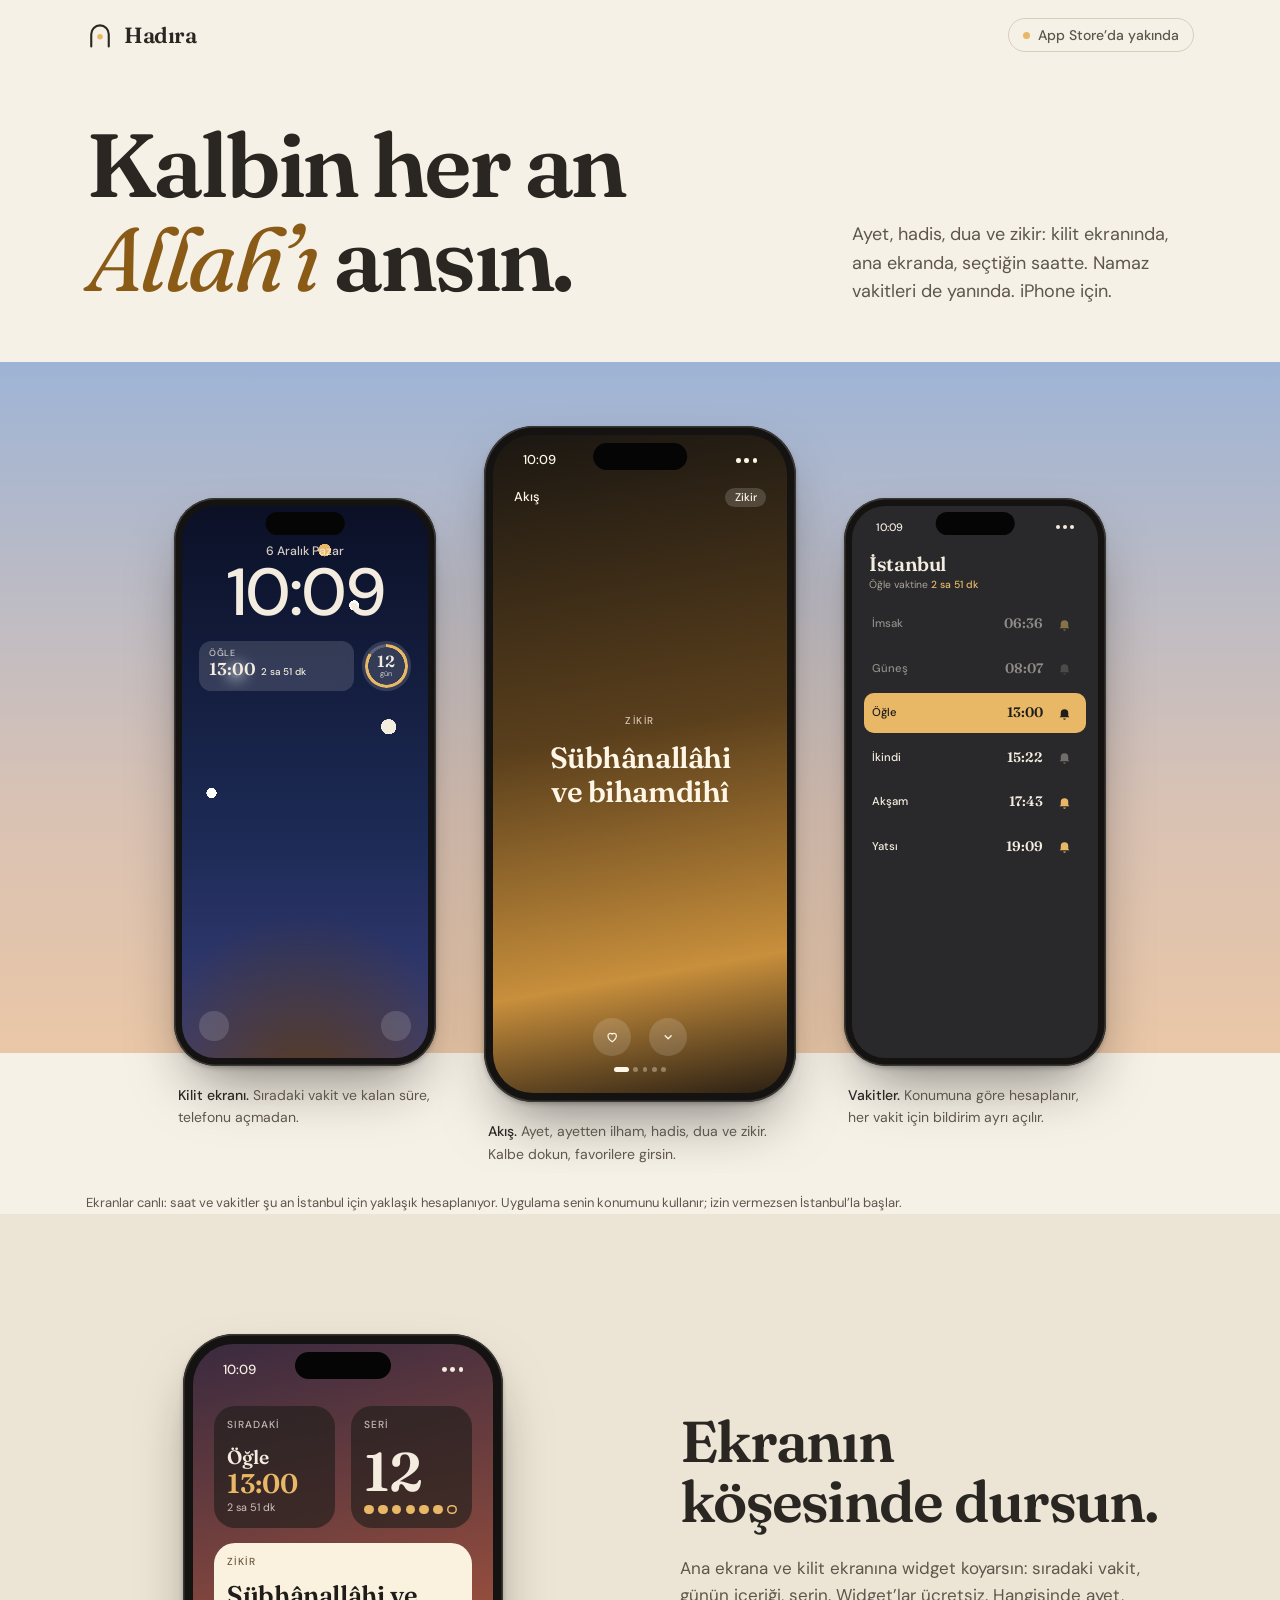
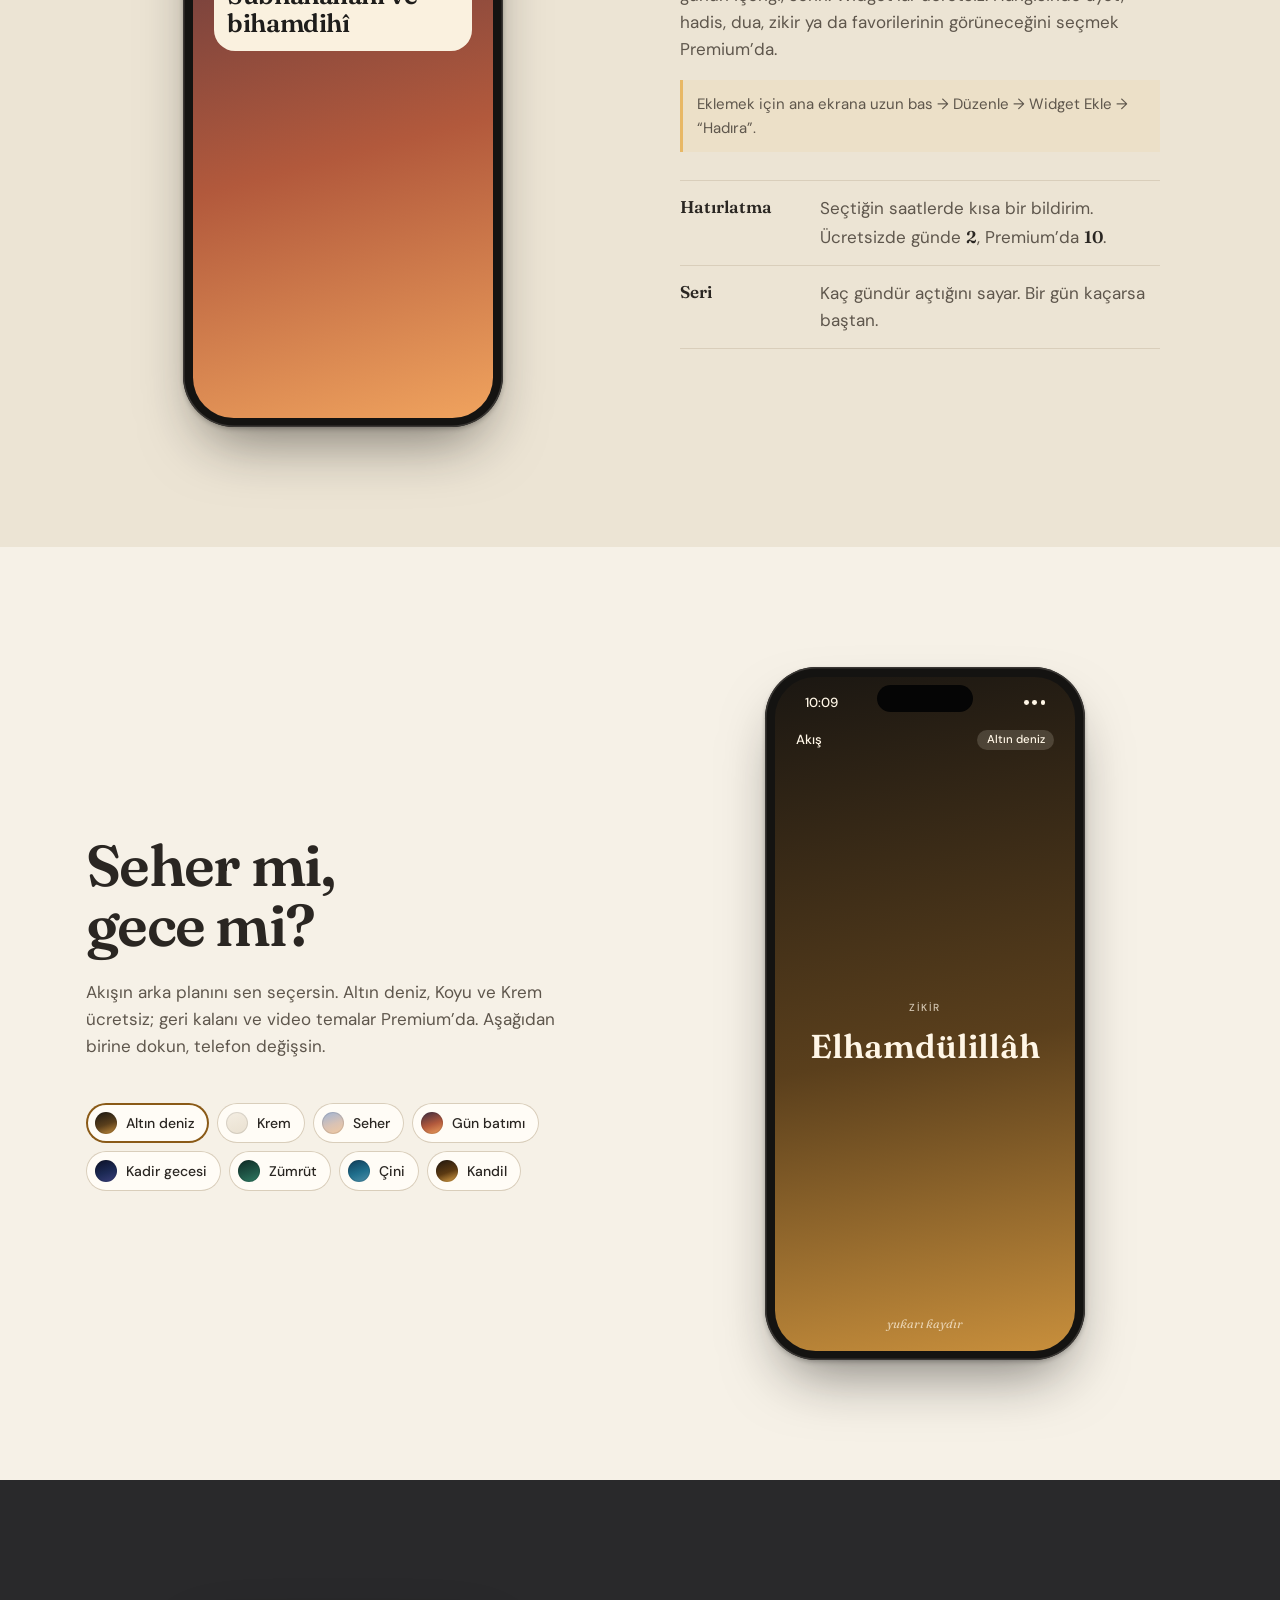
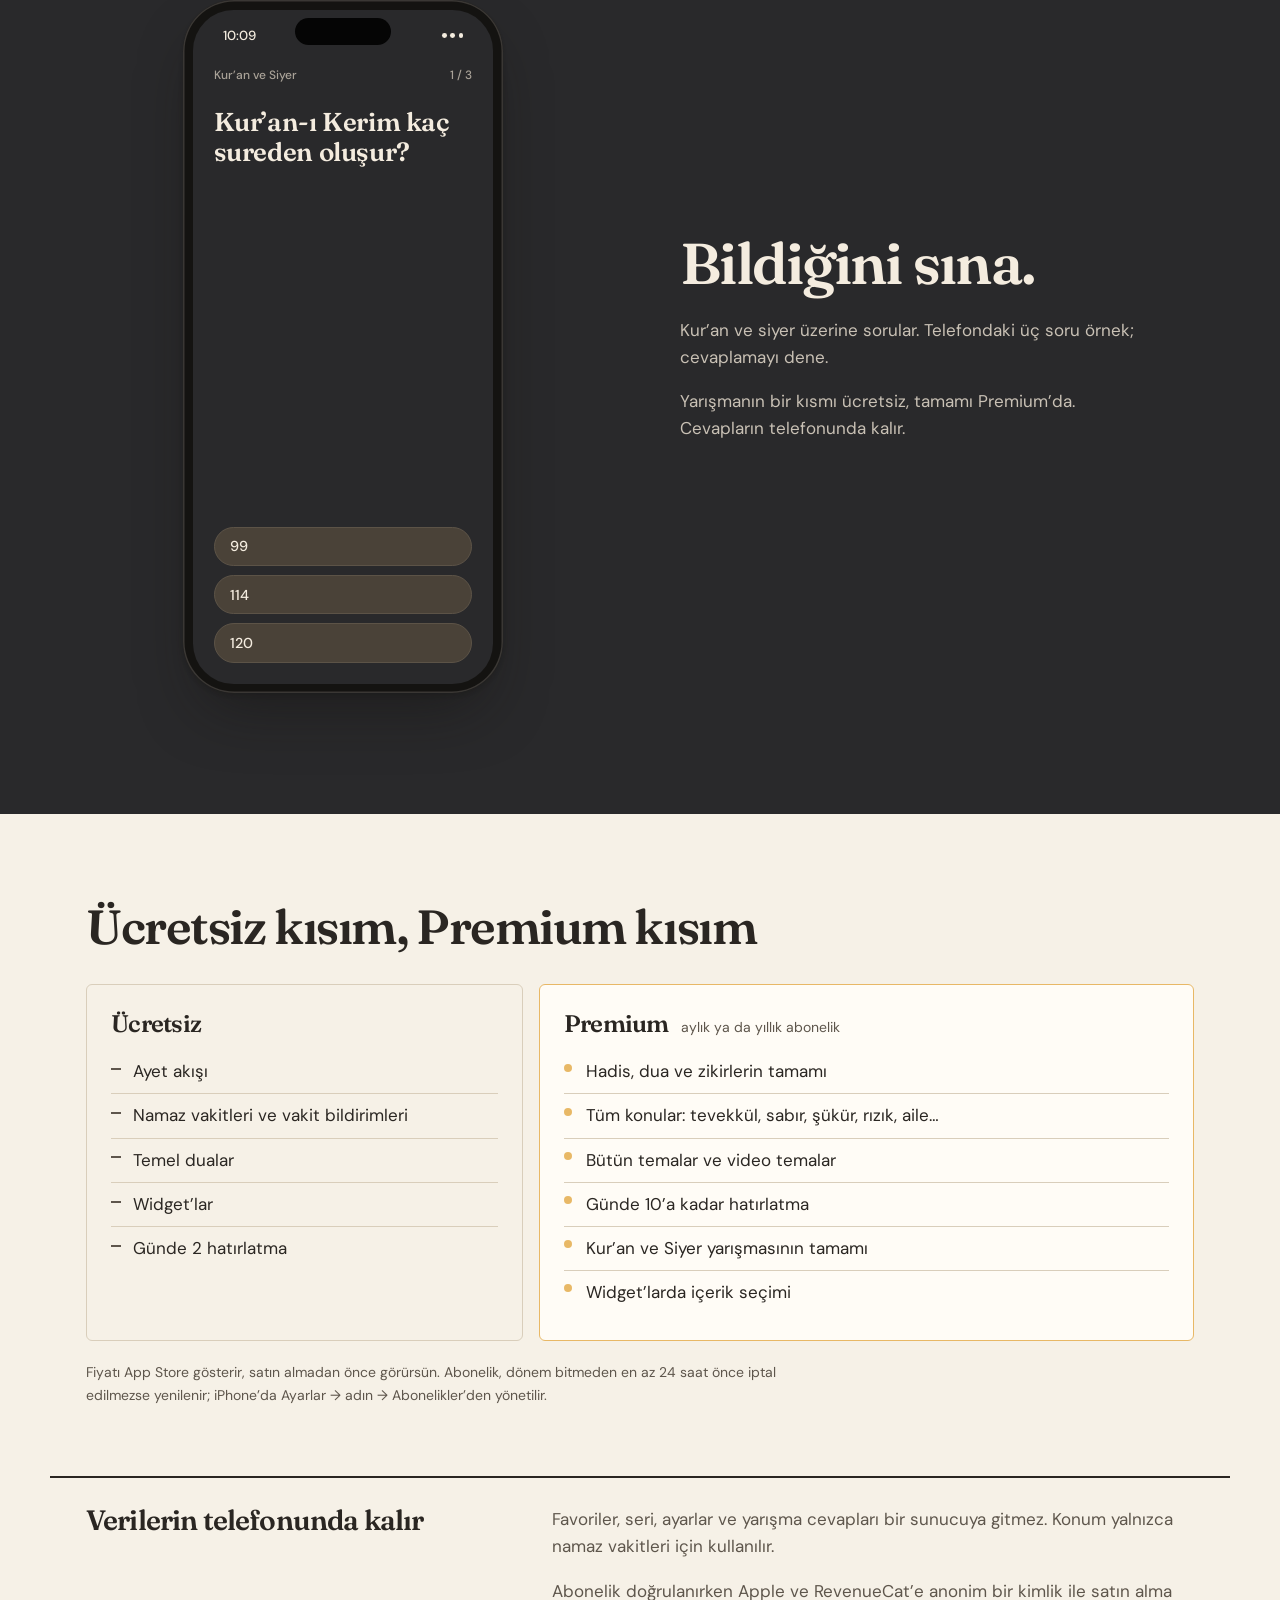
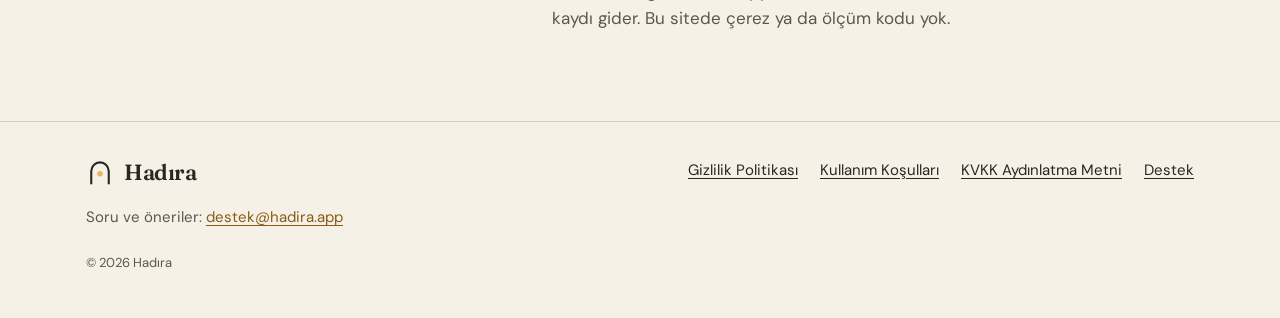
==== index.html @ c87ae630 "source repo import" ====
<!doctype html>
<html lang="tr">
<head>
  <meta charset="utf-8">
  <meta name="viewport" content="width=device-width, initial-scale=1">
  <title>Hadıra · Ayet, dua ve namaz vakitleri</title>
  <meta name="description" content="Hadıra; ayet, hadis, dua ve zikirleri ana ekrana, kilit ekranına ve gün içindeki hatırlatmalara taşıyan bir iPhone uygulaması. Namaz vakitleri ve vakit bildirimleri ücretsiz.">
  <meta name="color-scheme" content="light dark">
  <meta name="theme-color" content="#F6F1E7" media="(prefers-color-scheme: light)">
  <meta name="theme-color" content="#1E1D1B" media="(prefers-color-scheme: dark)">
  <link rel="canonical" href="https://hadira.app/">

  <meta property="og:type" content="website">
  <meta property="og:locale" content="tr_TR">
  <meta property="og:site_name" content="Hadıra">
  <meta property="og:title" content="Hadıra · Kalbin her an Allah’ı ansın">
  <meta property="og:description" content="Ayet, hadis, dua ve zikir akışı; ana ekran ve kilit ekranı widget’ları; namaz vakitleri ve vakit bildirimleri. iPhone için.">
  <meta property="og:url" content="https://hadira.app/">
  <meta property="og:image" content="https://hadira.app/assets/og.png">
  <meta property="og:image:width" content="1200">
  <meta property="og:image:height" content="630">
  <meta property="og:image:alt" content="Hadıra yazısı ve kemerli bir pencerede şafak gökyüzü">
  <meta name="twitter:card" content="summary_large_image">

  <link rel="icon" href="assets/favicon.svg" type="image/svg+xml">
  <link rel="icon" href="assets/favicon-32.png" sizes="32x32" type="image/png">
  <link rel="apple-touch-icon" href="assets/apple-touch-icon.png">
  <link rel="preload" href="assets/fonts/Fraunces_600SemiBold.woff" as="font" type="font/woff" crossorigin>
  <link rel="stylesheet" href="styles.css">
  <script src="app.js" defer></script>
</head>
<body>
  <a class="skip" href="#icerik">İçeriğe geç</a>

  <header class="site-header">
    <div class="wrap header-row">
      <a class="brand" href="./" aria-label="Hadıra ana sayfa">
        <svg class="brand-mark" viewBox="0 0 32 32" aria-hidden="true"><path d="M6 29V15a10 10 0 0 1 20 0v14" fill="none" stroke="currentColor" stroke-width="2.4" stroke-linecap="round"/><circle cx="16" cy="18" r="3.2" fill="var(--gold)"/></svg>
        <span>Hadıra</span>
      </a>
      <p class="store-soon" aria-label="App Store’da yakında. Uygulama henüz yayında değil.">
        <span class="dot" aria-hidden="true"></span>App Store’da yakında
      </p>
    </div>
  </header>

  <main id="icerik">
    <!-- HERO: üç canlı ekran -->
    <section class="hero" aria-labelledby="hero-baslik">
      <div class="wrap hero-top">
        <h1 id="hero-baslik">Kalbin her an <em>Allah’ı</em> ansın.</h1>
        <p class="lede">Ayet, hadis, dua ve zikir: kilit ekranında, ana ekranda, seçtiğin saatte. Namaz vakitleri de yanında. iPhone için.</p>
      </div>

      <div class="stage" data-stage>
        <div class="stage-track">
          <!-- 1. kilit ekranı -->
          <figure class="shot">
            <div class="phone">
              <div class="screen lock" aria-hidden="true">
                <div class="lock-date" data-date>Salı 10 Kasım</div>
                <div class="lock-clock" data-clock>16:15</div>
                <div class="lock-widgets">
                  <div class="lw-rect">
                    <span class="lw-k" data-next-name>Akşam</span>
                    <span class="lw-v"><b data-next-time>17:57</b> <span data-next-left>1 sa 42 dk</span></span>
                  </div>
                  <div class="lw-circle" style="--p: .85"><b>12</b><span>gün</span></div>
                </div>
                <div class="lock-bottom"><i></i><i></i></div>
              </div>
            </div>
            <figcaption><b>Kilit ekranı.</b> Sıradaki vakit ve kalan süre, telefonu açmadan.</figcaption>
          </figure>

          <!-- 2. akış (ortadaki, büyük) -->
          <figure class="shot shot-main">
            <div class="phone">
              <div class="screen feed theme-deniz" data-feed>
                <div class="status" aria-hidden="true"><span data-clock>16:15</span><span class="status-r"><i></i><i></i><i></i></span></div>
                <div class="feed-top" aria-hidden="true"><span>Akış</span><span class="pill" data-feed-cat>Zikir</span></div>
                <div class="feed-viewport">
                  <ol class="feed-list" data-feed-list>
                    <li><span class="cat">Zikir</span><p>Sübhânallâhi ve bihamdihî</p></li>
                    <li><span class="cat">Zikir</span><p>Elhamdülillâh</p></li>
                    <li><span class="cat">Zikir</span><p>Lâ ilâhe illallah</p></li>
                    <li><span class="cat">Zikir</span><p>Allâhu ekber</p></li>
                    <li><span class="cat">Zikir</span><p>Estağfirullah</p></li>
                  </ol>
                </div>
                <div class="feed-actions">
                  <button type="button" class="icon-btn" data-fav aria-pressed="false" aria-label="Favorilere ekle">
                    <svg viewBox="0 0 24 24" aria-hidden="true"><path d="M12 20s-7-4.4-7-10a4 4 0 0 1 7-2.6A4 4 0 0 1 19 10c0 5.6-7 10-7 10z"/></svg>
                  </button>
                  <button type="button" class="icon-btn" data-feed-next aria-label="Sonraki içerik">
                    <svg viewBox="0 0 24 24" aria-hidden="true"><path d="M7 10l5 5 5-5" fill="none" stroke="currentColor" stroke-width="2.2" stroke-linecap="round" stroke-linejoin="round"/></svg>
                  </button>
                </div>
                <div class="feed-dots" aria-hidden="true" data-feed-dots></div>
              </div>
            </div>
            <figcaption><b>Akış.</b> Ayet, ayetten ilham, hadis, dua ve zikir. Kalbe dokun, favorilere girsin.</figcaption>
          </figure>

          <!-- 3. vakitler -->
          <figure class="shot">
            <div class="phone">
              <div class="screen times" data-times>
                <div class="status" aria-hidden="true"><span data-clock>16:15</span><span class="status-r"><i></i><i></i><i></i></span></div>
                <div class="times-head">
                  <span class="times-city">İstanbul</span>
                  <span class="times-left"><span data-next-name>Akşam</span> vaktine <b data-next-left>1 sa 42 dk</b></span>
                </div>
                <ul class="times-list">
                  <li data-vakit="0"><span>İmsak</span><b>06:11</b><button type="button" class="bell" aria-pressed="true" aria-label="İmsak bildirimi"></button></li>
                  <li data-vakit="1"><span>Güneş</span><b>07:39</b><button type="button" class="bell" aria-pressed="false" aria-label="Güneş bildirimi"></button></li>
                  <li data-vakit="2"><span>Öğle</span><b>12:53</b><button type="button" class="bell" aria-pressed="true" aria-label="Öğle bildirimi"></button></li>
                  <li data-vakit="3"><span>İkindi</span><b>15:32</b><button type="button" class="bell" aria-pressed="false" aria-label="İkindi bildirimi"></button></li>
                  <li data-vakit="4" class="is-next"><span>Akşam</span><b>17:57</b><button type="button" class="bell" aria-pressed="true" aria-label="Akşam bildirimi"></button></li>
                  <li data-vakit="5"><span>Yatsı</span><b>19:19</b><button type="button" class="bell" aria-pressed="true" aria-label="Yatsı bildirimi"></button></li>
                </ul>
              </div>
            </div>
            <figcaption><b>Vakitler.</b> Konumuna göre hesaplanır, her vakit için bildirim ayrı açılır.</figcaption>
          </figure>
        </div>
      </div>
      <p class="wrap stage-note">Ekranlar canlı: saat ve vakitler şu an İstanbul için yaklaşık hesaplanıyor. Uygulama senin konumunu kullanır; izin vermezsen İstanbul’la başlar.</p>
    </section>

    <!-- WIDGET -->
    <section class="band band-widgets" aria-labelledby="widget-baslik">
      <div class="wrap split">
        <div class="phone phone-lg">
          <div class="screen home" role="img" aria-label="Ana ekranda üç widget: sıradaki vakit, 12 günlük seri ve bir zikir.">
            <div class="status" aria-hidden="true"><span data-clock>16:15</span><span class="status-r"><i></i><i></i><i></i></span></div>
            <div class="home-grid" aria-hidden="true">
              <div class="w w-vakit">
                <span class="w-k">Sıradaki</span>
                <span class="w-name" data-next-name>Akşam</span>
                <span class="w-time" data-next-time>17:57</span>
                <span class="w-left" data-next-left>1 sa 42 dk</span>
              </div>
              <div class="w w-seri">
                <span class="w-k">Seri</span>
                <span class="w-num">12</span>
                <span class="w-week"><i class="on"></i><i class="on"></i><i class="on"></i><i class="on"></i><i class="on"></i><i class="on"></i><i class="today"></i></span>
              </div>
              <div class="w w-zikir">
                <span class="w-k">Zikir</span>
                <span class="w-text">Sübhânallâhi ve bihamdihî</span>
              </div>
            </div>
          </div>
        </div>

        <div class="split-text">
          <h2 id="widget-baslik">Ekranın köşesinde dursun.</h2>
          <p>Ana ekrana ve kilit ekranına widget koyarsın: sıradaki vakit, günün içeriği, serin. Widget’lar ücretsiz. Hangisinde ayet, hadis, dua, zikir ya da favorilerinin görüneceğini seçmek Premium’da.</p>
          <p class="how">Eklemek için ana ekrana uzun bas → Düzenle → Widget Ekle → “Hadıra”.</p>
          <dl class="facts">
            <div><dt>Hatırlatma</dt><dd>Seçtiğin saatlerde kısa bir bildirim. Ücretsizde günde <b>2</b>, Premium’da <b>10</b>.</dd></div>
            <div><dt>Seri</dt><dd>Kaç gündür açtığını sayar. Bir gün kaçarsa baştan.</dd></div>
          </dl>
        </div>
      </div>
    </section>

    <!-- TEMALAR -->
    <section class="band band-themes" aria-labelledby="tema-baslik" data-themes>
      <div class="wrap split split-rev">
        <div class="split-text">
          <h2 id="tema-baslik">Seher mi, gece mi?</h2>
          <p>Akışın arka planını sen seçersin. Altın deniz, Koyu ve Krem ücretsiz; geri kalanı ve video temalar Premium’da. Aşağıdan birine dokun, telefon değişsin.</p>
        </div>
        <div class="phone phone-lg">
          <div class="screen feed themed" data-theme-screen aria-hidden="true" style="--a:#1B1712;--b:#5A3F1C;--c:#C88F3C;--t:#FFF6E6">
            <div class="status"><span data-clock>16:15</span><span class="status-r"><i></i><i></i><i></i></span></div>
            <div class="feed-top"><span>Akış</span><span class="pill" data-theme-name>Altın deniz</span></div>
            <div class="themed-body">
              <span class="cat">Zikir</span>
              <p>Elhamdülillâh</p>
            </div>
            <div class="themed-foot">yukarı kaydır</div>
          </div>
        </div>
        <div class="swatches" role="group" aria-label="Tema seç">
            <button type="button" data-theme="deniz" aria-pressed="true" style="--a:#1B1712;--b:#5A3F1C;--c:#C88F3C;--t:#FFF6E6">Altın deniz</button>
            <button type="button" data-theme="krem" aria-pressed="false" style="--a:#F4EEE3;--b:#EEE6D8;--c:#E9E0D0;--t:#2A2622">Krem</button>
            <button type="button" data-theme="seher" aria-pressed="false" style="--a:#9EB4D6;--b:#D9C2B4;--c:#F2C9A0;--t:#2A2622">Seher</button>
            <button type="button" data-theme="gunbatimi" aria-pressed="false" style="--a:#3A2A3F;--b:#B2593C;--c:#F0A35E;--t:#FFF6E6">Gün batımı</button>
            <button type="button" data-theme="gece" aria-pressed="false" style="--a:#0B1026;--b:#1C2A55;--c:#3B3F7A;--t:#F4ECDF">Kadir gecesi</button>
            <button type="button" data-theme="zumrut" aria-pressed="false" style="--a:#0E2A24;--b:#1F5546;--c:#2F7A62;--t:#F4ECDF">Zümrüt</button>
            <button type="button" data-theme="cini" aria-pressed="false" style="--a:#0F3B57;--b:#1F6E8C;--c:#4E8FA8;--t:#FFFFFF">Çini</button>
            <button type="button" data-theme="kandil" aria-pressed="false" style="--a:#20160E;--b:#5C3A12;--c:#E2A84B;--t:#FFF6E6">Kandil</button>
        </div>
      </div>
    </section>

    <!-- YARIŞMA -->
    <section class="band band-quiz" aria-labelledby="quiz-baslik">
      <div class="wrap split">
        <div class="phone phone-lg">
          <div class="screen quiz" data-quiz>
            <div class="status" aria-hidden="true"><span data-clock>16:15</span><span class="status-r"><i></i><i></i><i></i></span></div>
            <div class="quiz-top"><span>Kur’an ve Siyer</span><span class="quiz-count" data-quiz-count>1 / 3</span></div>
            <p class="quiz-q" data-quiz-q aria-live="polite">Kur’an-ı Kerim kaç sureden oluşur?</p>
            <div class="quiz-opts" data-quiz-opts>
              <button type="button">99</button>
              <button type="button">114</button>
              <button type="button">120</button>
            </div>
            <button type="button" class="quiz-next" data-quiz-next hidden>Sonraki soru</button>
          </div>
        </div>
        <div class="split-text">
          <h2 id="quiz-baslik">Bildiğini sına.</h2>
          <p>Kur’an ve siyer üzerine sorular. Telefondaki üç soru örnek; cevaplamayı dene.</p>
          <p>Yarışmanın bir kısmı ücretsiz, tamamı Premium’da. Cevapların telefonunda kalır.</p>
        </div>
      </div>
    </section>

    <!-- UCRETSIZ / PREMIUM -->
    <section id="premium" class="plans-section" aria-labelledby="premium-baslik">
      <div class="wrap">
        <h2 id="premium-baslik">Ücretsiz kısım, Premium kısım</h2>
        <div class="plans">
          <div class="plan">
            <h3>Ücretsiz</h3>
            <ul>
              <li>Ayet akışı</li>
              <li>Namaz vakitleri ve vakit bildirimleri</li>
              <li>Temel dualar</li>
              <li>Widget’lar</li>
              <li>Günde 2 hatırlatma</li>
            </ul>
          </div>
          <div class="plan plan-premium">
            <h3>Premium <span>aylık ya da yıllık abonelik</span></h3>
            <ul>
              <li>Hadis, dua ve zikirlerin tamamı</li>
              <li>Tüm konular: tevekkül, sabır, şükür, rızık, aile…</li>
              <li>Bütün temalar ve video temalar</li>
              <li>Günde 10’a kadar hatırlatma</li>
              <li>Kur’an ve Siyer yarışmasının tamamı</li>
              <li>Widget’larda içerik seçimi</li>
            </ul>
          </div>
        </div>
        <p class="fine">Fiyatı App Store gösterir, satın almadan önce görürsün. Abonelik, dönem bitmeden en az 24 saat önce iptal edilmezse yenilenir; iPhone’da Ayarlar → adın → Abonelikler’den yönetilir.</p>
      </div>
    </section>

    <section class="veri" aria-labelledby="veri-baslik">
      <div class="wrap veri-row">
        <h2 id="veri-baslik">Verilerin telefonunda kalır</h2>
        <div>
          <p>Favoriler, seri, ayarlar ve yarışma cevapları bir sunucuya gitmez. Konum yalnızca namaz vakitleri için kullanılır.</p>
          <p>Abonelik doğrulanırken Apple ve RevenueCat’e anonim bir kimlik ile satın alma kaydı gider. Bu sitede çerez ya da ölçüm kodu yok.</p>
        </div>
      </div>
    </section>
  </main>

  <footer class="site-footer">
    <div class="wrap footer-grid">
      <div>
        <a class="brand" href="./">
          <svg class="brand-mark" viewBox="0 0 32 32" aria-hidden="true"><path d="M6 29V15a10 10 0 0 1 20 0v14" fill="none" stroke="currentColor" stroke-width="2.4" stroke-linecap="round"/><circle cx="16" cy="18" r="3.2" fill="var(--gold)"/></svg>
          <span>Hadıra</span>
        </a>
        <p class="footer-mail">Soru ve öneriler: <a href="mailto:destek@hadira.app">destek@hadira.app</a></p>
      </div>
      <nav aria-label="Yasal ve destek">
        <ul class="footer-links">
          <li><a href="gizlilik.html">Gizlilik Politikası</a></li>
          <li><a href="kullanim-kosullari.html">Kullanım Koşulları</a></li>
          <li><a href="kvkk.html">KVKK Aydınlatma Metni</a></li>
          <li><a href="destek.html">Destek</a></li>
        </ul>
      </nav>
      <p class="copy">© 2026 Hadıra</p>
    </div>
  </footer>
</body>
</html>
---- styles.css ----
/* Hadıra landing. Colours and type follow the app (tailwind.config.js, src/lib/tokens.ts,
   src/data/themes.ts): Fraunces + DM Sans, warm charcoal and gold. Light mode borrows the
   app's "Krem" theme. Fonts are self-hosted subsets (OFL, see assets/fonts).
   Phone screens use container queries: everything inside .phone is sized in cqw. */

@font-face { font-family: "Fraunces"; src: url("assets/fonts/Fraunces_600SemiBold.woff") format("woff"); font-weight: 600; font-style: normal; font-display: swap; }
@font-face { font-family: "Fraunces"; src: url("assets/fonts/Fraunces_400Regular_Italic.woff") format("woff"); font-weight: 400; font-style: italic; font-display: swap; }
@font-face { font-family: "DM Sans"; src: url("assets/fonts/DMSans_400Regular.woff") format("woff"); font-weight: 400; font-style: normal; font-display: swap; }
@font-face { font-family: "DM Sans"; src: url("assets/fonts/DMSans_500Medium.woff") format("woff"); font-weight: 500; font-style: normal; font-display: swap; }

:root {
  --paper: #F6F1E7;
  --paper-2: #ECE4D4;
  --card: #FFFCF6;
  --ink: #2A2622;
  --ink-2: #5E564C;
  --line: #D9CEBB;
  --gold: #E8B866;
  --gold-text: #8A5A17;
  --app-bg: #29292B;      /* the app's own ground */
  --app-fg: #F4ECDF;
  --app-muted: #A9A298;
  --app-option: #4A4238;
  --app-option-b: #5C5347;
  --stage-a: #9EB4D6; --stage-b: #D9C2B4; --stage-c: #F2C9A0;   /* "Seher" */
  --dark-band: #29292B;
  --dark-band-fg: #F4ECDF;
  --shadow-phone: 0 2px 4px rgb(20 18 16 / .25), 0 30px 60px -20px rgb(20 18 16 / .55);
  --serif: "Fraunces", "Iowan Old Style", Georgia, serif;
  --sans: "DM Sans", system-ui, -apple-system, "Segoe UI", sans-serif;
  color-scheme: light;
}
@media (prefers-color-scheme: dark) {
  :root {
    --paper: #1E1D1B;
    --paper-2: #262523;
    --card: #2F2E2C;
    --ink: #F4ECDF;
    --ink-2: #B3ACA2;
    --line: #45423E;
    --gold-text: #E8B866;
    --stage-a: #0B1026; --stage-b: #1C2A55; --stage-c: #5C3A12;   /* gece → kandil */
    --dark-band: #2B2A28;
    color-scheme: dark;
  }
}

*, *::before, *::after { box-sizing: border-box; }
html { -webkit-text-size-adjust: 100%; }
body {
  margin: 0; background: var(--paper); color: var(--ink);
  font: 400 1.0625rem/1.6 var(--sans);
  overflow-x: hidden;
}
svg { display: block; }
h1, h2, h3 { font-family: var(--serif); font-weight: 600; line-height: 1.05; letter-spacing: -0.03em; margin: 0; text-wrap: balance; }
p { margin: 0 0 1em; }
a { color: var(--gold-text); text-underline-offset: 3px; }
button { font: inherit; color: inherit; }
:focus-visible { outline: 3px solid var(--gold); outline-offset: 3px; border-radius: 4px; }

.wrap { width: 100%; max-width: 1180px; margin: 0 auto; padding: 0 20px; }
@media (min-width: 720px) { .wrap { padding: 0 36px; } }
.skip { position: absolute; left: 12px; top: -48px; background: var(--ink); color: var(--paper); padding: 8px 14px; z-index: 10; border-radius: 4px; }
.skip:focus { top: 12px; }

/* ---------- header ---------- */
.site-header { padding: 18px 0; }
.header-row { display: flex; align-items: center; justify-content: space-between; gap: 16px; }
.brand { display: inline-flex; align-items: center; gap: 10px; color: var(--ink); text-decoration: none; font: 600 1.375rem/1 var(--serif); letter-spacing: -0.02em; }
.brand-mark { width: 28px; height: 28px; }
.store-soon { margin: 0; display: inline-flex; align-items: center; gap: 8px; font: 500 .875rem/1 var(--sans); color: var(--ink-2); padding: 9px 14px; border: 1px solid var(--line); border-radius: 999px; cursor: default; }
.store-soon .dot { width: 7px; height: 7px; border-radius: 50%; background: var(--gold); }

/* ---------- hero ---------- */
.hero-top { display: grid; gap: 18px; padding-top: 28px; padding-bottom: 40px; }
@media (min-width: 900px) { .hero-top { grid-template-columns: 1.35fr .65fr; align-items: end; gap: 56px; padding-top: 48px; padding-bottom: 56px; } }
.hero h1 { font-size: clamp(2.7rem, 8vw, 5.6rem); letter-spacing: -0.04em; }
.hero h1 em { font-style: italic; font-weight: 400; color: var(--gold-text); }
.lede { font-size: 1.125rem; color: var(--ink-2); max-width: 34ch; margin: 0; }

/* the stage: a band of sky with three phones standing in it */
.stage {
  position: relative;
  background: linear-gradient(180deg, var(--stage-a) 0%, var(--stage-b) 55%, var(--stage-c) 100%);
  padding: 48px 0 0;
  overflow: hidden;
}
.stage::after { /* floor the phones stand on */
  content: ""; position: absolute; left: 0; right: 0; bottom: 0; height: 64px; background: var(--paper);
}
.stage-track {
  position: relative; z-index: 1;
  display: flex; align-items: flex-start; gap: 20px;
  overflow-x: auto; scroll-snap-type: x mandatory; scrollbar-width: none;
  padding: 0 calc(50vw - 120px) 0;
}
.stage-track::-webkit-scrollbar { display: none; }
.shot { margin: 0; flex: 0 0 240px; scroll-snap-align: center; }
.shot .phone { --w: 240px; }
.shot figcaption { margin-top: 18px; font-size: .875rem; color: var(--ink-2); padding: 0 4px 8px; position: relative; z-index: 1; }
.shot figcaption b { color: var(--ink); font-weight: 500; }
@media (min-width: 900px) {
  .stage { padding-top: 64px; }
  .stage::after { height: 120px; }
  .stage-track { justify-content: center; overflow: visible; padding: 0 36px; gap: 48px; }
  .shot { flex-basis: 262px; }
  .shot .phone { --w: 262px; }
  .shot:not(.shot-main) { margin-top: 72px; }
  .shot-main { flex-basis: 312px; }
  .shot-main .phone { --w: 312px; }
}
.stage-note { font-size: .8125rem; color: var(--ink-2); margin-top: 20px; margin-bottom: 0; }

/* ---------- phone frame ---------- */
.phone {
  --w: 280px;
  width: var(--w); max-width: 100%; aspect-ratio: 9 / 19.5;
  background: #141311; border-radius: calc(var(--w) * .16); padding: calc(var(--w) * .03);
  box-shadow: var(--shadow-phone), inset 0 0 0 1.5px #3A3734;
  position: relative; container-type: inline-size;
  will-change: transform;
}
.phone::before { /* island */
  content: ""; position: absolute; z-index: 3; top: calc(var(--w) * .055); left: 50%; transform: translateX(-50%);
  width: 30%; height: calc(var(--w) * .085); background: #050505; border-radius: 999px;
}
.screen {
  height: 100%; border-radius: 13.5cqw; overflow: hidden; position: relative;
  padding: 5cqw 7cqw 7cqw; display: flex; flex-direction: column;
  font-size: 5cqw; line-height: 1.3;
}
.status { display: flex; justify-content: space-between; align-items: center; font: 500 4.4cqw/1 var(--sans); padding: 1.4cqw 3cqw 0; }
.status-r { display: flex; gap: 1.2cqw; }
.status-r i { width: 1.6cqw; height: 1.6cqw; border-radius: 50%; background: currentColor; }
.pill { padding: 1.4cqw 3.2cqw; border-radius: 999px; background: rgb(255 255 255 / .16); font: 500 3.8cqw/1 var(--sans); }
.cat { font: 500 3.4cqw/1 var(--sans); letter-spacing: .16em; text-transform: uppercase; opacity: .75; }

/* lock screen */
.lock {
  color: #F4ECDF; align-items: center; padding-top: 16cqw;
  background:
    radial-gradient(.5cqw .5cqw at 22% 30%, #fff 98%, transparent),
    radial-gradient(.4cqw .4cqw at 70% 18%, #fff 98%, transparent),
    radial-gradient(.6cqw .6cqw at 84% 40%, #F4ECDF 98%, transparent),
    radial-gradient(.4cqw .4cqw at 12% 52%, #fff 98%, transparent),
    radial-gradient(.5cqw .5cqw at 58% 8%, #E8B866 98%, transparent),
    radial-gradient(120% 60% at 50% 110%, #5C3A12 0%, transparent 60%),
    linear-gradient(180deg, #0B1026 0%, #1C2A55 60%, #3B3F7A 100%);
}
.lock-date { font: 500 5cqw/1 var(--sans); opacity: .85; }
.lock-clock { font: 500 27cqw/1 var(--sans); letter-spacing: -0.04em; margin-top: 1cqw; font-variant-numeric: tabular-nums; }
.lock-widgets { display: flex; gap: 3cqw; margin-top: 6cqw; width: 100%; }
.lw-rect, .lw-circle { background: rgb(255 255 255 / .14); -webkit-backdrop-filter: blur(8px); backdrop-filter: blur(8px); }
.lw-rect { flex: 1; border-radius: 5cqw; padding: 3cqw 4cqw; display: flex; flex-direction: column; gap: 1cqw; }
.lw-k { font: 500 3.6cqw/1 var(--sans); opacity: .8; text-transform: uppercase; letter-spacing: .08em; }
.lw-v { font: 500 4cqw/1.1 var(--sans); }
.lw-v b { font: 600 7cqw/1 var(--serif); margin-right: 1cqw; }
.lw-circle {
  width: 20cqw; height: 20cqw; border-radius: 50%; flex: none;
  display: grid; place-content: center; text-align: center; position: relative;
}
.lw-circle::before {
  content: ""; position: absolute; inset: 1.2cqw; border-radius: 50%;
  background: conic-gradient(#E8B866 calc(var(--p) * 360deg), rgb(255 255 255 / .2) 0);
  -webkit-mask: radial-gradient(farthest-side, transparent calc(100% - 1.4cqw), #000 calc(100% - 1.2cqw));
          mask: radial-gradient(farthest-side, transparent calc(100% - 1.4cqw), #000 calc(100% - 1.2cqw));
}
.lw-circle b { font: 600 6.5cqw/1 var(--serif); }
.lw-circle span { font-size: 3cqw; opacity: .8; }
.lock-bottom { margin-top: auto; width: 100%; display: flex; justify-content: space-between; }
.lock-bottom i { width: 12cqw; height: 12cqw; border-radius: 50%; background: rgb(255 255 255 / .14); }

/* feed */
.feed { color: #FFF6E6; }
.theme-deniz { background: linear-gradient(170deg, #1B1712 0%, #5A3F1C 45%, #C88F3C 80%, #2A1F13 100%); }
.feed-top { display: flex; justify-content: space-between; align-items: center; margin-top: 7cqw; font: 500 4.4cqw/1 var(--sans); }
.feed-viewport { flex: 1; overflow: hidden; position: relative; margin: 4cqw 0; }
.feed-list { list-style: none; margin: 0; padding: 0; height: 100%; transition: transform .7s cubic-bezier(.6, .05, .25, 1); }
.feed-list li { height: 100%; display: flex; flex-direction: column; align-items: center; justify-content: center; text-align: center; gap: 5cqw; }
.feed-list p { margin: 0; font: 600 10cqw/1.15 var(--serif); letter-spacing: -0.015em; max-width: 80%; text-wrap: balance; }
.feed-actions { display: flex; justify-content: center; gap: 6cqw; }
.icon-btn {
  width: 13cqw; height: 13cqw; min-width: 36px; min-height: 36px; border-radius: 50%;
  border: 0; background: rgb(255 255 255 / .14); display: grid; place-items: center; cursor: pointer;
  transition: transform .2s, background .2s;
}
.icon-btn svg { width: 55%; height: 55%; }
.icon-btn[data-fav] svg path { fill: none; stroke: currentColor; stroke-width: 2; }
.icon-btn[data-fav][aria-pressed="true"] { background: rgb(232 184 102 / .25); }
.icon-btn[data-fav][aria-pressed="true"] svg path { fill: #E8B866; stroke: #E8B866; }
.icon-btn:hover { background: rgb(255 255 255 / .24); }
.icon-btn:active { transform: scale(.92); }
.feed-dots { display: flex; justify-content: center; gap: 1.6cqw; margin-top: 4cqw; }
.feed-dots i { width: 1.6cqw; height: 1.6cqw; border-radius: 999px; background: rgb(255 246 230 / .35); transition: width .3s, background .3s; }
.feed-dots i.on { width: 5cqw; background: #FFF6E6; }

/* prayer times */
.times { background: var(--app-bg); color: var(--app-fg); }
.times-head { margin-top: 9cqw; display: flex; flex-direction: column; gap: 1.5cqw; }
.times-city { font: 600 8cqw/1 var(--serif); letter-spacing: -0.02em; }
.times-left { font-size: 4.2cqw; color: var(--app-muted); }
.times-left b { color: var(--gold); font-weight: 500; }
.times-list { list-style: none; margin: 5cqw -2cqw 0; padding: 0; display: flex; flex-direction: column; gap: 1.5cqw; }
.times-list li {
  display: grid; grid-template-columns: 1fr auto auto; align-items: center; gap: 3cqw;
  padding: 2.6cqw 3cqw; border-radius: 4cqw; transition: background .4s;
}
.times-list li span { font: 500 4.6cqw/1 var(--sans); }
.times-list li b { font: 600 5.6cqw/1 var(--serif); font-variant-numeric: tabular-nums lining-nums; }
.times-list li.is-past { opacity: .5; }
.times-list li.is-next { background: var(--gold); color: #1E1D1B; }
.bell {
  width: 9cqw; height: 9cqw; min-width: 28px; min-height: 28px; border: 0; padding: 0; cursor: pointer; border-radius: 50%;
  background: transparent; position: relative;
}
.bell::before {
  content: ""; position: absolute; inset: 22%; background: currentColor; opacity: .35;
  -webkit-mask: url("data:image/svg+xml,%3Csvg xmlns='http://www.w3.org/2000/svg' viewBox='0 0 24 24'%3E%3Cpath d='M6 16V11a6 6 0 1 1 12 0v5l2 2H4zM10 20a2 2 0 0 0 4 0z'/%3E%3C/svg%3E") center / contain no-repeat;
          mask: url("data:image/svg+xml,%3Csvg xmlns='http://www.w3.org/2000/svg' viewBox='0 0 24 24'%3E%3Cpath d='M6 16V11a6 6 0 1 1 12 0v5l2 2H4zM10 20a2 2 0 0 0 4 0z'/%3E%3C/svg%3E") center / contain no-repeat;
  transition: opacity .2s, transform .2s;
}
.bell[aria-pressed="true"]::before { opacity: 1; }
.times-list li:not(.is-next) .bell[aria-pressed="true"]::before { background: var(--gold); }
.bell:hover::before { transform: scale(1.12); }

/* home screen with widgets */
.home {
  color: #F4ECDF;
  background: linear-gradient(165deg, #3A2A3F 0%, #B2593C 60%, #F0A35E 100%);   /* "Gün batımı" */
}
.home-grid { margin-top: 10cqw; display: grid; grid-template-columns: 1fr 1fr; gap: 5cqw; }
.w { border-radius: 7cqw; padding: 4.5cqw; aspect-ratio: 1; display: flex; flex-direction: column; background: rgb(30 29 27 / .62); -webkit-backdrop-filter: blur(10px); backdrop-filter: blur(10px); }
.w-k { font: 500 3.4cqw/1 var(--sans); letter-spacing: .1em; text-transform: uppercase; opacity: .75; }
.w-name { font: 600 6.4cqw/1 var(--serif); margin-top: auto; }
.w-time { font: 600 9cqw/1 var(--serif); color: #E8B866; margin-top: 1cqw; font-variant-numeric: tabular-nums lining-nums; }
.w-left { font-size: 3.6cqw; opacity: .8; margin-top: 1cqw; }
.w-num { font: 600 18cqw/1 var(--serif); margin-top: auto; }
.w-week { display: flex; gap: 1.4cqw; margin-top: 2cqw; }
.w-week i { width: 3.2cqw; height: 3.2cqw; border-radius: 50%; background: #E8B866; }
.w-week i.today { background: transparent; box-shadow: inset 0 0 0 .5cqw #E8B866; animation: pulse 2.4s ease-in-out infinite; }
.w-zikir { grid-column: 1 / -1; aspect-ratio: auto; min-height: 36cqw; background: #FAF1DF; color: #1E1D1B; justify-content: space-between; }
.w-zikir .w-k { color: #6B5A3E; opacity: 1; }
.w-text { font: 600 8.5cqw/1.12 var(--serif); letter-spacing: -0.015em; }
@keyframes pulse { 50% { box-shadow: inset 0 0 0 1.6cqw #E8B866; } }

/* themed feed */
.themed { background: linear-gradient(170deg, var(--a) 0%, var(--b) 55%, var(--c) 100%); color: var(--t); transition: color .5s; }
.themed::before { content: ""; position: absolute; inset: 0; background: inherit; opacity: 0; }
.themed > * { position: relative; }
.themed-body { margin: auto 0; text-align: center; display: flex; flex-direction: column; gap: 5cqw; align-items: center; }
.themed-body p { margin: 0; font: 600 11cqw/1.1 var(--serif); }
.themed-foot { text-align: center; font: italic 400 4cqw/1 var(--serif); opacity: .7; }
.themed .pill { background: color-mix(in srgb, var(--t) 16%, transparent); }

/* quiz */
.quiz { background: var(--app-bg); color: var(--app-fg); }
.quiz-top { margin-top: 9cqw; display: flex; justify-content: space-between; font: 500 4cqw/1 var(--sans); color: var(--app-muted); }
.quiz-q { font: 600 8.6cqw/1.15 var(--serif); letter-spacing: -0.015em; margin: 9cqw 0 auto; min-height: 30cqw; }
.quiz-opts { display: flex; flex-direction: column; gap: 3cqw; margin-top: 6cqw; }
.quiz-opts button {
  border: 1.5px solid var(--app-option-b); background: var(--app-option); color: var(--app-fg);
  border-radius: 999px; padding: 3.8cqw 5cqw; text-align: left; cursor: pointer;
  font: 500 4.8cqw/1 var(--sans); display: flex; justify-content: space-between; align-items: center;
  transition: background .25s, border-color .25s, transform .15s;
}
.quiz-opts button:hover:not(:disabled) { border-color: var(--gold); }
.quiz-opts button:active:not(:disabled) { transform: scale(.98); }
.quiz-opts button:disabled { cursor: default; }
.quiz-opts button.right { background: #5BA36A; border-color: #5BA36A; color: #0F1F12; }
.quiz-opts button.wrong { background: transparent; border-color: #C9695A; color: #F0B4A8; }
.quiz-opts button.right::after { content: "✓"; }
.quiz-next {
  margin-top: 4cqw; border: 0; border-radius: 999px; padding: 3.8cqw; cursor: pointer;
  background: linear-gradient(180deg, #F6D594, #D99F4F); color: #1E1D1B; font: 500 4.6cqw/1 var(--sans);
}

/* ---------- bands ---------- */
.band { padding: 80px 0; }
@media (min-width: 900px) { .band { padding: 120px 0; } }
.band-widgets { background: var(--paper-2); }
.band-quiz { background: var(--dark-band); color: var(--dark-band-fg); }
.band-quiz .split-text p { color: #C9C1B5; }
.split { display: grid; gap: 48px; justify-items: center; align-items: center; }
.split .phone-lg { --w: min(300px, 78vw); }
.split-text { max-width: 480px; justify-self: start; }
@media (min-width: 900px) {
  .split { grid-template-columns: 1fr 1fr; gap: 80px; }
  .split .phone-lg { --w: 320px; }
  .split-rev .split-text { order: -1; }
}
.split-text h2 { font-size: clamp(2.2rem, 5vw, 3.6rem); margin-bottom: 22px; }
.split-text p { color: var(--ink-2); }
.how { font-size: .9375rem; padding: 12px 14px; border-left: 3px solid var(--gold); background: color-mix(in srgb, var(--gold) 10%, transparent); }
.facts { margin: 28px 0 0; border-top: 1px solid var(--line); }
.facts div { padding: 14px 0; border-bottom: 1px solid var(--line); display: grid; gap: 2px; }
@media (min-width: 600px) { .facts div { grid-template-columns: 120px 1fr; gap: 20px; } }
.facts dt { font: 600 1.0625rem/1.4 var(--serif); }
.facts dd { margin: 0; color: var(--ink-2); }
.facts b { font-family: var(--serif); color: var(--ink); }

.swatches { display: flex; flex-wrap: wrap; gap: 8px; justify-content: center; max-width: 480px; }
.band-themes .split { gap: 32px; }
.band-themes .phone-lg { --w: min(260px, 64vw); }
@media (min-width: 900px) {
  .band-themes .split { grid-template-columns: 1fr 1fr; grid-template-areas: "text phone" "sw phone"; row-gap: 26px; align-items: start; }
  .band-themes .split-text { grid-area: text; align-self: end; }
  .band-themes .phone-lg { --w: 320px; grid-area: phone; align-self: center; }
  .band-themes .swatches { grid-area: sw; justify-content: flex-start; justify-self: start; }
}
.swatches button {
  border: 0; cursor: pointer; padding: 9px 14px 9px 9px; border-radius: 999px;
  display: inline-flex; align-items: center; gap: 9px;
  background: var(--card); color: var(--ink); font: 500 .875rem/1 var(--sans);
  box-shadow: inset 0 0 0 1px var(--line);
  transition: box-shadow .2s, transform .15s;
}
.swatches button::before { content: ""; width: 22px; height: 22px; border-radius: 50%; background: linear-gradient(160deg, var(--a), var(--b) 55%, var(--c)); box-shadow: inset 0 0 0 1px rgb(0 0 0 / .1); }
.swatches button:hover { box-shadow: inset 0 0 0 1.5px var(--ink-2); }
.swatches button[aria-pressed="true"] { box-shadow: inset 0 0 0 2px var(--gold-text); }
.swatches button:active { transform: scale(.96); }

/* ---------- plans ---------- */
.plans-section { padding: 88px 0 56px; }
.plans-section h2 { font-size: clamp(2rem, 4.5vw, 3rem); margin-bottom: 32px; }
.plans { display: grid; gap: 16px; margin-bottom: 20px; }
@media (min-width: 820px) { .plans { grid-template-columns: .8fr 1.2fr; } }
.plan { padding: 26px 24px; border: 1px solid var(--line); border-radius: 6px; }
.plan h3 { font-size: 1.5rem; margin-bottom: 14px; display: flex; flex-wrap: wrap; align-items: baseline; gap: 4px 12px; }
.plan h3 span { font: 400 .875rem/1.3 var(--sans); color: var(--ink-2); letter-spacing: 0; }
.plan ul { list-style: none; margin: 0; padding: 0; }
.plan li { padding: 8px 0 8px 22px; position: relative; border-top: 1px solid var(--line); }
.plan li:first-child { border-top: 0; }
.plan li::before { content: ""; position: absolute; left: 0; top: 1.05em; width: 10px; height: 2px; background: var(--ink-2); }
.plan-premium { background: var(--card); border-color: var(--gold); }
.plan-premium li::before { background: var(--gold); width: 8px; height: 8px; border-radius: 50%; top: .78em; }
.fine { font-size: .875rem; color: var(--ink-2); max-width: 70ch; }

.veri { padding: 0 0 72px; }
.veri-row { display: grid; gap: 12px; border-top: 2px solid var(--ink); padding-top: 28px; }
@media (min-width: 820px) { .veri-row { grid-template-columns: 1fr 1.6fr; gap: 64px; } }
.veri h2 { font-size: 1.75rem; }
.veri p { color: var(--ink-2); max-width: 60ch; }

/* ---------- footer ---------- */
.site-footer { border-top: 1px solid var(--line); padding: 36px 0 44px; font-size: .9375rem; }
.footer-grid { display: grid; gap: 24px; }
@media (min-width: 820px) { .footer-grid { grid-template-columns: 1fr auto; } }
.footer-mail { margin: 12px 0 0; color: var(--ink-2); }
.footer-links { list-style: none; margin: 0; padding: 0; display: flex; flex-wrap: wrap; gap: 10px 22px; }
.footer-links a { color: var(--ink); }
.copy { margin: 0; color: var(--ink-2); font-size: .8125rem; grid-column: 1 / -1; }

/* ---------- motion ---------- */
@media (prefers-reduced-motion: no-preference) {
  .js .shot { opacity: 0; transform: translateY(40px); transition: opacity .9s ease, transform 1s cubic-bezier(.2, .7, .2, 1); }
  .js .shot.in { opacity: 1; transform: none; }
  .js .shot:nth-child(2) { transition-delay: .08s; }
  .js .shot:nth-child(3) { transition-delay: .16s; }
}
@media (prefers-reduced-motion: reduce) {
  *, *::before, *::after { transition: none !important; animation: none !important; }
}
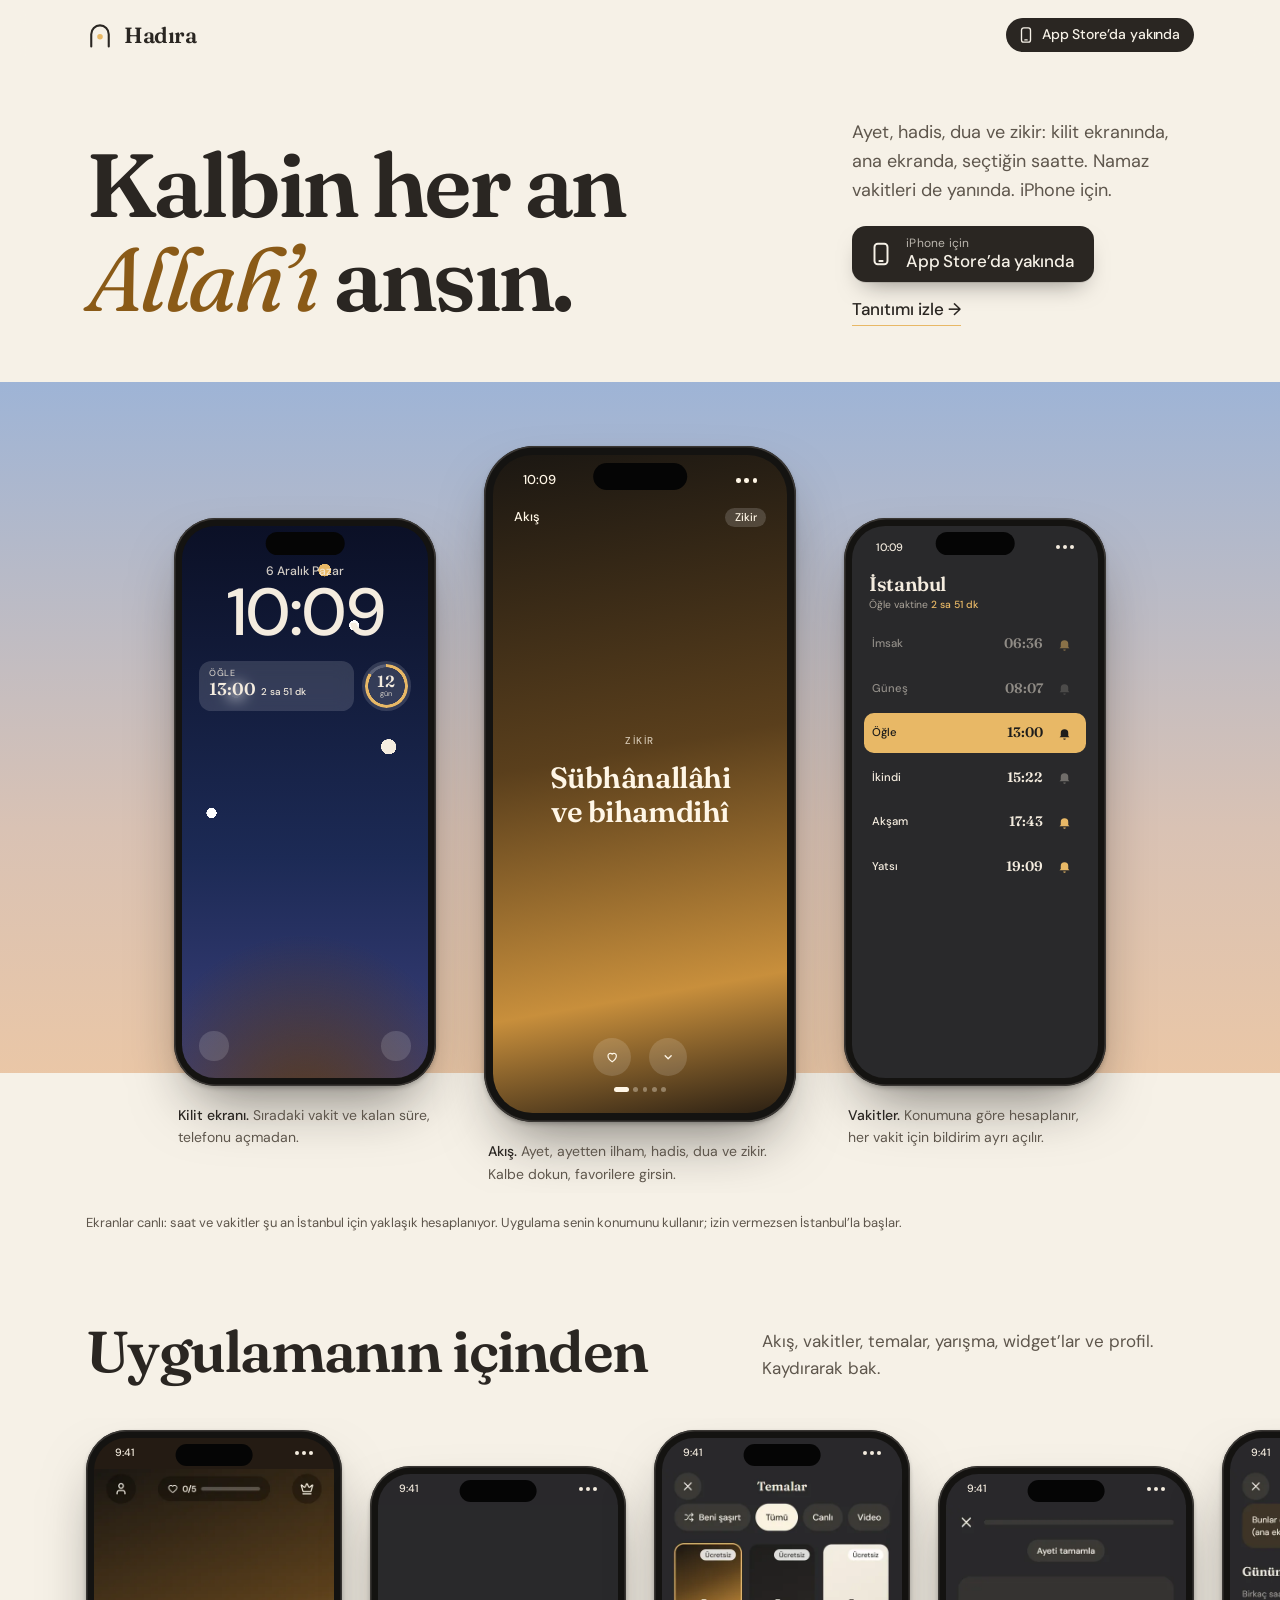
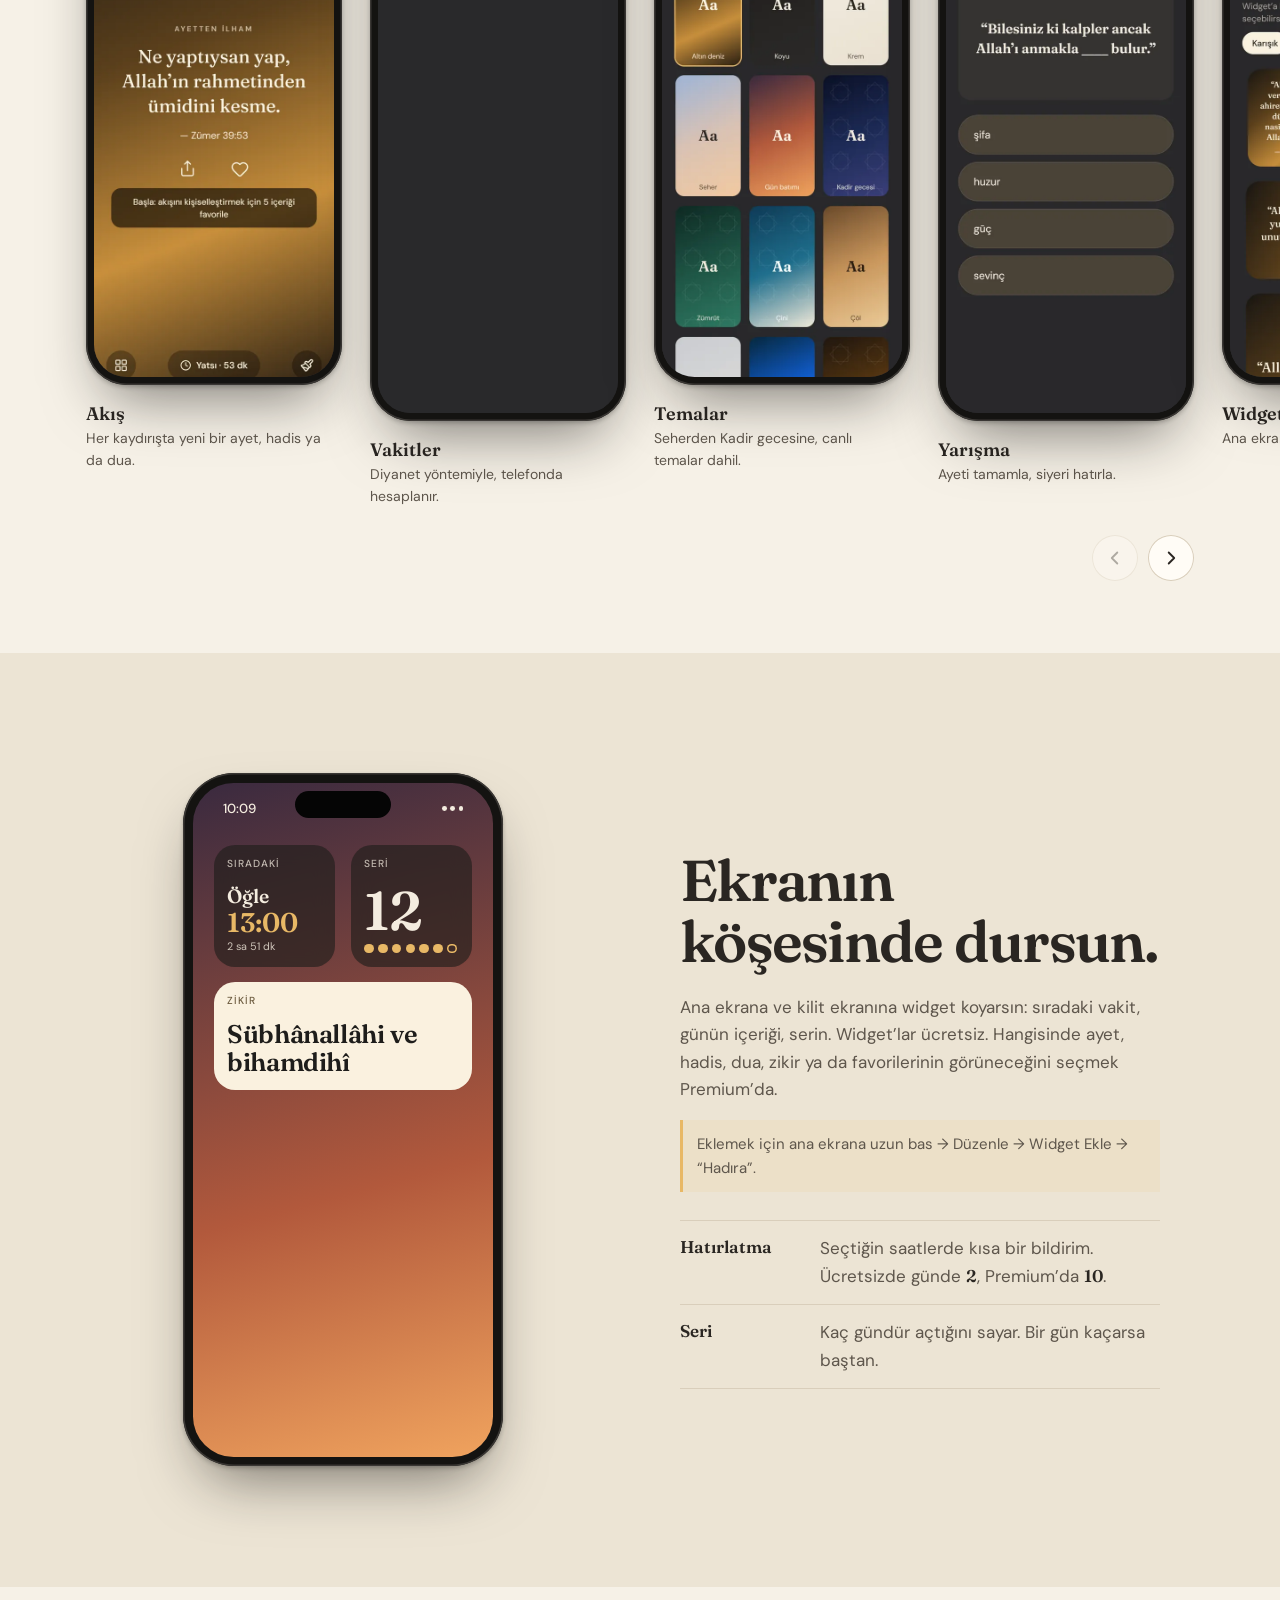
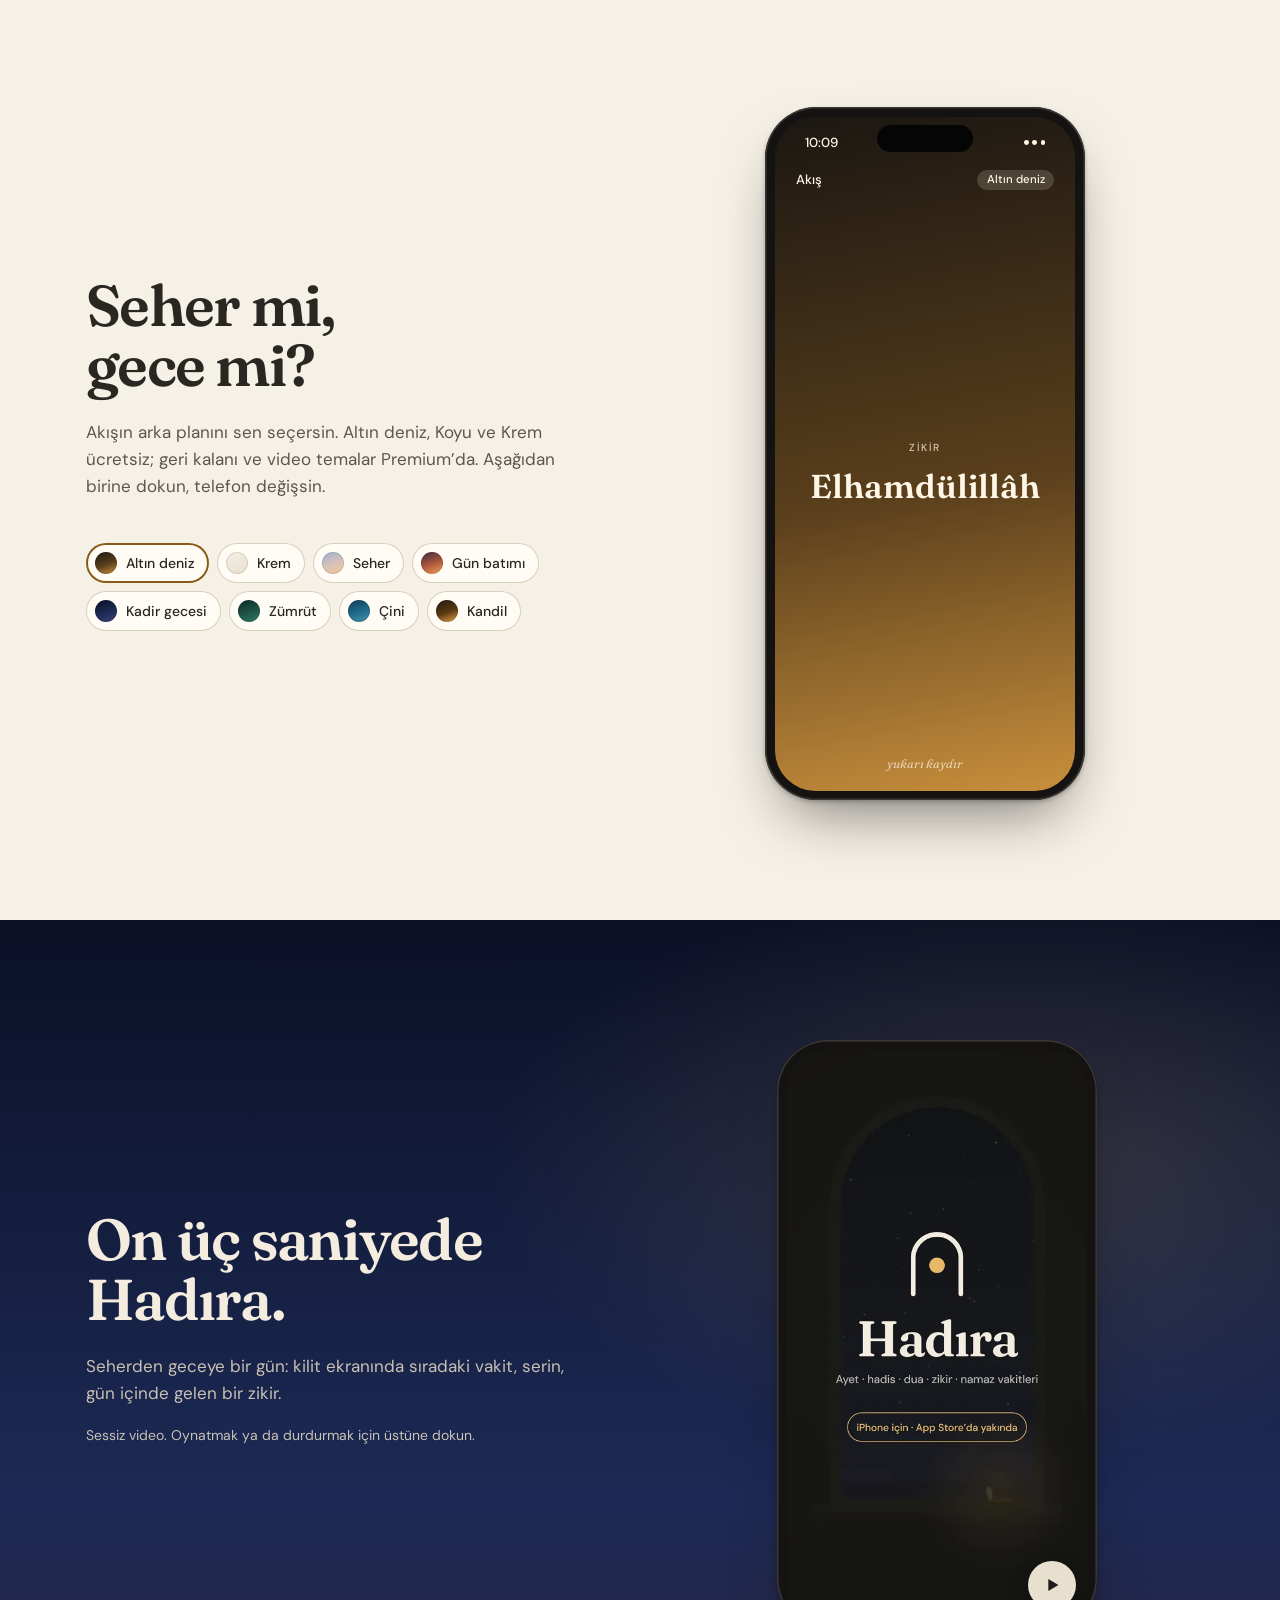
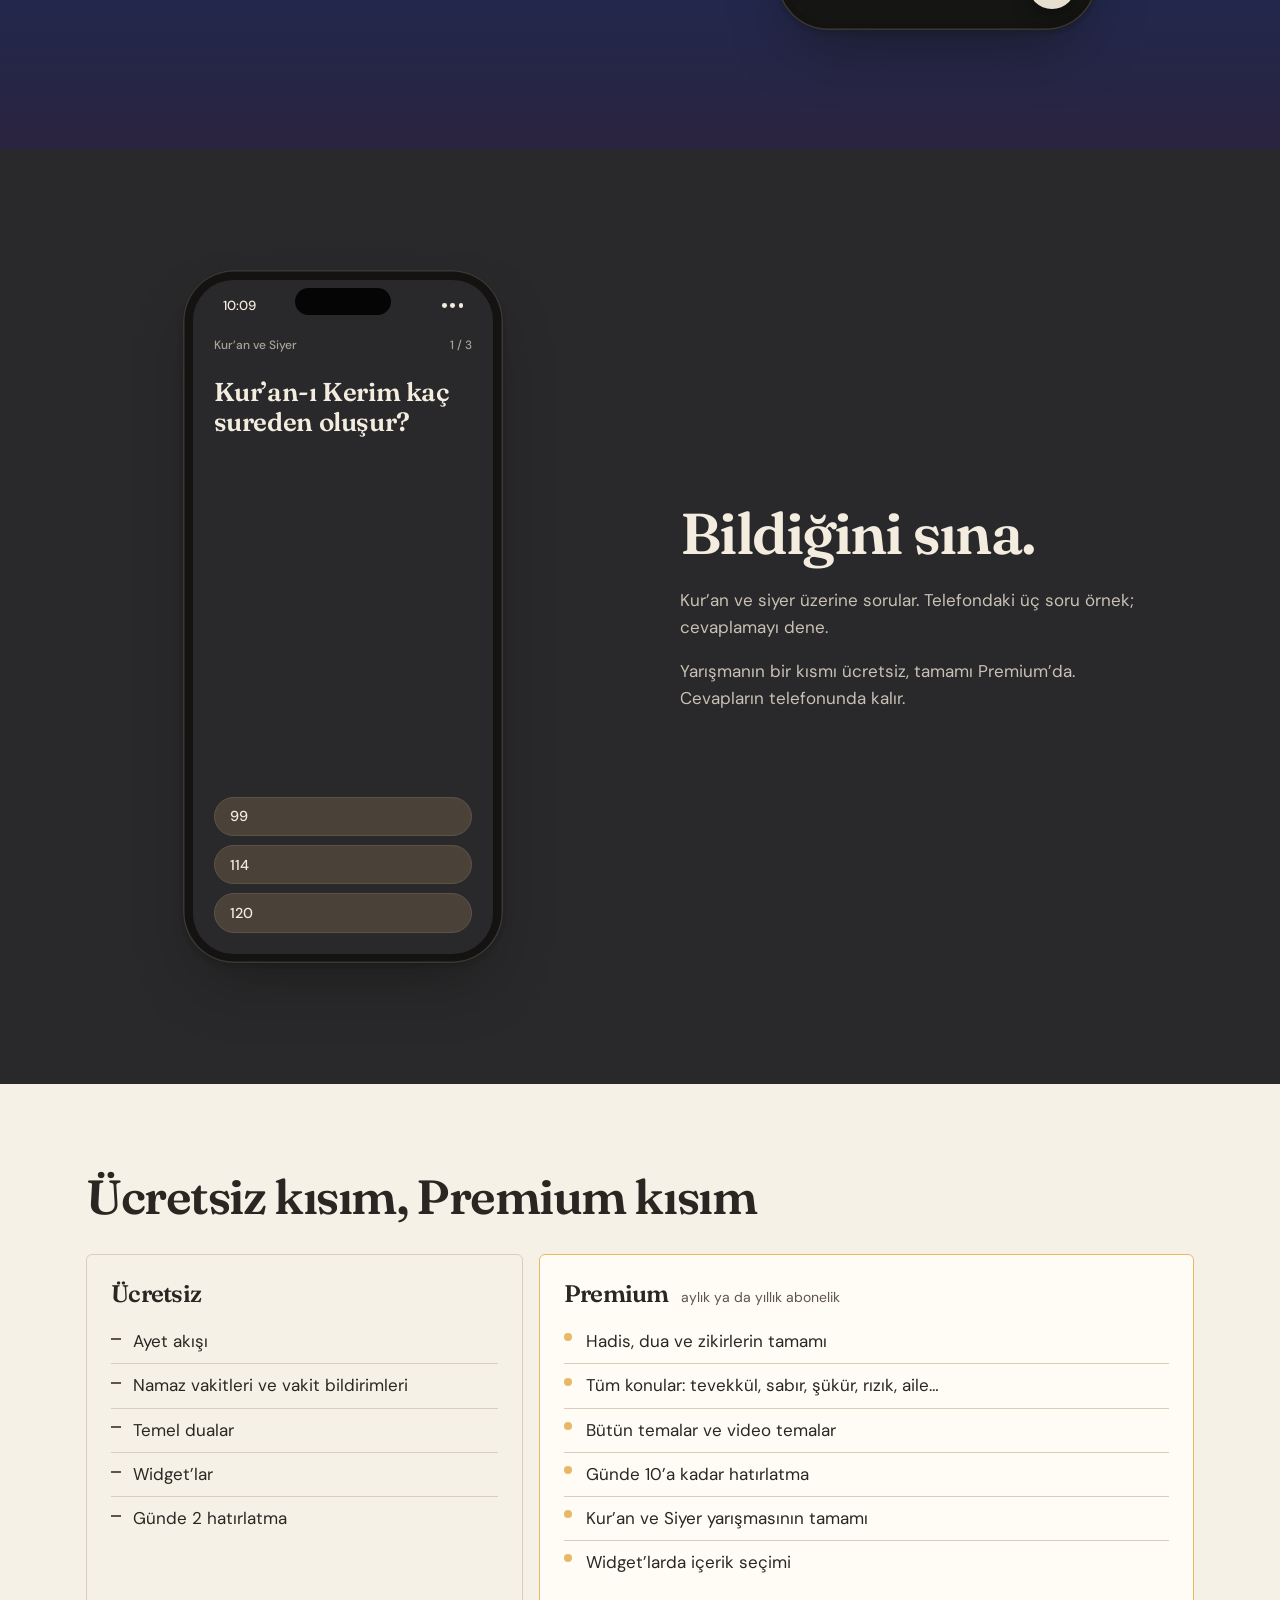
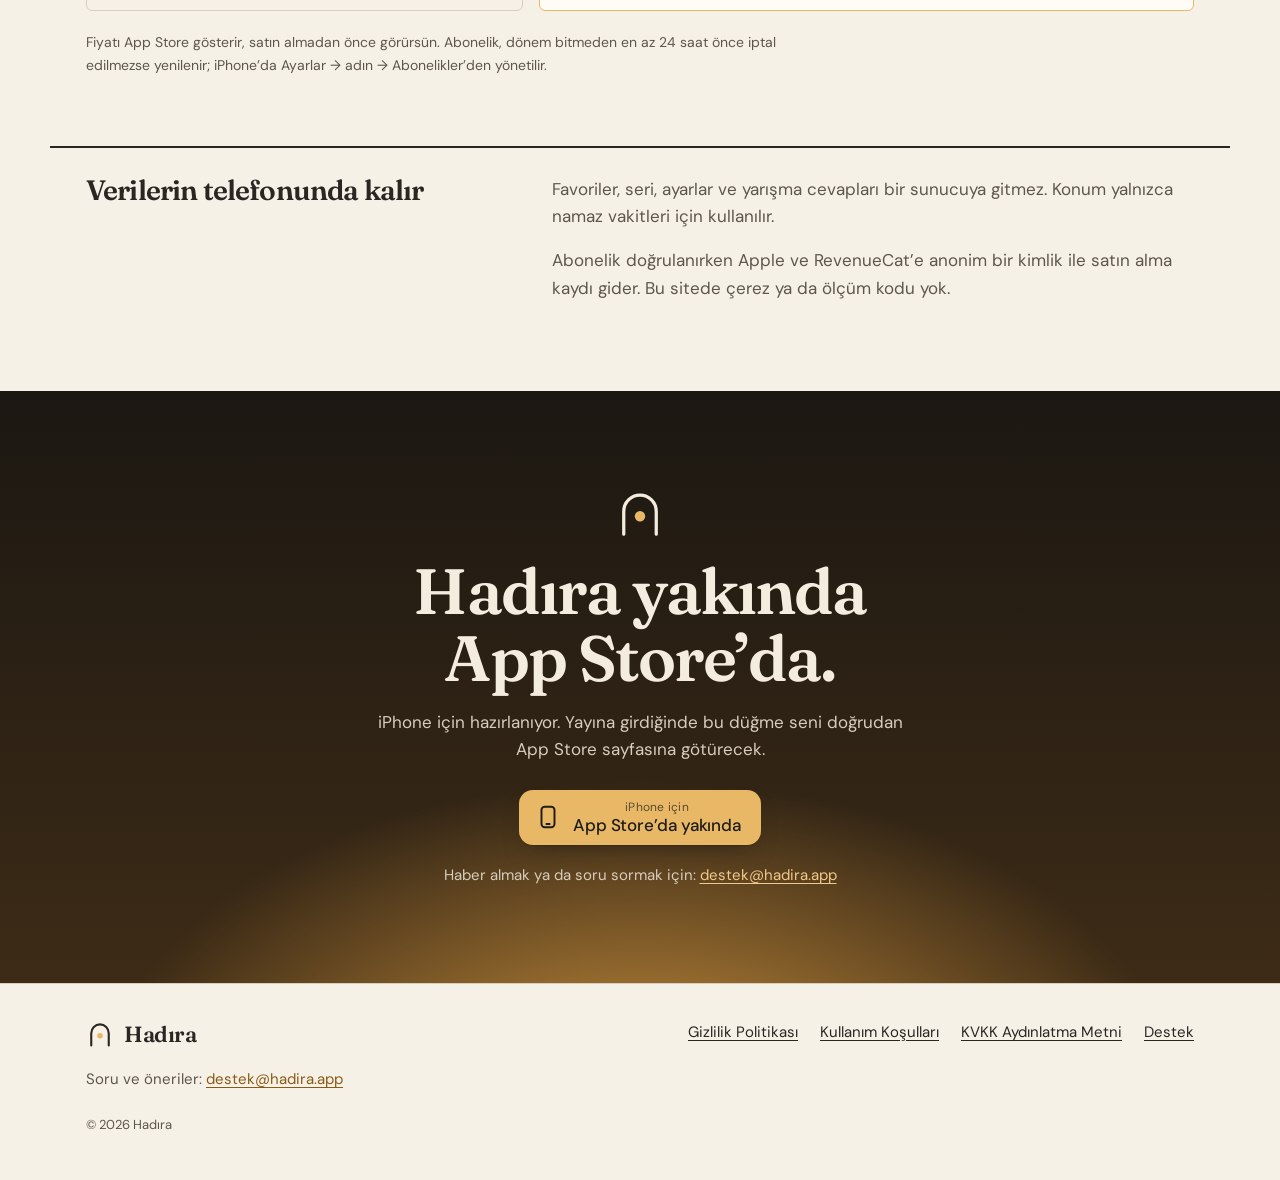
==== commit 34b3a6d9: "App Store düğmeleri, uygulama ekranları ve tanıtım videosu Co-Authored-By: Claude Opus 5.5 <noreply@" ====
--- a/index.html
+++ b/index.html
@@ -9,6 +9,9 @@
   <meta name="theme-color" content="#F6F1E7" media="(prefers-color-scheme: light)">
   <meta name="theme-color" content="#1E1D1B" media="(prefers-color-scheme: dark)">
   <link rel="canonical" href="https://hadira.app/">
+  <!-- App Store Connect'te uygulama kimliği oluşunca yalnızca burayı doldur (ör. 1234567890).
+       Boşken düğmeler "App Store'da yakında" der ve sayfanın sonuna kayar. -->
+  <meta name="hadira-app-store-id" content="">
 
   <meta property="og:type" content="website">
   <meta property="og:locale" content="tr_TR">
@@ -38,9 +41,10 @@
         <svg class="brand-mark" viewBox="0 0 32 32" aria-hidden="true"><path d="M6 29V15a10 10 0 0 1 20 0v14" fill="none" stroke="currentColor" stroke-width="2.4" stroke-linecap="round"/><circle cx="16" cy="18" r="3.2" fill="var(--gold)"/></svg>
         <span>Hadıra</span>
       </a>
-      <p class="store-soon" aria-label="App Store’da yakında. Uygulama henüz yayında değil.">
-        <span class="dot" aria-hidden="true"></span>App Store’da yakında
-      </p>
+      <a class="store-btn store-btn-sm" href="#indir" data-store>
+        <svg viewBox="0 0 24 24" aria-hidden="true"><rect x="6" y="2.5" width="12" height="19" rx="3" fill="none" stroke="currentColor" stroke-width="1.8"/><path d="M10.5 18.5h3" stroke="currentColor" stroke-width="1.8" stroke-linecap="round"/></svg>
+        <span data-store-label>App Store’da yakında</span>
+      </a>
     </div>
   </header>
 
@@ -49,7 +53,16 @@
     <section class="hero" aria-labelledby="hero-baslik">
       <div class="wrap hero-top">
         <h1 id="hero-baslik">Kalbin her an <em>Allah’ı</em> ansın.</h1>
-        <p class="lede">Ayet, hadis, dua ve zikir: kilit ekranında, ana ekranda, seçtiğin saatte. Namaz vakitleri de yanında. iPhone için.</p>
+        <div class="hero-side">
+          <p class="lede">Ayet, hadis, dua ve zikir: kilit ekranında, ana ekranda, seçtiğin saatte. Namaz vakitleri de yanında. iPhone için.</p>
+          <div class="hero-cta">
+            <a class="store-btn" href="#indir" data-store>
+              <svg viewBox="0 0 24 24" aria-hidden="true"><rect x="6" y="2.5" width="12" height="19" rx="3" fill="none" stroke="currentColor" stroke-width="1.8"/><path d="M10.5 18.5h3" stroke="currentColor" stroke-width="1.8" stroke-linecap="round"/></svg>
+              <span class="store-txt"><small data-store-small>iPhone için</small><span data-store-label>App Store’da yakında</span></span>
+            </a>
+            <a class="text-link" href="#tanitim">Tanıtımı izle <span aria-hidden="true">→</span></a>
+          </div>
+        </div>
       </div>
 
       <div class="stage" data-stage>
@@ -128,6 +141,26 @@
       <p class="wrap stage-note">Ekranlar canlı: saat ve vakitler şu an İstanbul için yaklaşık hesaplanıyor. Uygulama senin konumunu kullanır; izin vermezsen İstanbul’la başlar.</p>
     </section>
 
+    <!-- EKRANLAR: uygulamadan gerçek görüntüler -->
+    <section class="gallery" aria-labelledby="ekran-baslik">
+      <div class="wrap gallery-head">
+        <h2 id="ekran-baslik">Uygulamanın içinden</h2>
+        <p>Akış, vakitler, temalar, yarışma, widget’lar ve profil. Kaydırarak bak.</p>
+      </div>
+      <ul class="gallery-track" data-gallery tabindex="0" aria-label="Uygulama ekranları">
+        <li><figure><div class="phone"><div class="shot-screen" style="--top:#241B13"><span class="sb" aria-hidden="true"><span>9:41</span><span class="status-r"><i></i><i></i><i></i></span></span><img class="screen-img" src="assets/ekran/feed.webp" width="540" height="1169" loading="lazy" decoding="async" alt="Akış ekranı: altın tonlu arka planda Zümer 39:53'ten “Ne yaptıysan yap, Allah’ın rahmetinden ümidini kesme.”"></div></div><figcaption><b>Akış</b> Her kaydırışta yeni bir ayet, hadis ya da dua.</figcaption></figure></li>
+        <li><figure><div class="phone"><div class="shot-screen" style="--top:#29282B"><span class="sb" aria-hidden="true"><span>9:41</span><span class="status-r"><i></i><i></i><i></i></span></span><img class="screen-img" src="assets/ekran/prayer-times.webp" width="540" height="1169" loading="lazy" decoding="async" alt="Namaz vakitleri ekranı: İstanbul için imsaktan yatsıya altı vakit ve sıradaki vakte kalan süre."></div></div><figcaption><b>Vakitler</b> Diyanet yöntemiyle, telefonda hesaplanır.</figcaption></figure></li>
+        <li><figure><div class="phone"><div class="shot-screen" style="--top:#29282B"><span class="sb" aria-hidden="true"><span>9:41</span><span class="status-r"><i></i><i></i><i></i></span></span><img class="screen-img" src="assets/ekran/themes.webp" width="540" height="1169" loading="lazy" decoding="async" alt="Temalar ekranı: Altın deniz, Koyu, Krem, Seher, Gün batımı, Kadir gecesi gibi tema kartları."></div></div><figcaption><b>Temalar</b> Seherden Kadir gecesine, canlı temalar dahil.</figcaption></figure></li>
+        <li><figure><div class="phone"><div class="shot-screen" style="--top:#29282B"><span class="sb" aria-hidden="true"><span>9:41</span><span class="status-r"><i></i><i></i><i></i></span></span><img class="screen-img" src="assets/ekran/quiz.webp" width="540" height="1169" loading="lazy" decoding="async" alt="Yarışma ekranı: “Bilesiniz ki kalpler ancak Allah’ı anmakla ___ bulur.” sorusu ve dört seçenek."></div></div><figcaption><b>Yarışma</b> Ayeti tamamla, siyeri hatırla.</figcaption></figure></li>
+        <li><figure><div class="phone"><div class="shot-screen" style="--top:#29282B"><span class="sb" aria-hidden="true"><span>9:41</span><span class="status-r"><i></i><i></i><i></i></span></span><img class="screen-img" src="assets/ekran/widgets.webp" width="540" height="1169" loading="lazy" decoding="async" alt="Widget'lar ekranı: Günün Ayeti widget'ı ve 12 günlük seri widget'ının önizlemeleri."></div></div><figcaption><b>Widget’lar</b> Ana ekranda ve kilit ekranında.</figcaption></figure></li>
+        <li><figure><div class="phone"><div class="shot-screen" style="--top:#29282B"><span class="sb" aria-hidden="true"><span>9:41</span><span class="status-r"><i></i><i></i><i></i></span></span><img class="screen-img" src="assets/ekran/profile.webp" width="540" height="1169" loading="lazy" decoding="async" alt="Profil ekranı: 12 günlük seri, haftanın günleri ve Kur’an ve Siyer yarışması kartı."></div></div><figcaption><b>Profil</b> Serin, ayarların, yarışma.</figcaption></figure></li>
+      </ul>
+      <div class="wrap gallery-nav">
+        <button type="button" class="round-btn" data-gallery-prev aria-label="Önceki ekran"><svg viewBox="0 0 24 24" aria-hidden="true"><path d="M14.5 6l-6 6 6 6" fill="none" stroke="currentColor" stroke-width="2" stroke-linecap="round" stroke-linejoin="round"/></svg></button>
+        <button type="button" class="round-btn" data-gallery-next aria-label="Sonraki ekran"><svg viewBox="0 0 24 24" aria-hidden="true"><path d="M9.5 6l6 6-6 6" fill="none" stroke="currentColor" stroke-width="2" stroke-linecap="round" stroke-linejoin="round"/></svg></button>
+      </div>
+    </section>
+
     <!-- WIDGET -->
     <section class="band band-widgets" aria-labelledby="widget-baslik">
       <div class="wrap split">
@@ -193,6 +226,26 @@
             <button type="button" data-theme="zumrut" aria-pressed="false" style="--a:#0E2A24;--b:#1F5546;--c:#2F7A62;--t:#F4ECDF">Zümrüt</button>
             <button type="button" data-theme="cini" aria-pressed="false" style="--a:#0F3B57;--b:#1F6E8C;--c:#4E8FA8;--t:#FFFFFF">Çini</button>
             <button type="button" data-theme="kandil" aria-pressed="false" style="--a:#20160E;--b:#5C3A12;--c:#E2A84B;--t:#FFF6E6">Kandil</button>
+        </div>
+      </div>
+    </section>
+
+    <!-- TANITIM VİDEOSU -->
+    <section id="tanitim" class="band band-video" aria-labelledby="video-baslik">
+      <div class="wrap split">
+        <div class="split-text">
+          <h2 id="video-baslik">On üç saniyede Hadıra.</h2>
+          <p>Seherden geceye bir gün: kilit ekranında sıradaki vakit, serin, gün içinde gelen bir zikir.</p>
+          <p class="video-note">Sessiz video. Oynatmak ya da durdurmak için üstüne dokun.</p>
+        </div>
+        <div class="phone phone-lg phone-video">
+          <video class="screen-img" data-video muted loop playsinline preload="none" poster="assets/video/hadira-tanitim-kapak.webp" width="540" height="960" aria-label="Hadıra tanıtım videosu: kemerli bir pencerede seher, telefonun kilit ekranında vakit ve seri widget'ları, gece ve Hadıra adı.">
+            <source src="assets/video/hadira-tanitim.mp4" type="video/mp4">
+          </video>
+          <button type="button" class="video-toggle" data-video-toggle aria-label="Videoyu oynat" aria-pressed="false">
+            <svg class="i-play" viewBox="0 0 24 24" aria-hidden="true"><path d="M8 5.5v13l11-6.5z" fill="currentColor"/></svg>
+            <svg class="i-pause" viewBox="0 0 24 24" aria-hidden="true"><path d="M7 5h3.5v14H7zM13.5 5H17v14h-3.5z" fill="currentColor"/></svg>
+          </button>
         </div>
       </div>
     </section>
@@ -261,6 +314,19 @@
         </div>
       </div>
     </section>
+    <!-- İNDİR -->
+    <section id="indir" class="cta" aria-labelledby="indir-baslik">
+      <div class="wrap cta-inner">
+        <svg class="cta-mark" viewBox="0 0 32 32" aria-hidden="true"><path d="M6 29V15a10 10 0 0 1 20 0v14" fill="none" stroke="currentColor" stroke-width="2" stroke-linecap="round"/><circle cx="16" cy="18" r="3.2" fill="var(--gold)"/></svg>
+        <h2 id="indir-baslik" data-cta-title>Hadıra yakında App Store’da.</h2>
+        <p data-cta-text>iPhone için hazırlanıyor. Yayına girdiğinde bu düğme seni doğrudan App Store sayfasına götürecek.</p>
+        <a class="store-btn store-btn-light" href="#indir" data-store>
+          <svg viewBox="0 0 24 24" aria-hidden="true"><rect x="6" y="2.5" width="12" height="19" rx="3" fill="none" stroke="currentColor" stroke-width="1.8"/><path d="M10.5 18.5h3" stroke="currentColor" stroke-width="1.8" stroke-linecap="round"/></svg>
+          <span class="store-txt"><small data-store-small>iPhone için</small><span data-store-label>App Store’da yakında</span></span>
+        </a>
+        <p class="cta-mail">Haber almak ya da soru sormak için: <a href="mailto:destek@hadira.app">destek@hadira.app</a></p>
+      </div>
+    </section>
   </main>
 
   <footer class="site-footer">
--- a/styles.css
+++ b/styles.css
@@ -69,8 +69,29 @@
 .header-row { display: flex; align-items: center; justify-content: space-between; gap: 16px; }
 .brand { display: inline-flex; align-items: center; gap: 10px; color: var(--ink); text-decoration: none; font: 600 1.375rem/1 var(--serif); letter-spacing: -0.02em; }
 .brand-mark { width: 28px; height: 28px; }
-.store-soon { margin: 0; display: inline-flex; align-items: center; gap: 8px; font: 500 .875rem/1 var(--sans); color: var(--ink-2); padding: 9px 14px; border: 1px solid var(--line); border-radius: 999px; cursor: default; }
-.store-soon .dot { width: 7px; height: 7px; border-radius: 50%; background: var(--gold); }
+.site-header { position: sticky; top: 0; z-index: 20; background: color-mix(in srgb, var(--paper) 86%, transparent); -webkit-backdrop-filter: blur(12px); backdrop-filter: blur(12px); transition: box-shadow .3s; }
+.site-header.scrolled { box-shadow: 0 1px 0 var(--line); }
+
+/* App Store button (own design, not Apple's badge; swap for the official badge once the app is live) */
+.store-btn {
+  display: inline-flex; align-items: center; gap: 12px; text-decoration: none;
+  background: var(--ink); color: var(--paper); border-radius: 14px; padding: 11px 20px 11px 16px;
+  font: 500 1.0625rem/1.1 var(--sans); letter-spacing: -0.01em;
+  box-shadow: 0 1px 0 rgb(0 0 0 / .1), 0 12px 24px -12px rgb(20 18 16 / .5);
+  transition: transform .2s, box-shadow .2s;
+}
+.store-btn svg { width: 26px; height: 26px; flex: none; }
+.store-btn .store-txt { display: flex; flex-direction: column; gap: 3px; }
+.store-btn small { font: 400 .75rem/1 var(--sans); opacity: .7; letter-spacing: .02em; }
+.store-btn:hover { transform: translateY(-2px); box-shadow: 0 1px 0 rgb(0 0 0 / .1), 0 18px 30px -14px rgb(20 18 16 / .6); }
+.store-btn:active { transform: translateY(0) scale(.98); }
+.store-btn-sm { padding: 8px 14px 8px 11px; border-radius: 999px; font-size: .875rem; gap: 7px; box-shadow: none; }
+.store-btn-sm svg { width: 18px; height: 18px; }
+.store-btn-light { background: var(--gold); color: #1E1D1B; }
+.store-btn[data-live] { background: #000; color: #fff; }
+.text-link { color: var(--ink); font-weight: 500; text-decoration: none; border-bottom: 1.5px solid var(--gold); padding-bottom: 2px; }
+.text-link span { display: inline-block; transition: transform .2s; }
+.text-link:hover span { transform: translateX(4px); }
 
 /* ---------- hero ---------- */
 .hero-top { display: grid; gap: 18px; padding-top: 28px; padding-bottom: 40px; }
@@ -78,6 +99,45 @@
 .hero h1 { font-size: clamp(2.7rem, 8vw, 5.6rem); letter-spacing: -0.04em; }
 .hero h1 em { font-style: italic; font-weight: 400; color: var(--gold-text); }
 .lede { font-size: 1.125rem; color: var(--ink-2); max-width: 34ch; margin: 0; }
+.hero-side { display: grid; gap: 22px; }
+.hero-cta { display: flex; flex-wrap: wrap; align-items: center; gap: 14px 22px; }
+
+/* ---------- gallery: real screens from the app ---------- */
+.gallery { padding: 88px 0 72px; overflow: hidden; }
+.gallery-head { display: grid; gap: 10px; margin-bottom: 36px; }
+@media (min-width: 820px) { .gallery-head { grid-template-columns: 1fr auto; align-items: end; gap: 40px; } }
+.gallery-head h2 { font-size: clamp(2.2rem, 5vw, 3.6rem); }
+.gallery-head p { margin: 0; color: var(--ink-2); max-width: 36ch; }
+.gallery-track {
+  list-style: none; margin: 0; display: flex; gap: 28px;
+  overflow-x: auto; scroll-snap-type: x mandatory; scrollbar-width: none; scroll-behavior: smooth;
+  padding: 12px max(20px, calc((100vw - 1180px) / 2 + 36px)) 28px;
+  scroll-padding-inline: max(20px, calc((100vw - 1180px) / 2 + 36px));
+}
+.gallery-track::-webkit-scrollbar { display: none; }
+.gallery-track:focus-visible { outline-offset: -3px; }
+.gallery-track li { flex: 0 0 auto; scroll-snap-align: start; }
+.gallery-track figure { margin: 0; }
+.gallery-track .phone { --w: 236px; }
+@media (min-width: 900px) { .gallery-track .phone { --w: 256px; } }
+.gallery-track figcaption { margin-top: 18px; max-width: 236px; font-size: .875rem; color: var(--ink-2); }
+.gallery-track figcaption b { display: block; color: var(--ink); font: 600 1.125rem/1.2 var(--serif); margin-bottom: 2px; }
+.screen-img { display: block; width: 100%; height: 100%; object-fit: cover; border-radius: 13.5cqw; background: var(--app-bg); }
+/* app screenshots have no status bar: give them one so the island doesn't cover the app's header */
+.shot-screen { height: 100%; border-radius: 13.5cqw; overflow: hidden; background: var(--top); display: flex; flex-direction: column; color: #F4ECDF; }
+.shot-screen .sb { flex: none; height: 13cqw; display: flex; justify-content: space-between; align-items: center; padding: 0 9cqw; font: 500 4.4cqw/1 var(--sans); }
+.shot-screen .screen-img { flex: 1; min-height: 0; height: auto; border-radius: 0; object-fit: cover; object-position: top; }
+.gallery-track li:nth-child(even) { margin-top: 36px; }
+.gallery-nav { display: flex; gap: 10px; justify-content: flex-end; }
+.round-btn {
+  width: 46px; height: 46px; border-radius: 50%; border: 0; cursor: pointer;
+  display: grid; place-items: center; background: var(--card); color: var(--ink);
+  box-shadow: inset 0 0 0 1px var(--line); transition: background .2s, transform .15s, opacity .2s;
+}
+.round-btn svg { width: 22px; height: 22px; }
+.round-btn:hover { box-shadow: inset 0 0 0 1.5px var(--ink-2); }
+.round-btn:active { transform: scale(.94); }
+.round-btn:disabled { opacity: .35; cursor: default; }
 
 /* the stage: a band of sky with three phones standing in it */
 .stage {
@@ -319,6 +379,47 @@
 .swatches button:hover { box-shadow: inset 0 0 0 1.5px var(--ink-2); }
 .swatches button[aria-pressed="true"] { box-shadow: inset 0 0 0 2px var(--gold-text); }
 .swatches button:active { transform: scale(.96); }
+
+/* ---------- video ---------- */
+.band-video {
+  background:
+    radial-gradient(60% 50% at 80% 30%, rgb(232 184 102 / .16), transparent 70%),
+    linear-gradient(180deg, #0B1026 0%, #1C2A55 70%, #2B2440 100%);
+  color: #F4ECDF;
+}
+.band-video .split-text p { color: #C9C1B5; }
+.video-note { font-size: .875rem; }
+.phone-video { --w: min(300px, 74vw); aspect-ratio: 9 / 16.6; }
+@media (min-width: 900px) { .band-video .phone-video { --w: 320px; } }
+.phone-video::before { display: none; }
+.phone-video .screen-img { border-radius: 12cqw; background: #0B1026; cursor: pointer; }
+.video-toggle {
+  position: absolute; right: 7cqw; bottom: 7cqw; z-index: 4;
+  width: 48px; height: 48px; border-radius: 50%; border: 0; cursor: pointer;
+  display: grid; place-items: center; color: #1E1D1B; background: rgb(250 241 223 / .92);
+  box-shadow: 0 6px 18px rgb(0 0 0 / .35); transition: transform .15s, opacity .3s;
+}
+.video-toggle svg { width: 22px; height: 22px; }
+.video-toggle .i-pause { display: none; }
+.video-toggle[aria-pressed="true"] .i-play { display: none; }
+.video-toggle[aria-pressed="true"] .i-pause { display: block; }
+.video-toggle[aria-pressed="true"] { opacity: .55; }
+.video-toggle:hover { opacity: 1; transform: scale(1.06); }
+
+/* ---------- final call to action ---------- */
+.cta {
+  padding: 96px 0; text-align: center; color: #F4ECDF;
+  background:
+    radial-gradient(70% 90% at 50% 120%, #C88F3C 0%, transparent 60%),
+    linear-gradient(180deg, #1B1712 0%, #3D2B16 100%);
+}
+.cta-inner { display: flex; flex-direction: column; align-items: center; gap: 18px; }
+.cta-mark { width: 52px; height: 52px; color: #F4ECDF; }
+.cta h2 { font-size: clamp(2.2rem, 5.5vw, 4rem); max-width: 16ch; }
+.cta p { margin: 0; color: #D8CDBD; max-width: 46ch; }
+.cta .store-btn { margin-top: 8px; }
+.cta-mail { font-size: .9375rem; }
+.cta-mail a { color: #F2C98A; }
 
 /* ---------- plans ---------- */
 .plans-section { padding: 88px 0 56px; }
@@ -357,6 +458,10 @@
   .js .shot.in { opacity: 1; transform: none; }
   .js .shot:nth-child(2) { transition-delay: .08s; }
   .js .shot:nth-child(3) { transition-delay: .16s; }
+  .js .reveal { opacity: 0; transform: translateY(32px); transition: opacity .8s ease, transform .9s cubic-bezier(.2, .7, .2, 1); }
+  .js .reveal.in { opacity: 1; transform: none; }
+  .gallery-track .phone { transition: transform .5s cubic-bezier(.2, .7, .2, 1); }
+  .gallery-track li:hover .phone { transform: translateY(-8px) rotate(-1deg); }
 }
 @media (prefers-reduced-motion: reduce) {
   *, *::before, *::after { transition: none !important; animation: none !important; }
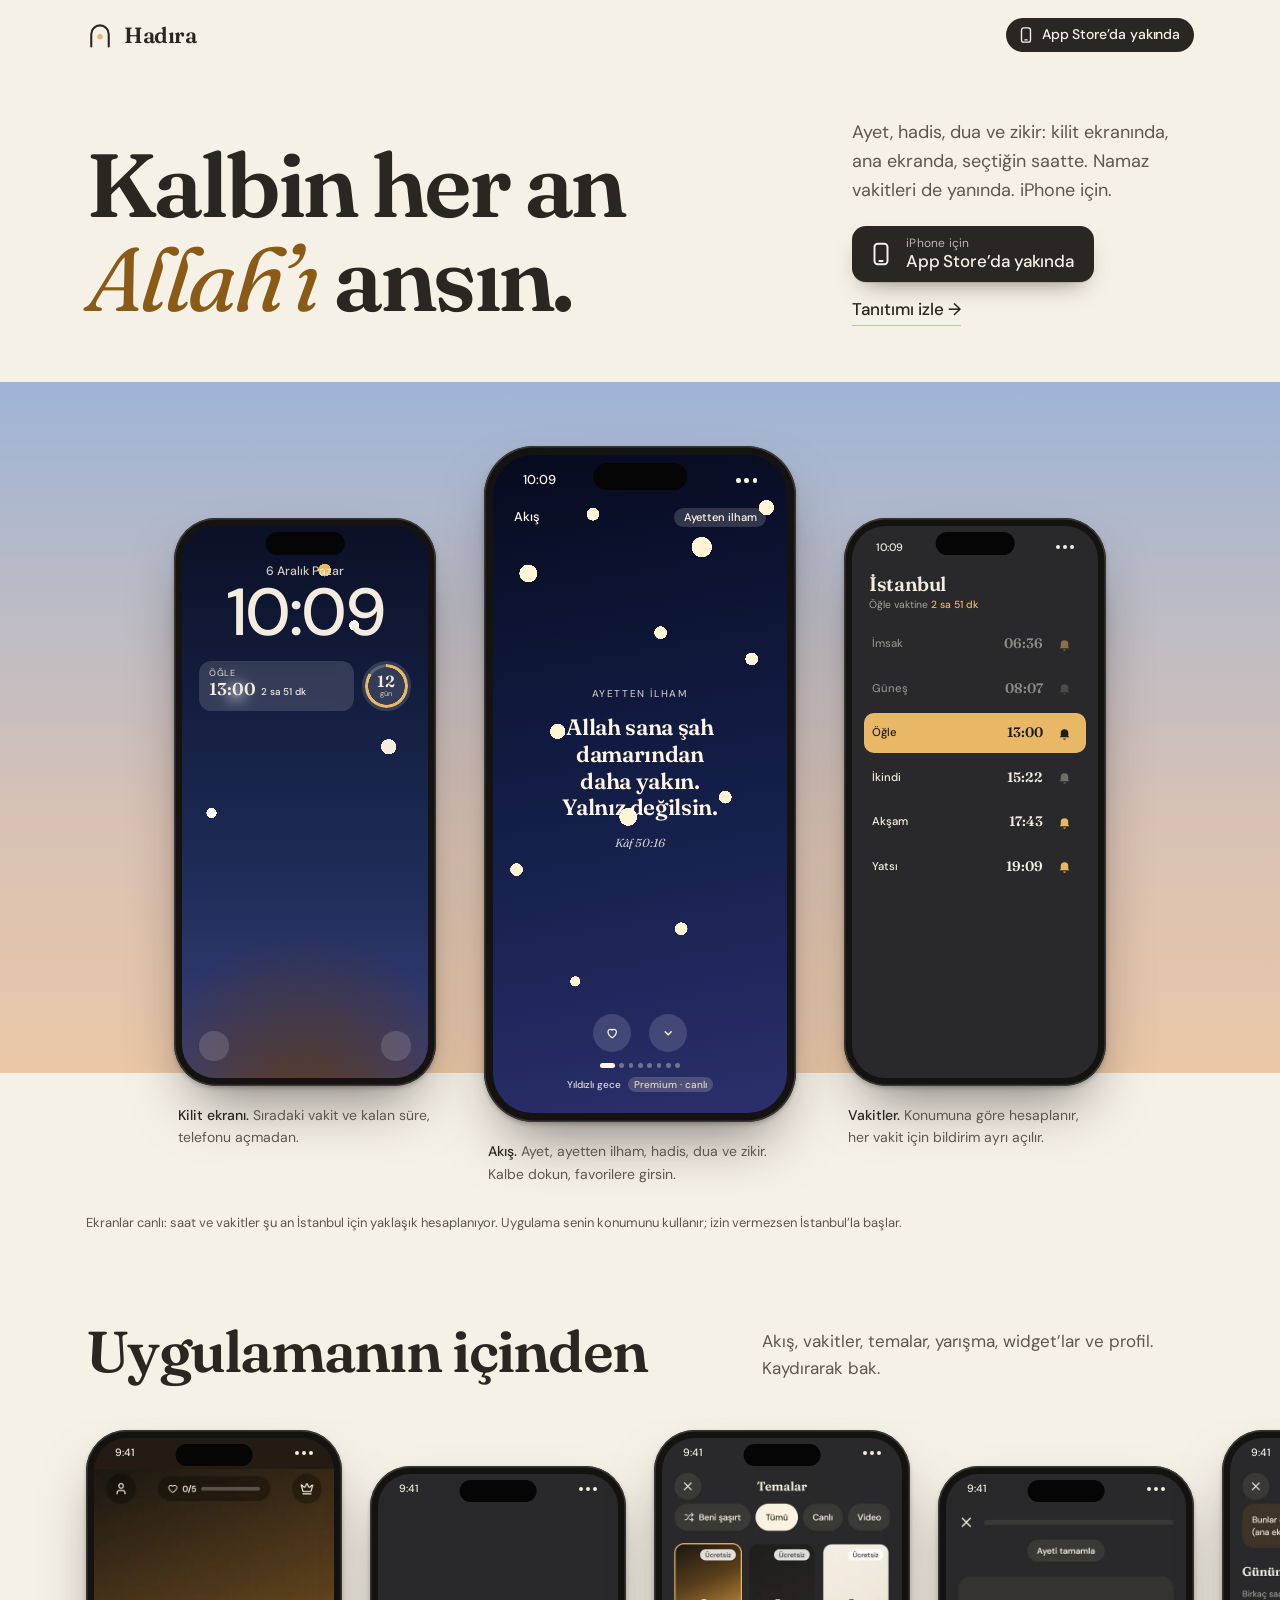
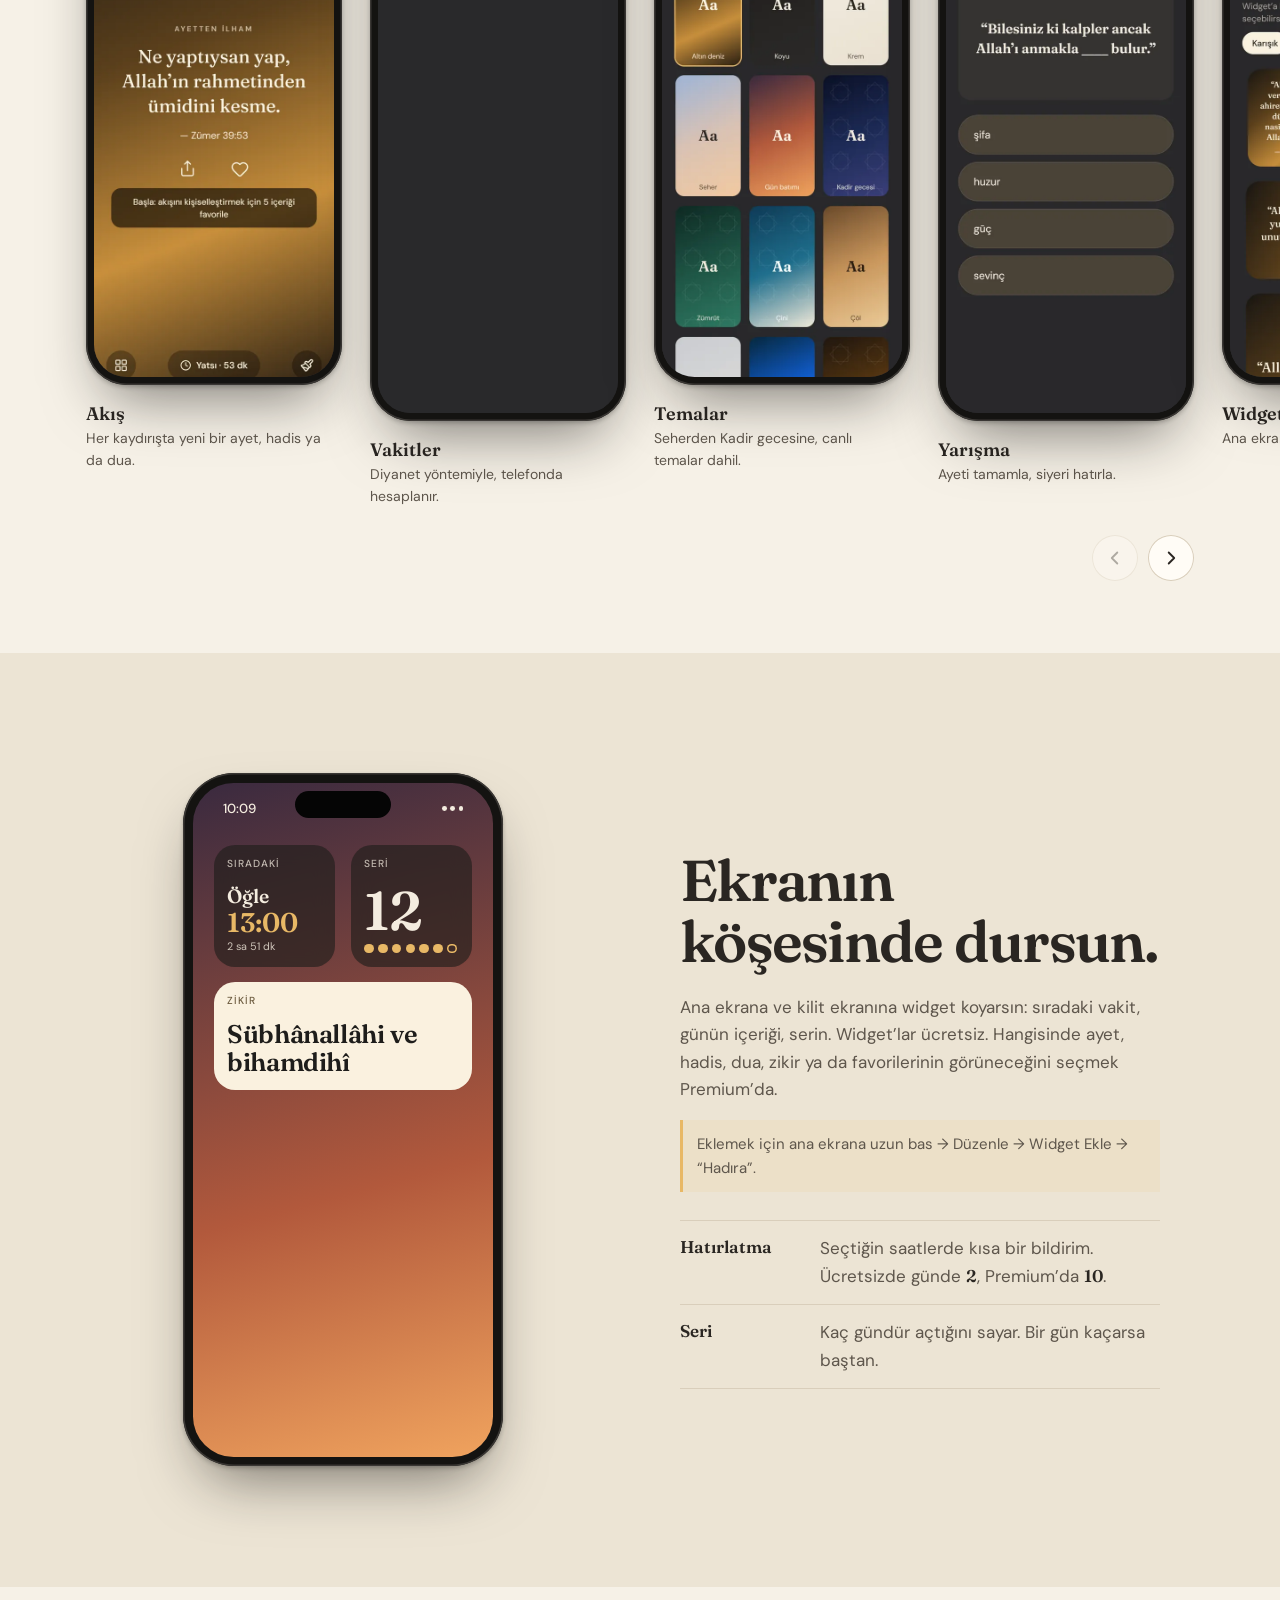
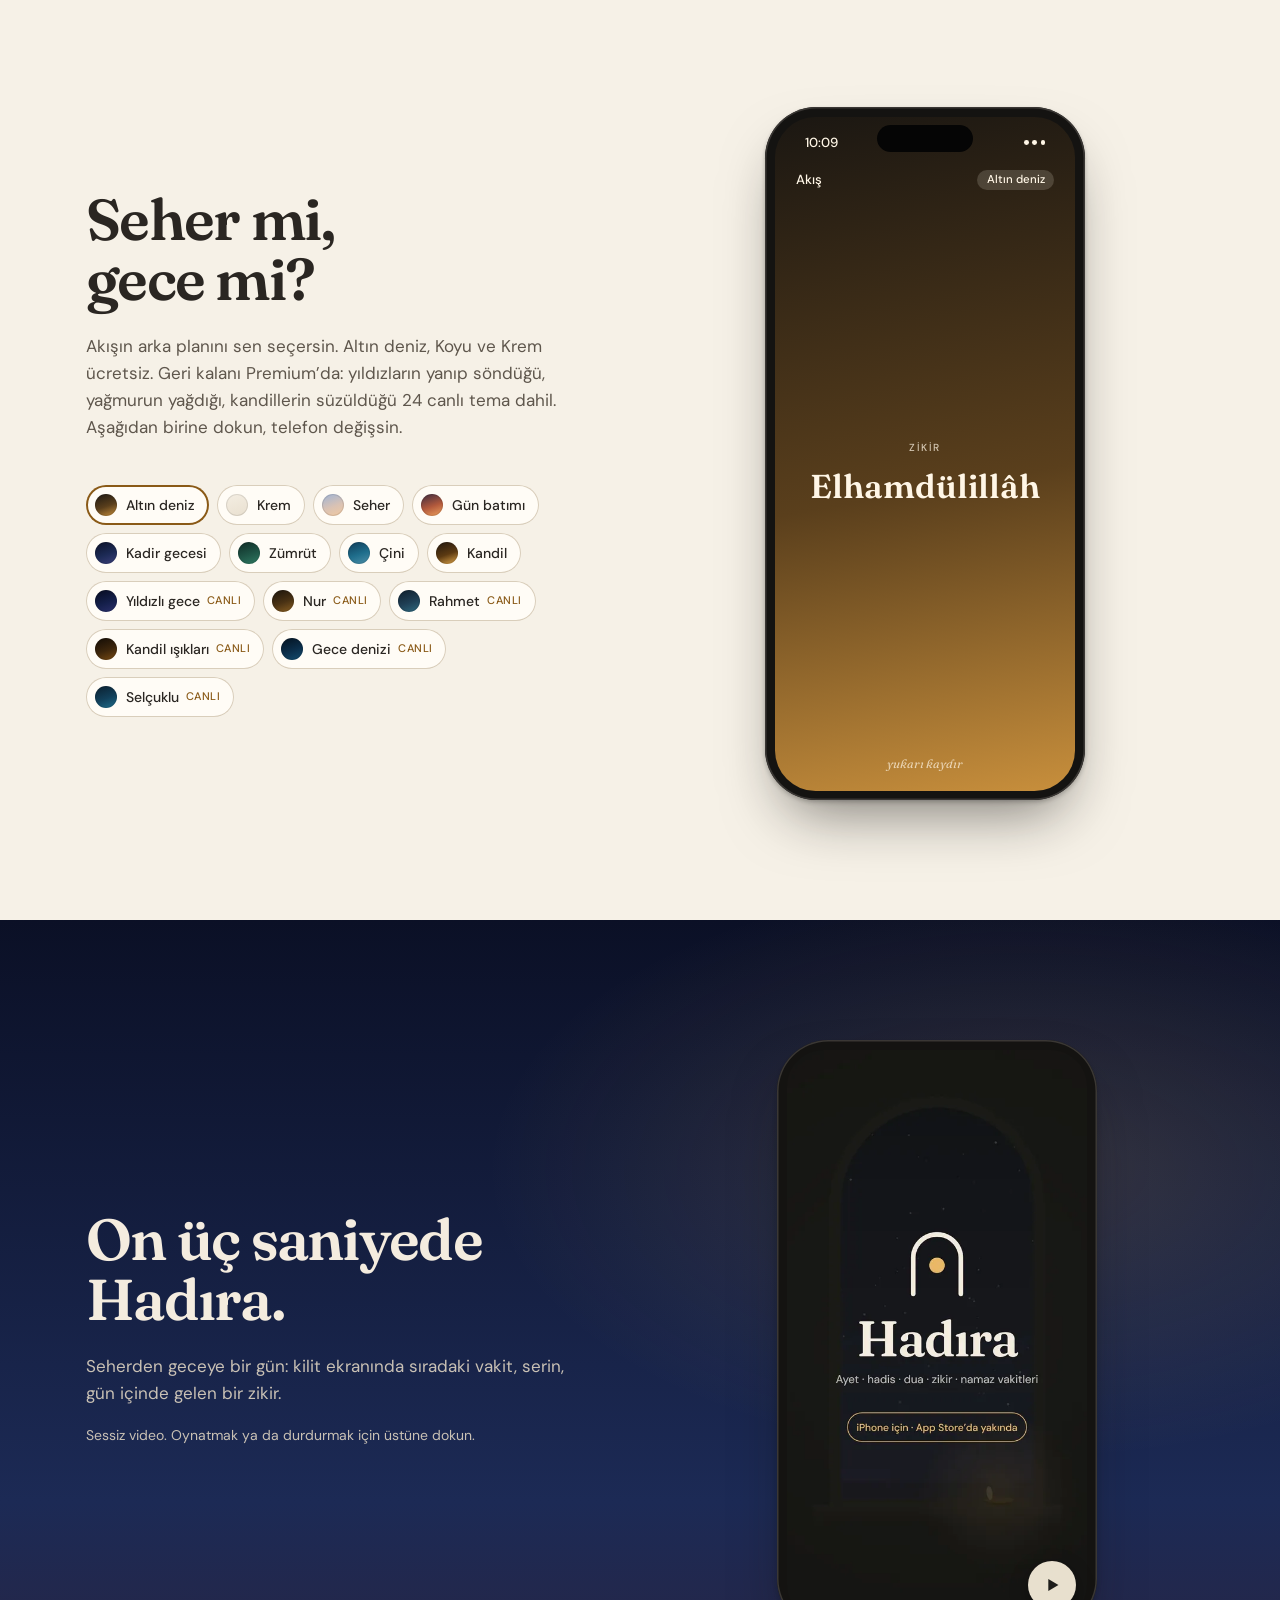
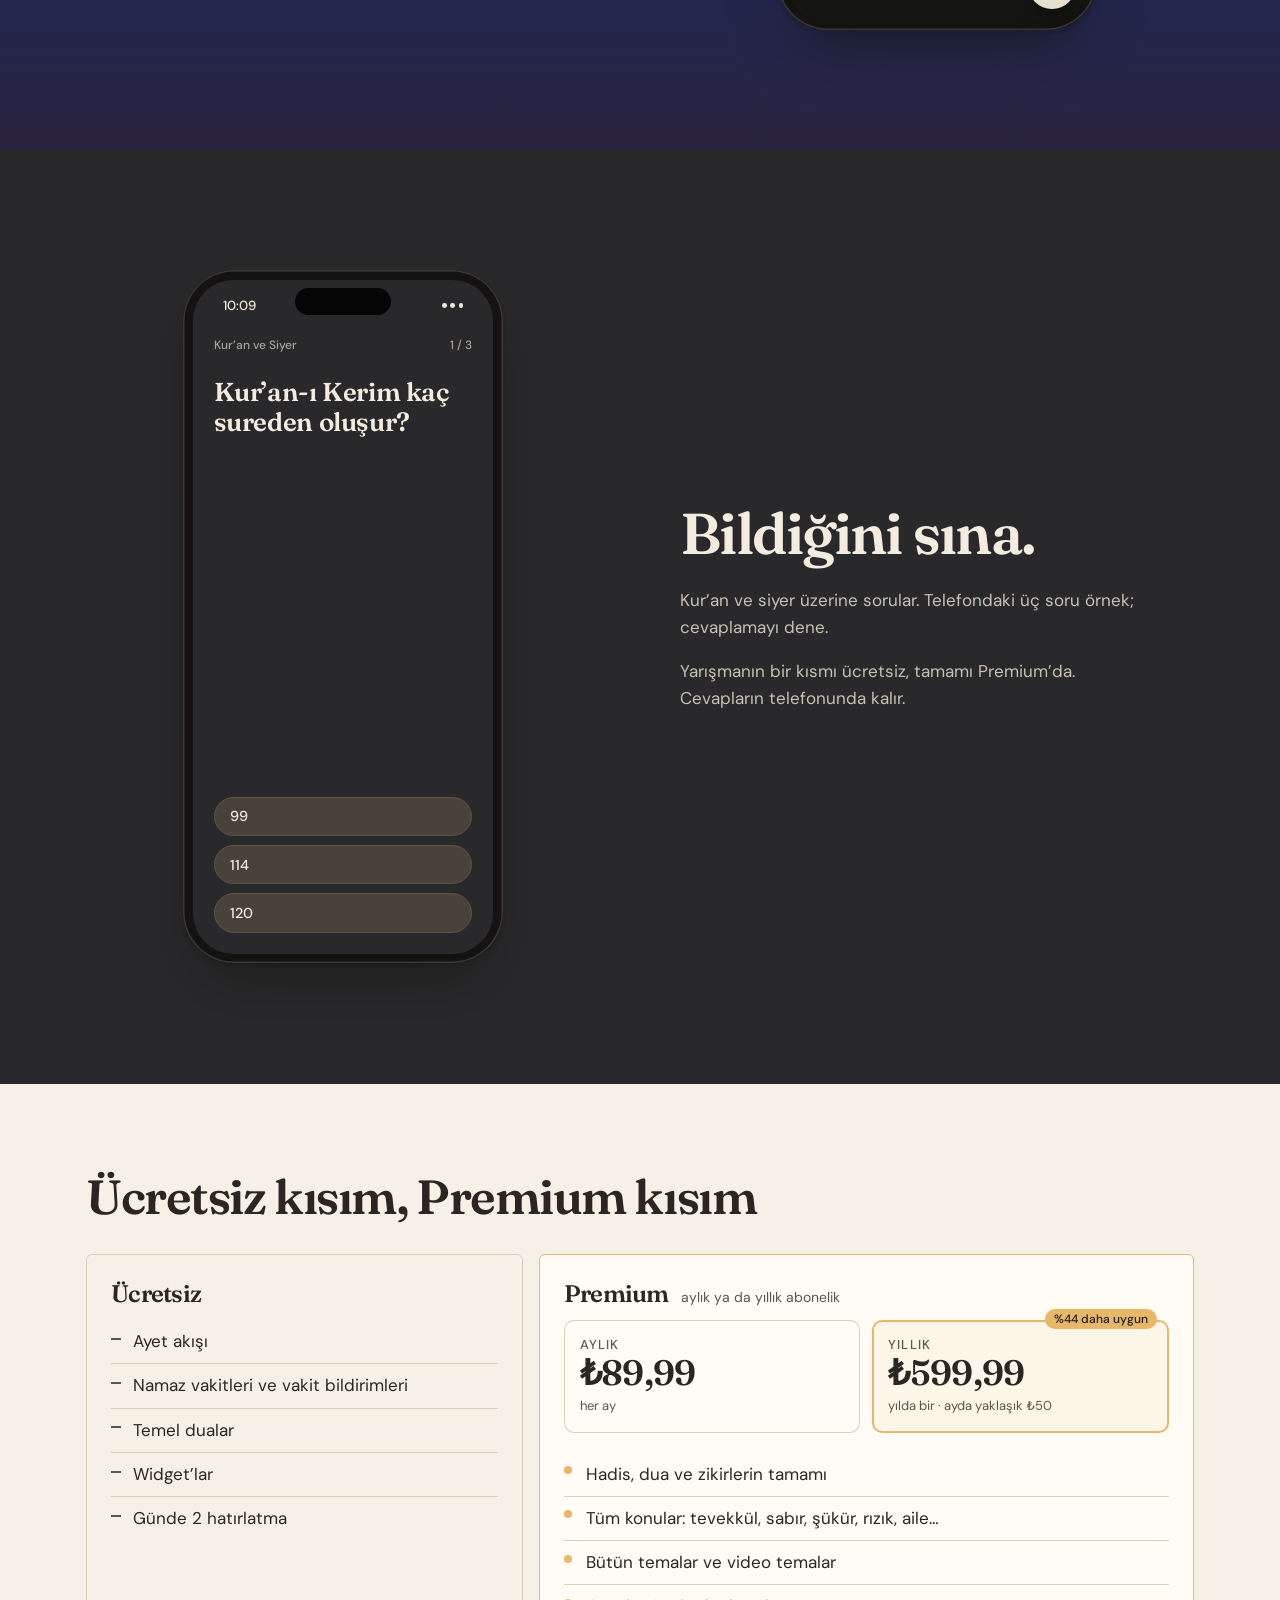
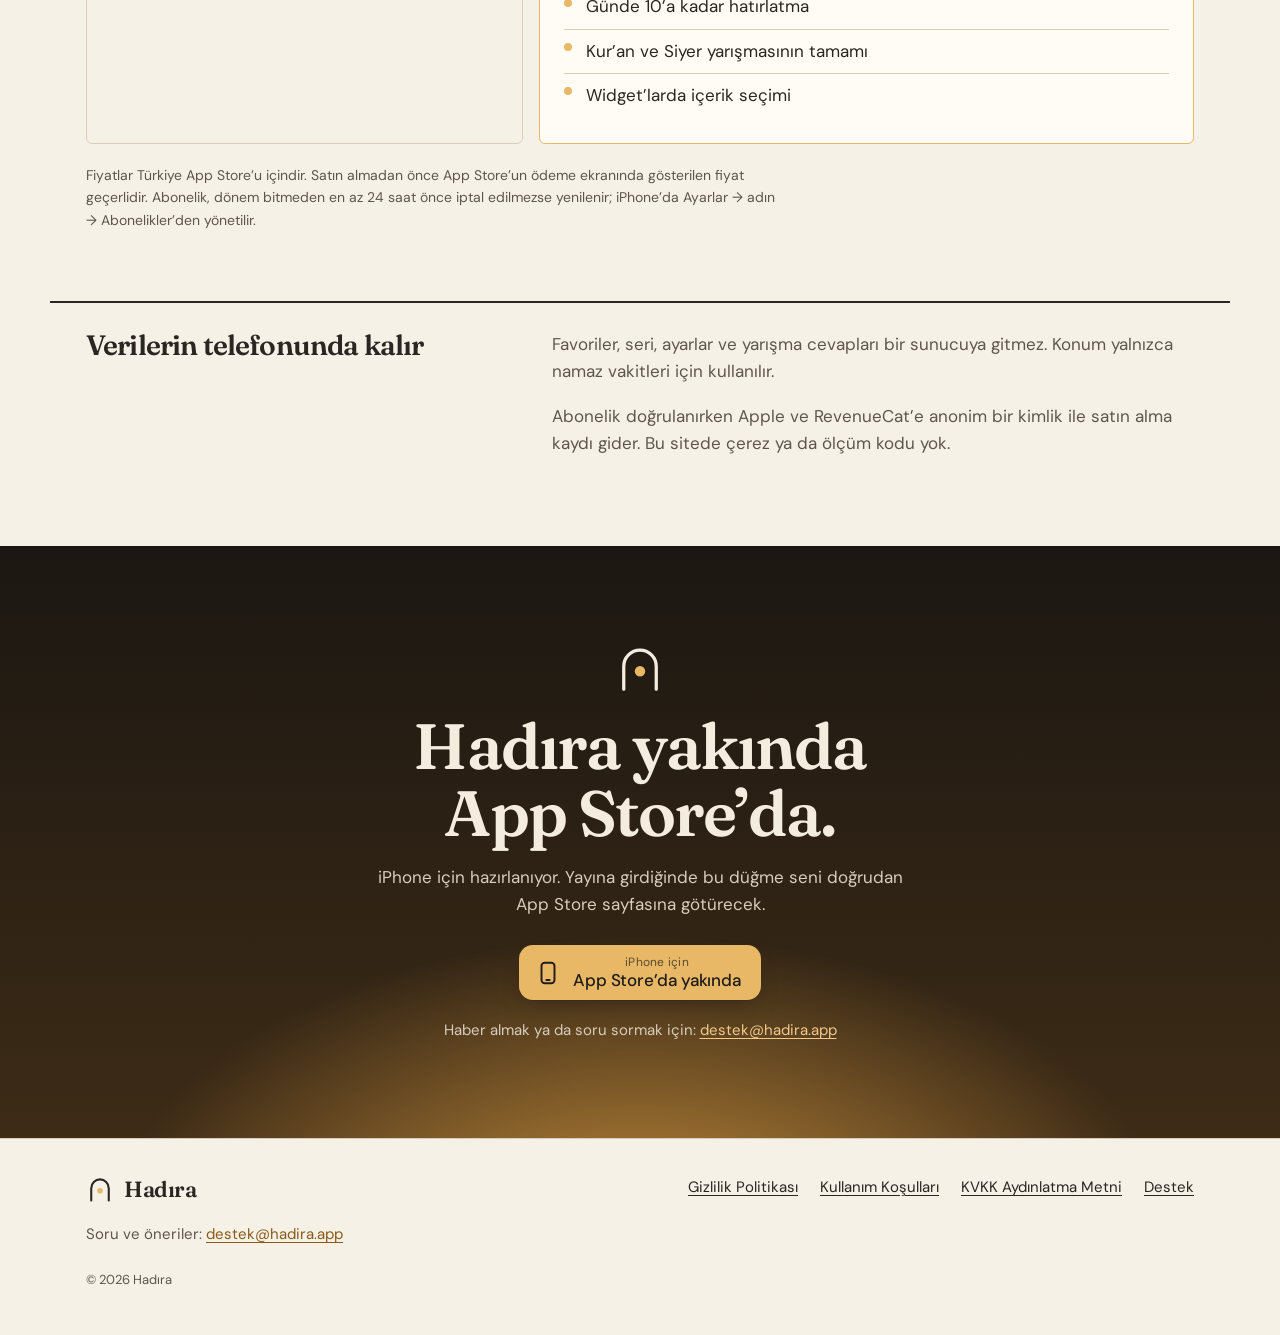
==== commit 60d2abcb: "Akışta farklı içerikler ve Premium temalar, fiyatlar Co-Authored-By: Claude Opus 5.5 <noreply@anthro" ====
--- a/index.html
+++ b/index.html
@@ -89,16 +89,20 @@
           <!-- 2. akış (ortadaki, büyük) -->
           <figure class="shot shot-main">
             <div class="phone">
-              <div class="screen feed theme-deniz" data-feed>
+              <div class="screen feed live" data-feed style="--a:#070B1F;--b:#141F4A;--c:#2B2F6B;--tint:#FFF4D6">
+                <div class="fx" data-fx="yildiz" aria-hidden="true"></div>
                 <div class="status" aria-hidden="true"><span data-clock>16:15</span><span class="status-r"><i></i><i></i><i></i></span></div>
-                <div class="feed-top" aria-hidden="true"><span>Akış</span><span class="pill" data-feed-cat>Zikir</span></div>
+                <div class="feed-top" aria-hidden="true"><span>Akış</span><span class="pill" data-feed-cat>Ayetten ilham</span></div>
                 <div class="feed-viewport">
                   <ol class="feed-list" data-feed-list>
-                    <li><span class="cat">Zikir</span><p>Sübhânallâhi ve bihamdihî</p></li>
-                    <li><span class="cat">Zikir</span><p>Elhamdülillâh</p></li>
-                    <li><span class="cat">Zikir</span><p>Lâ ilâhe illallah</p></li>
-                    <li><span class="cat">Zikir</span><p>Allâhu ekber</p></li>
-                    <li><span class="cat">Zikir</span><p>Estağfirullah</p></li>
+                    <li data-name="Yıldızlı gece" data-fx="yildiz" data-a="#070B1F" data-b="#141F4A" data-c="#2B2F6B" data-tint="#FFF4D6" data-premium><span class="cat">Ayetten ilham</span><p class="long">Allah sana şah damarından daha yakın. Yalnız değilsin.</p><small class="src">Kâf 50:16</small></li>
+                    <li data-name="Nur" data-fx="nur" data-a="#1A130B" data-b="#4A3214" data-c="#8A5F22" data-tint="#FFD58A" data-premium><span class="cat">Hadis</span><p class="long">Merhamet etmeyene merhamet olunmaz.</p><small class="src">Buhârî, Edeb 18</small></li>
+                    <li data-name="Altın deniz" data-fx="" data-a="#1B1712" data-b="#5A3F1C" data-c="#C88F3C" data-tint="#FFF6E6"><span class="cat">Zikir</span><p>Sübhânallâhi ve bihamdihî</p></li>
+                    <li data-name="Rahmet" data-fx="yagis" data-a="#0F1E2B" data-b="#1F3F55" data-c="#2F6A7F" data-tint="#CFEFFF" data-premium><span class="cat">Dua</span><p class="long">Allah’ım! Senden hidayet, takva, iffet ve gönül zenginliği isterim.</p><small class="src">Müslim, Zikir 72</small></li>
+                    <li data-name="Selçuklu" data-fx="desen" data-a="#0B1F2E" data-b="#12405A" data-c="#1F6E8C" data-tint="#F1E9DA" data-premium><span class="cat">Esmâ-ül Hüsnâ</span><p>Er-Rahmân</p><small class="src">Dünyada bütün varlıklara merhamet eden.</small></li>
+                    <li data-name="Kandil ışıkları" data-fx="isik" data-a="#120C06" data-b="#3D260C" data-c="#7A4B12" data-tint="#FFC766" data-premium><span class="cat">Ayetten ilham</span><p class="long">Nerede olursan ol, Allah seninle; seni görür ve bilir.</p><small class="src">Hadîd 57:4</small></li>
+                    <li data-name="Gece denizi" data-fx="dalga" data-a="#04121F" data-b="#0B2E4A" data-c="#134C6E" data-tint="#7FC8F0" data-premium><span class="cat">Hadis</span><p class="long">Temizlik imanın yarısıdır.</p><small class="src">Müslim, Tahâret 1</small></li>
+                    <li data-name="Gül" data-fx="nur" data-a="#2B1220" data-b="#6E2A45" data-c="#A34D64" data-tint="#FFC9D6" data-premium><span class="cat">Söz</span><p class="long">Gelin tanış olalım, işi kolay kılalım; sevelim sevilelim, dünya kimseye kalmaz.</p><small class="src">Yunus Emre, Divan</small></li>
                   </ol>
                 </div>
                 <div class="feed-actions">
@@ -110,6 +114,7 @@
                   </button>
                 </div>
                 <div class="feed-dots" aria-hidden="true" data-feed-dots></div>
+                <div class="theme-tag" data-theme-tag aria-live="off">Yıldızlı gece <span>Premium · canlı</span></div>
               </div>
             </div>
             <figcaption><b>Akış.</b> Ayet, ayetten ilham, hadis, dua ve zikir. Kalbe dokun, favorilere girsin.</figcaption>
@@ -204,10 +209,11 @@
       <div class="wrap split split-rev">
         <div class="split-text">
           <h2 id="tema-baslik">Seher mi, gece mi?</h2>
-          <p>Akışın arka planını sen seçersin. Altın deniz, Koyu ve Krem ücretsiz; geri kalanı ve video temalar Premium’da. Aşağıdan birine dokun, telefon değişsin.</p>
+          <p>Akışın arka planını sen seçersin. Altın deniz, Koyu ve Krem ücretsiz. Geri kalanı Premium’da: yıldızların yanıp söndüğü, yağmurun yağdığı, kandillerin süzüldüğü 24 canlı tema dahil. Aşağıdan birine dokun, telefon değişsin.</p>
         </div>
         <div class="phone phone-lg">
           <div class="screen feed themed" data-theme-screen aria-hidden="true" style="--a:#1B1712;--b:#5A3F1C;--c:#C88F3C;--t:#FFF6E6">
+            <div class="fx" data-fx="" aria-hidden="true"></div>
             <div class="status"><span data-clock>16:15</span><span class="status-r"><i></i><i></i><i></i></span></div>
             <div class="feed-top"><span>Akış</span><span class="pill" data-theme-name>Altın deniz</span></div>
             <div class="themed-body">
@@ -226,6 +232,12 @@
             <button type="button" data-theme="zumrut" aria-pressed="false" style="--a:#0E2A24;--b:#1F5546;--c:#2F7A62;--t:#F4ECDF">Zümrüt</button>
             <button type="button" data-theme="cini" aria-pressed="false" style="--a:#0F3B57;--b:#1F6E8C;--c:#4E8FA8;--t:#FFFFFF">Çini</button>
             <button type="button" data-theme="kandil" aria-pressed="false" style="--a:#20160E;--b:#5C3A12;--c:#E2A84B;--t:#FFF6E6">Kandil</button>
+            <button type="button" data-theme="yildizli-gece" data-fx="yildiz" aria-pressed="false" style="--a:#070B1F;--b:#141F4A;--c:#2B2F6B;--t:#FFF4D6;--tint:#FFF4D6">Yıldızlı gece<em>canlı</em></button>
+            <button type="button" data-theme="nur" data-fx="nur" aria-pressed="false" style="--a:#1A130B;--b:#4A3214;--c:#8A5F22;--t:#FFF6E6;--tint:#FFD58A">Nur<em>canlı</em></button>
+            <button type="button" data-theme="rahmet" data-fx="yagis" aria-pressed="false" style="--a:#0F1E2B;--b:#1F3F55;--c:#2F6A7F;--t:#F4ECDF;--tint:#CFEFFF">Rahmet<em>canlı</em></button>
+            <button type="button" data-theme="kandil-isiklari" data-fx="isik" aria-pressed="false" style="--a:#120C06;--b:#3D260C;--c:#7A4B12;--t:#FFF6E6;--tint:#FFC766">Kandil ışıkları<em>canlı</em></button>
+            <button type="button" data-theme="gece-denizi" data-fx="dalga" aria-pressed="false" style="--a:#04121F;--b:#0B2E4A;--c:#134C6E;--t:#F4ECDF;--tint:#7FC8F0">Gece denizi<em>canlı</em></button>
+            <button type="button" data-theme="selcuklu" data-fx="desen" aria-pressed="false" style="--a:#0B1F2E;--b:#12405A;--c:#1F6E8C;--t:#F1E9DA;--tint:#F1E9DA">Selçuklu<em>canlı</em></button>
         </div>
       </div>
     </section>
@@ -291,6 +303,19 @@
           </div>
           <div class="plan plan-premium">
             <h3>Premium <span>aylık ya da yıllık abonelik</span></h3>
+            <div class="prices">
+              <div class="price">
+                <span class="price-k">Aylık</span>
+                <span class="price-v">₺89,99</span>
+                <span class="price-s">her ay</span>
+              </div>
+              <div class="price price-best">
+                <span class="price-badge">%44 daha uygun</span>
+                <span class="price-k">Yıllık</span>
+                <span class="price-v">₺599,99</span>
+                <span class="price-s">yılda bir · ayda yaklaşık ₺50</span>
+              </div>
+            </div>
             <ul>
               <li>Hadis, dua ve zikirlerin tamamı</li>
               <li>Tüm konular: tevekkül, sabır, şükür, rızık, aile…</li>
@@ -301,7 +326,7 @@
             </ul>
           </div>
         </div>
-        <p class="fine">Fiyatı App Store gösterir, satın almadan önce görürsün. Abonelik, dönem bitmeden en az 24 saat önce iptal edilmezse yenilenir; iPhone’da Ayarlar → adın → Abonelikler’den yönetilir.</p>
+        <p class="fine">Fiyatlar Türkiye App Store’u içindir. Satın almadan önce App Store’un ödeme ekranında gösterilen fiyat geçerlidir. Abonelik, dönem bitmeden en az 24 saat önce iptal edilmezse yenilenir; iPhone’da Ayarlar → adın → Abonelikler’den yönetilir.</p>
       </div>
     </section>
 
--- a/styles.css
+++ b/styles.css
@@ -233,12 +233,88 @@
 
 /* feed */
 .feed { color: #FFF6E6; }
+@property --a { syntax: "<color>"; inherits: true; initial-value: #1B1712; }
+@property --b { syntax: "<color>"; inherits: true; initial-value: #5A3F1C; }
+@property --c { syntax: "<color>"; inherits: true; initial-value: #C88F3C; }
+@property --tint { syntax: "<color>"; inherits: true; initial-value: #FFF6E6; }
+.feed.live { background: linear-gradient(170deg, var(--a) 0%, var(--b) 55%, var(--c) 100%); transition: --a 1s ease, --b 1s ease, --c 1s ease, --tint 1s ease; }
+.feed.live > *:not(.fx) { position: relative; z-index: 1; }
+.theme-tag { text-align: center; margin-top: 3cqw; font: 500 3.4cqw/1 var(--sans); opacity: .85; }
+.theme-tag span { display: inline-block; margin-left: 1.4cqw; padding: .9cqw 2cqw; border-radius: 999px; background: color-mix(in srgb, var(--tint) 22%, transparent); color: var(--tint); }
+.theme-tag span:empty { display: none; }
+
+/* ---------- live theme effects (same six kinds as the app's MotionLayer) ---------- */
+.fx { position: absolute; inset: 0; z-index: 0; pointer-events: none; overflow: hidden; border-radius: inherit; transition: opacity .6s; }
+.fx::before, .fx::after { content: ""; position: absolute; inset: 0; }
+.fx[data-fx=""] { opacity: 0; }
+/* yıldız: twinkling stars */
+.fx[data-fx="yildiz"]::before, .fx[data-fx="yildiz"]::after {
+  background-image:
+    radial-gradient(.7cqw .7cqw at 12% 18%, var(--tint) 98%, transparent), radial-gradient(.5cqw .5cqw at 34% 9%, var(--tint) 98%, transparent),
+    radial-gradient(.8cqw .8cqw at 71% 14%, var(--tint) 98%, transparent), radial-gradient(.5cqw .5cqw at 88% 31%, var(--tint) 98%, transparent),
+    radial-gradient(.6cqw .6cqw at 22% 42%, var(--tint) 98%, transparent), radial-gradient(.5cqw .5cqw at 57% 27%, var(--tint) 98%, transparent);
+  animation: fx-twinkle 3.2s ease-in-out infinite;
+}
+.fx[data-fx="yildiz"]::after {
+  background-image:
+    radial-gradient(.5cqw .5cqw at 8% 63%, var(--tint) 98%, transparent), radial-gradient(.7cqw .7cqw at 46% 55%, var(--tint) 98%, transparent),
+    radial-gradient(.5cqw .5cqw at 79% 52%, var(--tint) 98%, transparent), radial-gradient(.6cqw .6cqw at 93% 8%, var(--tint) 98%, transparent),
+    radial-gradient(.5cqw .5cqw at 64% 72%, var(--tint) 98%, transparent), radial-gradient(.4cqw .4cqw at 28% 80%, var(--tint) 98%, transparent);
+  animation-delay: -1.6s;
+}
+@keyframes fx-twinkle { 0%, 100% { opacity: .25; } 50% { opacity: 1; } }
+/* nur: a slow breathing light */
+.fx[data-fx="nur"]::before { background: radial-gradient(55% 38% at 50% 38%, color-mix(in srgb, var(--tint) 55%, transparent), transparent 70%); animation: fx-breathe 5s ease-in-out infinite; }
+.fx[data-fx="nur"]::after { background: radial-gradient(30% 20% at 50% 38%, color-mix(in srgb, var(--tint) 40%, transparent), transparent 70%); animation: fx-breathe 5s ease-in-out -2.5s infinite; }
+@keyframes fx-breathe { 0%, 100% { opacity: .35; transform: scale(.92); } 50% { opacity: 1; transform: scale(1.08); } }
+/* yağış: rain streaks */
+.fx[data-fx="yagis"]::before, .fx[data-fx="yagis"]::after {
+  inset: -30% -10%;
+  background-image: linear-gradient(180deg, transparent 0 55%, color-mix(in srgb, var(--tint) 55%, transparent) 100%);
+  background-size: 1.5px 9cqw; background-repeat: no-repeat;
+  --g: linear-gradient(180deg, transparent 0 55%, color-mix(in srgb, var(--tint) 55%, transparent) 100%);
+  background-image: var(--g), var(--g), var(--g), var(--g), var(--g), var(--g), var(--g), var(--g);
+  background-position: 6% 10%, 19% 52%, 33% 24%, 47% 70%, 58% 6%, 69% 44%, 82% 18%, 94% 62%;
+  transform: rotate(8deg); animation: fx-fall 1.1s linear infinite;
+}
+.fx[data-fx="yagis"]::after { background-position: 12% 34%, 26% 82%, 40% 4%, 52% 38%, 63% 90%, 76% 28%, 88% 76%, 99% 12%; animation-duration: 1.5s; opacity: .6; }
+@keyframes fx-fall { from { translate: 0 -20%; } to { translate: 0 20%; } }
+/* ışık: lights drifting upward */
+.fx[data-fx="isik"]::before, .fx[data-fx="isik"]::after {
+  inset: 0 0 -40%;
+  background-image:
+    radial-gradient(1.6cqw 1.6cqw at 14% 70%, var(--tint) 30%, transparent 100%), radial-gradient(1.2cqw 1.2cqw at 38% 40%, var(--tint) 30%, transparent 100%),
+    radial-gradient(2cqw 2cqw at 62% 85%, var(--tint) 30%, transparent 100%), radial-gradient(1.3cqw 1.3cqw at 84% 55%, var(--tint) 30%, transparent 100%),
+    radial-gradient(1cqw 1cqw at 50% 20%, var(--tint) 30%, transparent 100%);
+  filter: blur(.4px); animation: fx-rise 9s linear infinite;
+}
+.fx[data-fx="isik"]::after { animation-duration: 13s; animation-delay: -6s; opacity: .7; transform: scaleX(-1); }
+@keyframes fx-rise { 0% { translate: 0 0; opacity: 0; } 15%, 80% { opacity: 1; } 100% { translate: 0 -28%; opacity: 0; } }
+/* dalga: waves along the bottom */
+.fx[data-fx="dalga"]::before, .fx[data-fx="dalga"]::after {
+  top: auto; height: 34%; left: -50%; right: -50%;
+  background: radial-gradient(60% 34% at 50% 100%, color-mix(in srgb, var(--tint) 30%, transparent) 60%, transparent 62%) 0 100% / 32cqw 100% repeat-x;
+  animation: fx-wave 6s linear infinite;
+}
+.fx[data-fx="dalga"]::after { height: 26%; opacity: .7; animation-duration: 9s; animation-direction: reverse; background-size: 44cqw 100%; }
+@keyframes fx-wave { to { translate: 32cqw 0; } }
+/* desen: a slowly turning tile pattern */
+.fx[data-fx="desen"]::before {
+  inset: -40%;
+  background: repeating-conic-gradient(from 22.5deg, color-mix(in srgb, var(--tint) 14%, transparent) 0 12.5%, transparent 0 25%) 0 0 / 14cqw 14cqw;
+  -webkit-mask: radial-gradient(closest-side, #000 40%, transparent);
+          mask: radial-gradient(closest-side, #000 40%, transparent);
+  animation: fx-turn 60s linear infinite;
+}
+@keyframes fx-turn { to { rotate: 360deg; } }
 .theme-deniz { background: linear-gradient(170deg, #1B1712 0%, #5A3F1C 45%, #C88F3C 80%, #2A1F13 100%); }
 .feed-top { display: flex; justify-content: space-between; align-items: center; margin-top: 7cqw; font: 500 4.4cqw/1 var(--sans); }
 .feed-viewport { flex: 1; overflow: hidden; position: relative; margin: 4cqw 0; }
 .feed-list { list-style: none; margin: 0; padding: 0; height: 100%; transition: transform .7s cubic-bezier(.6, .05, .25, 1); }
 .feed-list li { height: 100%; display: flex; flex-direction: column; align-items: center; justify-content: center; text-align: center; gap: 5cqw; }
 .feed-list p { margin: 0; font: 600 10cqw/1.15 var(--serif); letter-spacing: -0.015em; max-width: 80%; text-wrap: balance; }
+.feed-list p.long { font-size: 7.6cqw; line-height: 1.2; max-width: 88%; }
+.feed-list .src { font: italic 400 4cqw/1.3 var(--serif); opacity: .8; max-width: 80%; }
 .feed-actions { display: flex; justify-content: center; gap: 6cqw; }
 .icon-btn {
   width: 13cqw; height: 13cqw; min-width: 36px; min-height: 36px; border-radius: 50%;
@@ -308,6 +384,7 @@
 .themed { background: linear-gradient(170deg, var(--a) 0%, var(--b) 55%, var(--c) 100%); color: var(--t); transition: color .5s; }
 .themed::before { content: ""; position: absolute; inset: 0; background: inherit; opacity: 0; }
 .themed > * { position: relative; }
+.themed > .fx { position: absolute; }
 .themed-body { margin: auto 0; text-align: center; display: flex; flex-direction: column; gap: 5cqw; align-items: center; }
 .themed-body p { margin: 0; font: 600 11cqw/1.1 var(--serif); }
 .themed-foot { text-align: center; font: italic 400 4cqw/1 var(--serif); opacity: .7; }
@@ -379,6 +456,7 @@
 .swatches button:hover { box-shadow: inset 0 0 0 1.5px var(--ink-2); }
 .swatches button[aria-pressed="true"] { box-shadow: inset 0 0 0 2px var(--gold-text); }
 .swatches button:active { transform: scale(.96); }
+.swatches button em { font: 500 .6875rem/1 var(--sans); font-style: normal; letter-spacing: .04em; text-transform: uppercase; color: var(--gold-text); margin-left: -2px; }
 
 /* ---------- video ---------- */
 .band-video {
@@ -435,6 +513,13 @@
 .plan li::before { content: ""; position: absolute; left: 0; top: 1.05em; width: 10px; height: 2px; background: var(--ink-2); }
 .plan-premium { background: var(--card); border-color: var(--gold); }
 .plan-premium li::before { background: var(--gold); width: 8px; height: 8px; border-radius: 50%; top: .78em; }
+.prices { display: grid; grid-template-columns: 1fr 1fr; gap: 12px; margin: 4px 0 20px; }
+.price { position: relative; display: flex; flex-direction: column; gap: 4px; padding: 18px 16px 16px; border-radius: 10px; box-shadow: inset 0 0 0 1px var(--line); }
+.price-best { box-shadow: inset 0 0 0 2px var(--gold); background: color-mix(in srgb, var(--gold) 9%, transparent); }
+.price-k { font: 500 .8125rem/1 var(--sans); letter-spacing: .08em; text-transform: uppercase; color: var(--ink-2); }
+.price-v { font: 600 clamp(1.7rem, 4vw, 2.2rem)/1.05 var(--serif); letter-spacing: -0.02em; font-variant-numeric: lining-nums; }
+.price-s { font-size: .8125rem; color: var(--ink-2); }
+.price-badge { position: absolute; top: -11px; right: 12px; padding: 4px 9px; border-radius: 999px; background: var(--gold); color: #1E1D1B; font: 500 .75rem/1 var(--sans); }
 .fine { font-size: .875rem; color: var(--ink-2); max-width: 70ch; }
 
 .veri { padding: 0 0 72px; }
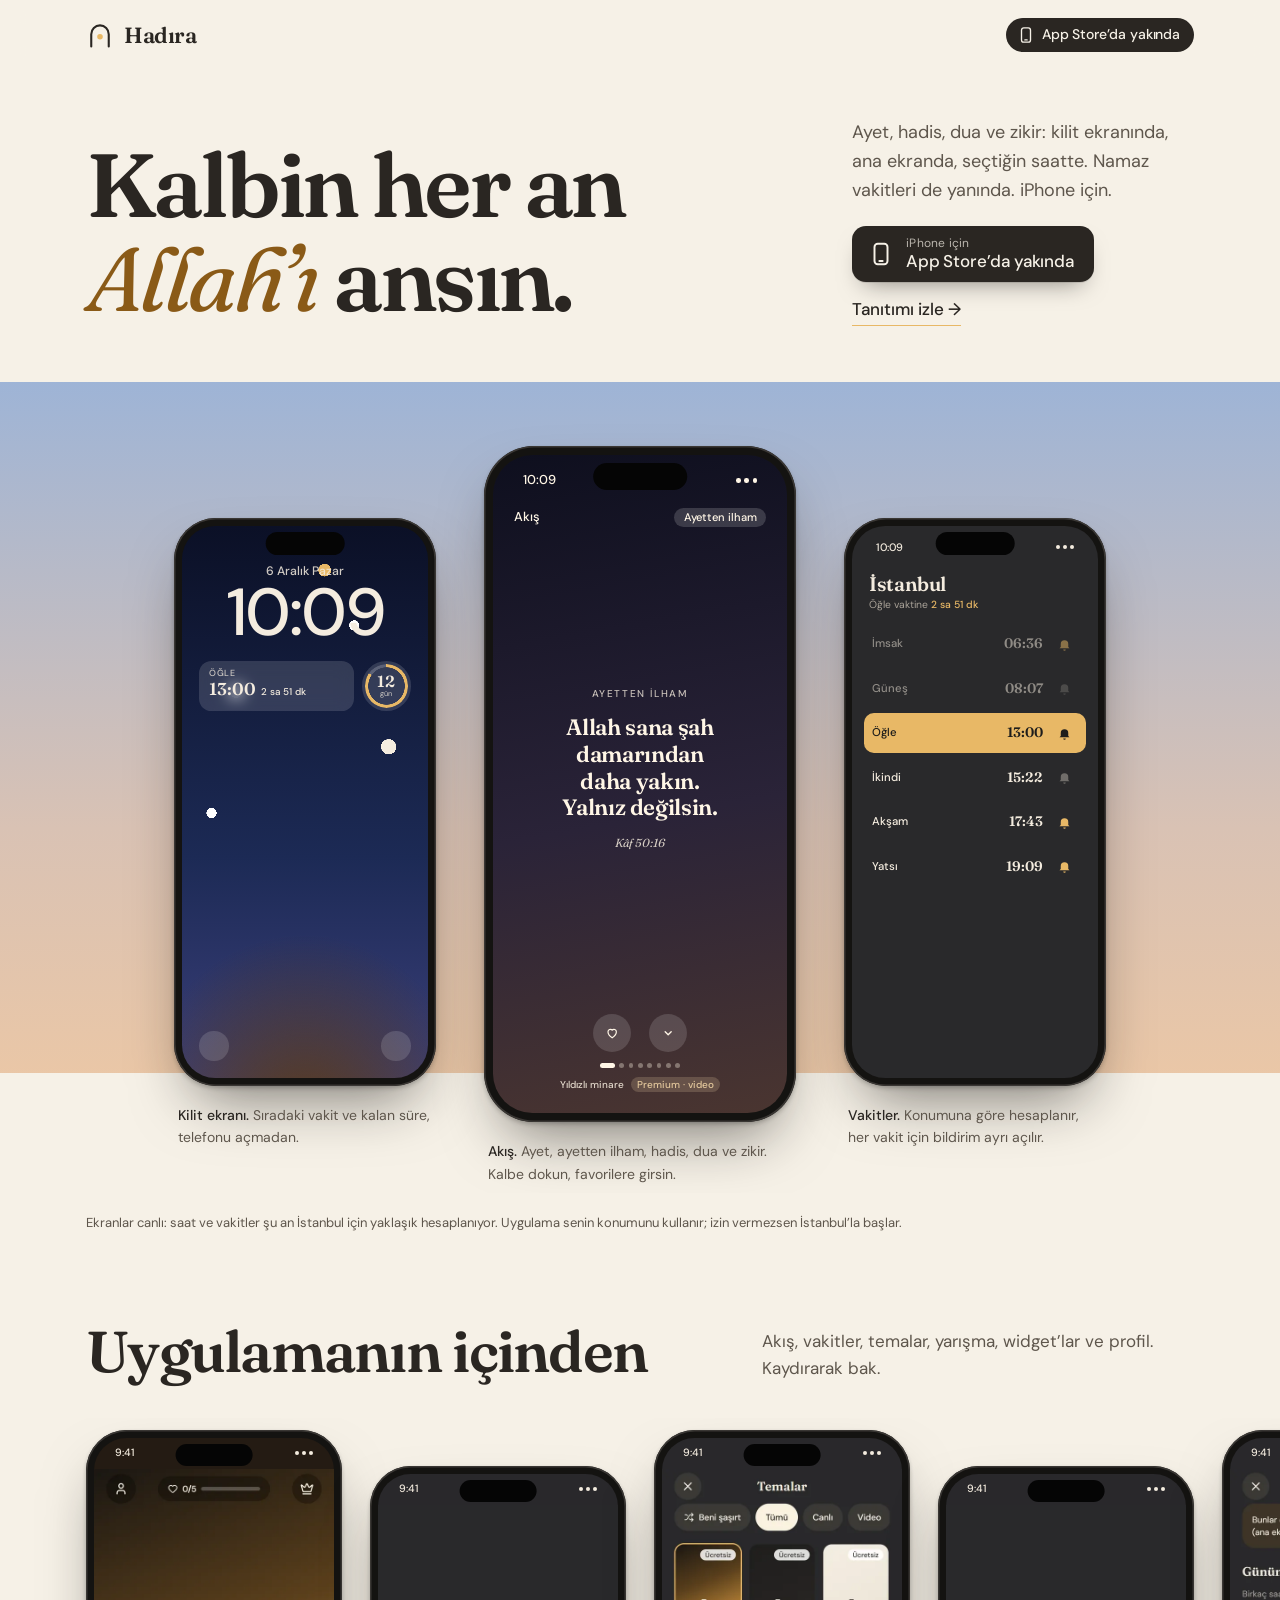
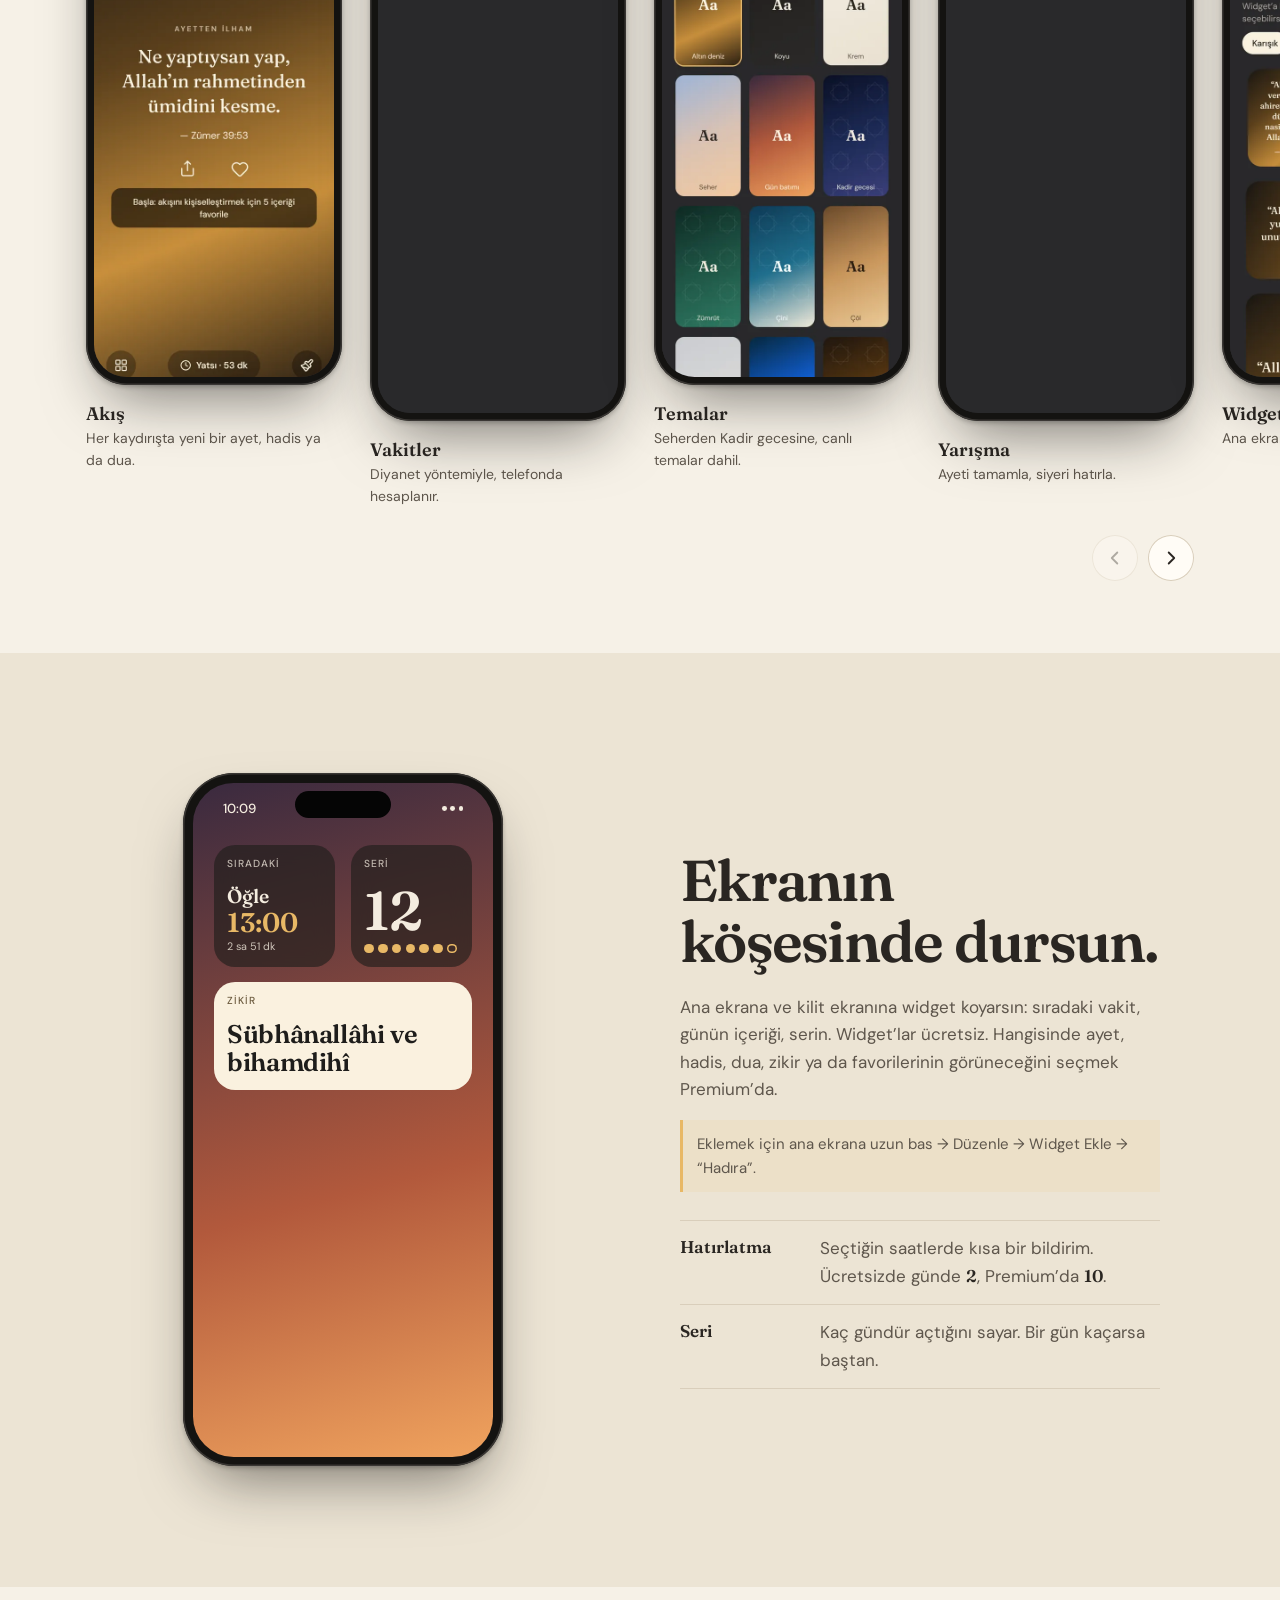
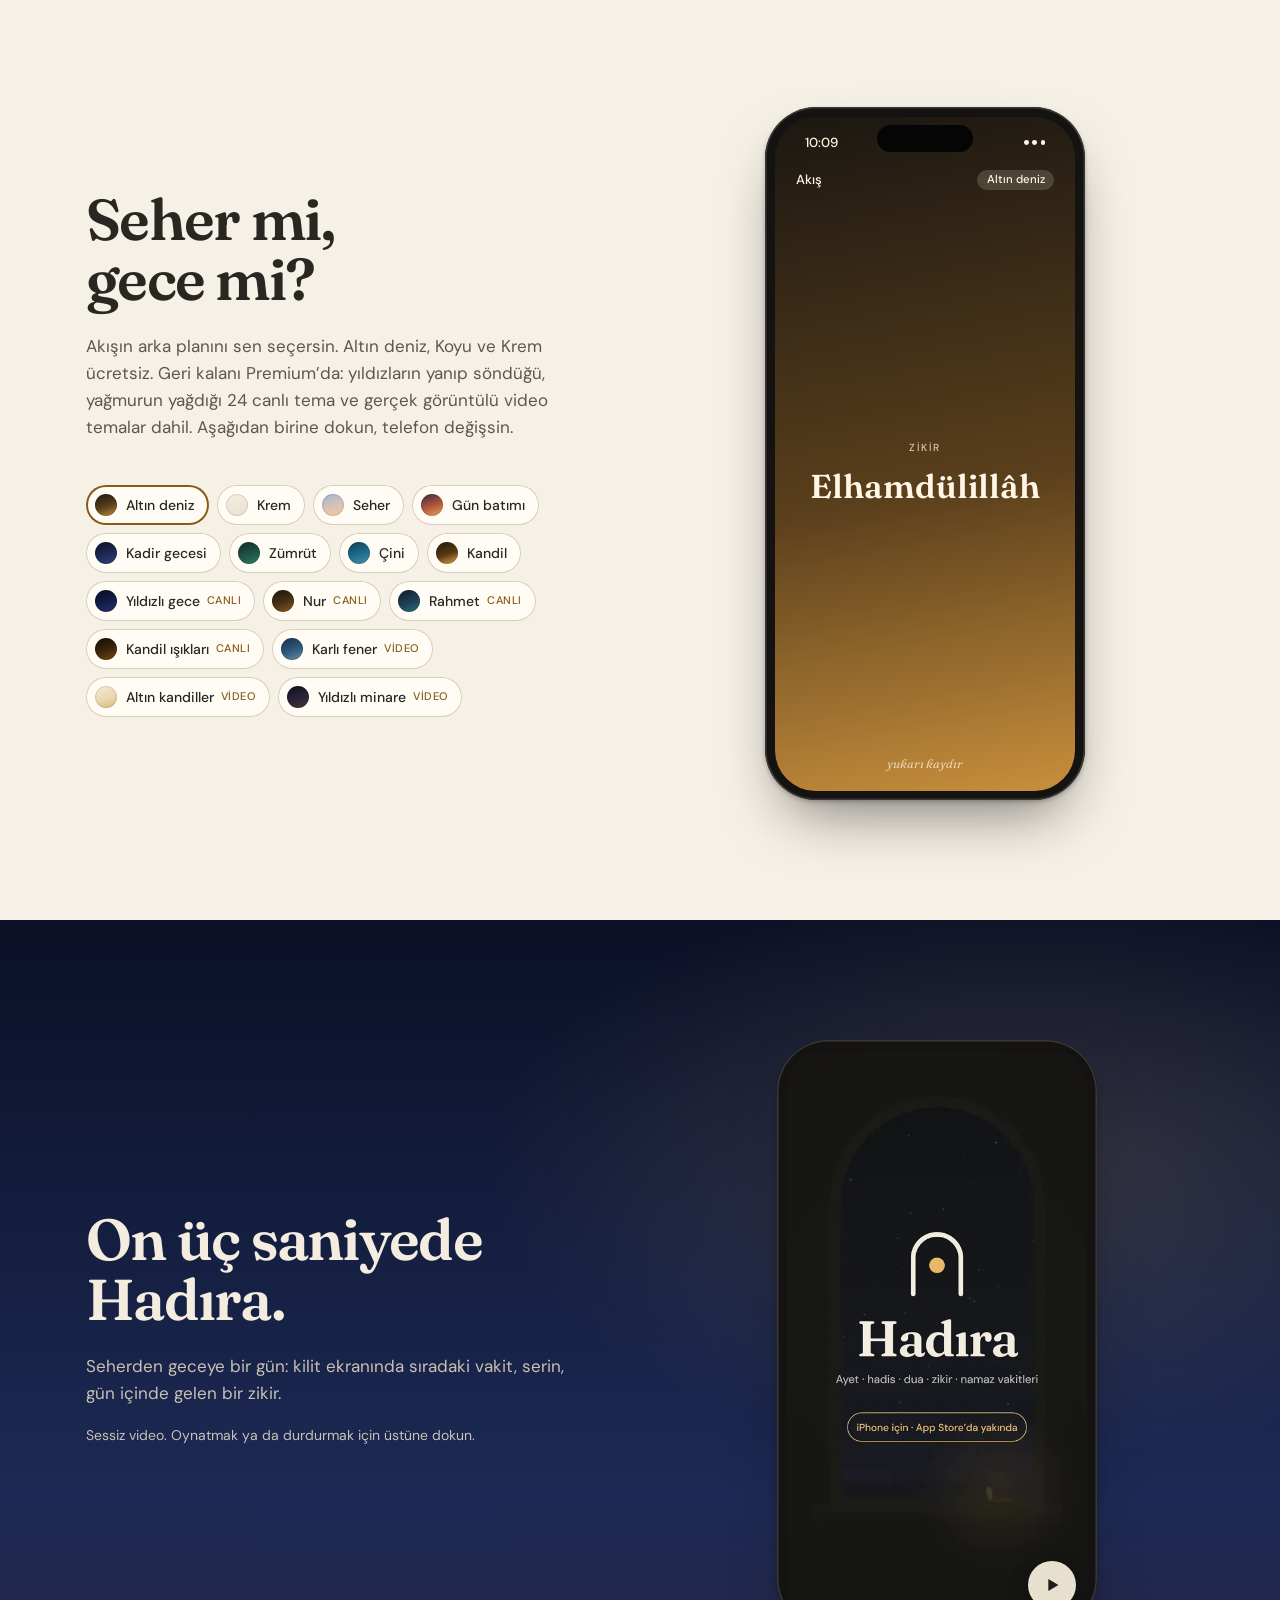
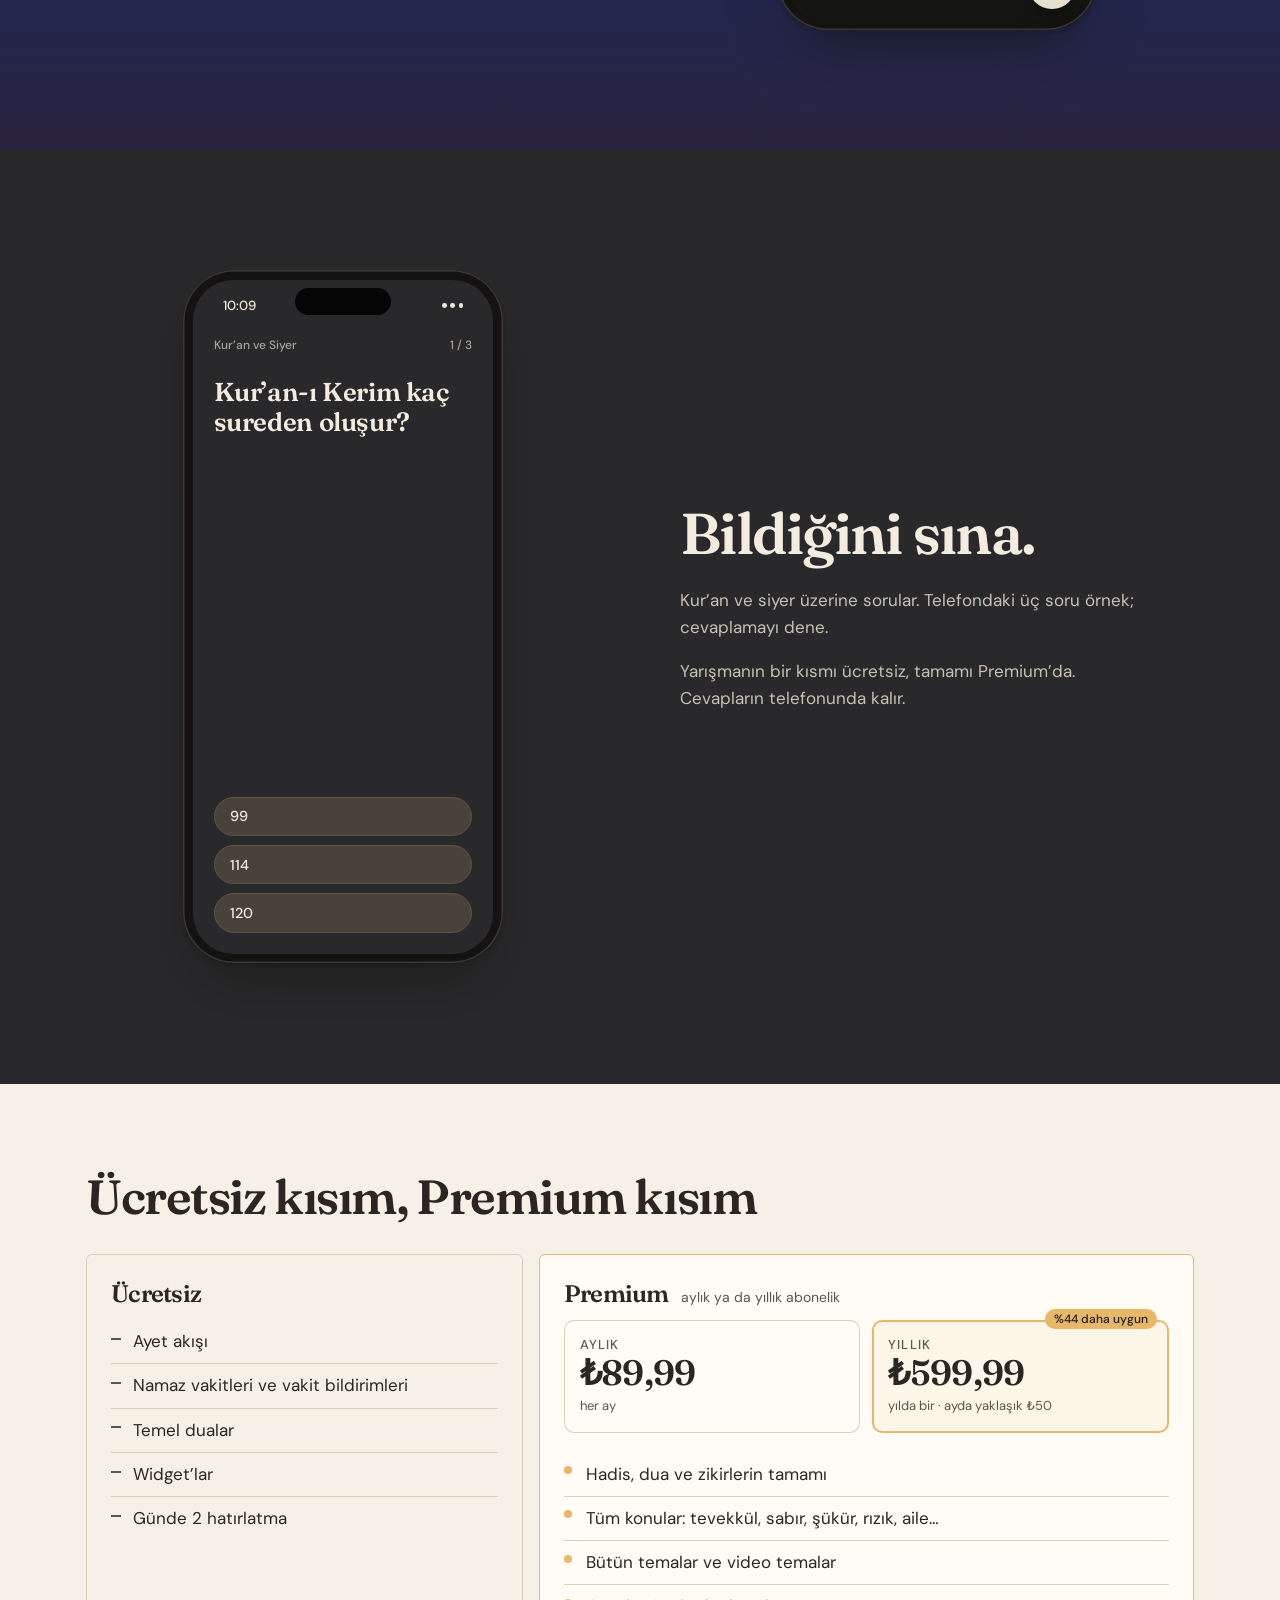
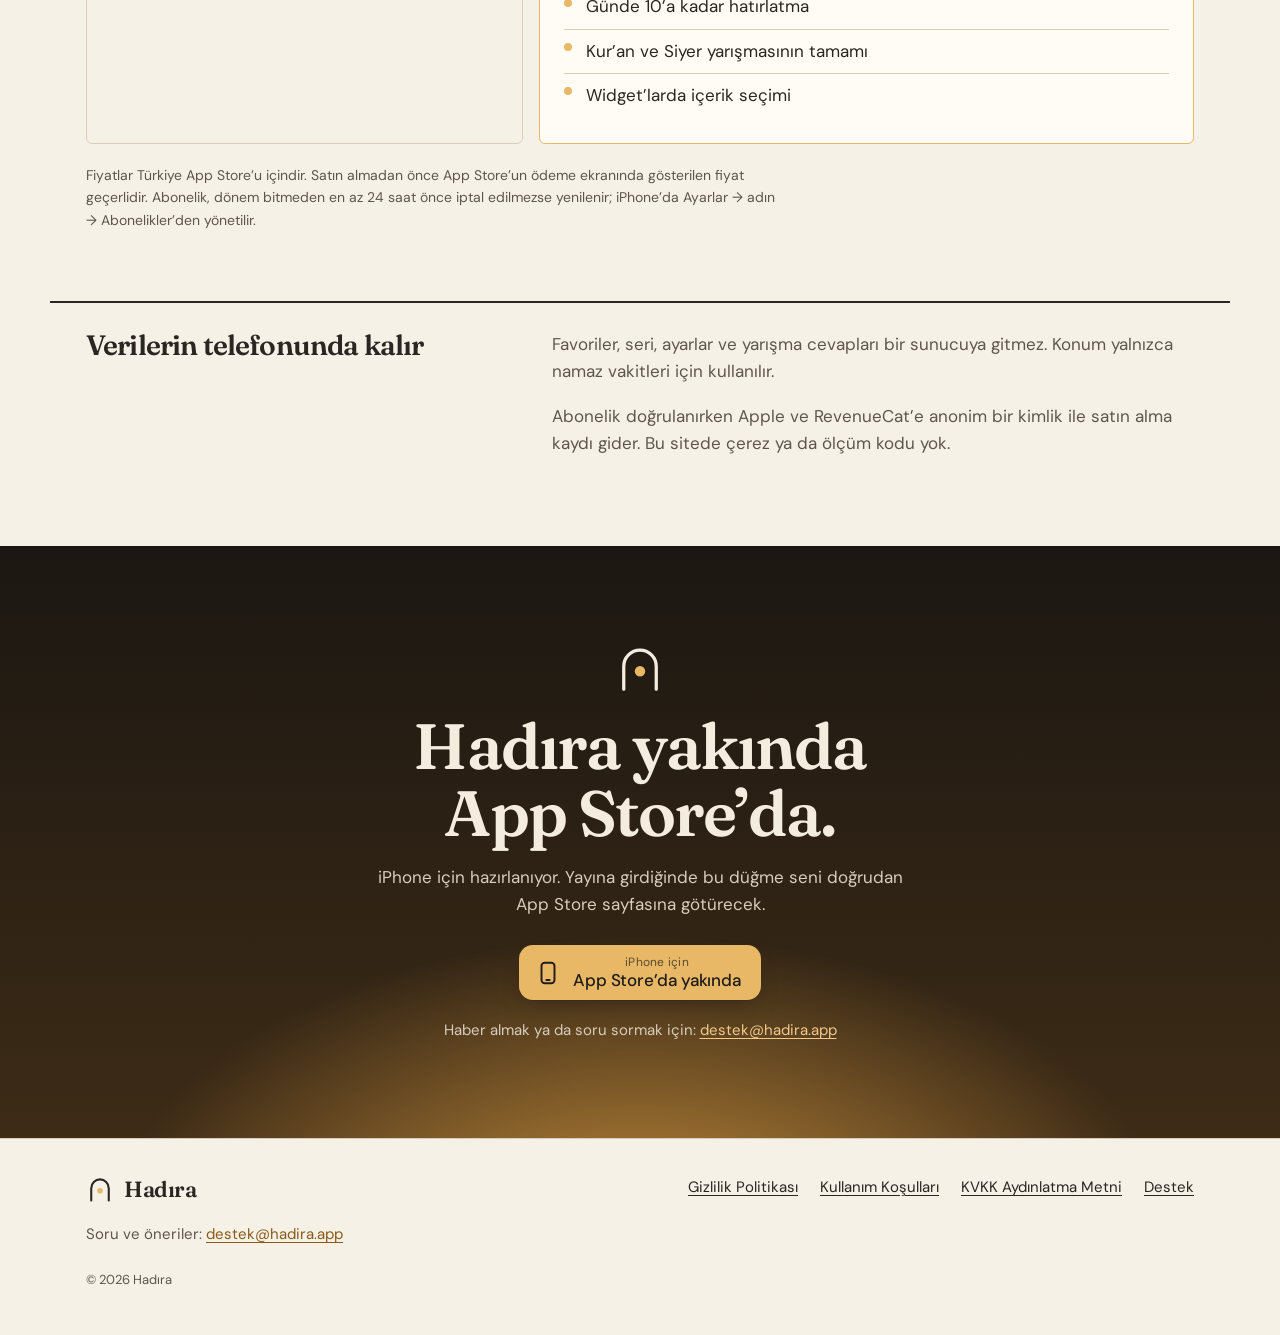
==== commit c2acbb4e: "Uygulamanın video temaları sitede Co-Authored-By: Claude Opus 5.5 <noreply@anthropic.com>" ====
--- a/index.html
+++ b/index.html
@@ -89,20 +89,21 @@
           <!-- 2. akış (ortadaki, büyük) -->
           <figure class="shot shot-main">
             <div class="phone">
-              <div class="screen feed live" data-feed style="--a:#070B1F;--b:#141F4A;--c:#2B2F6B;--tint:#FFF4D6">
-                <div class="fx" data-fx="yildiz" aria-hidden="true"></div>
+              <div class="screen feed live" data-feed style="--a:#0E0F1E;--b:#2A2338;--c:#4A3530;--tint:#FFE2B0">
+                <div class="fx" data-fx="" aria-hidden="true"></div>
+                <div class="vbg" aria-hidden="true"><video muted loop playsinline preload="none"></video></div>
                 <div class="status" aria-hidden="true"><span data-clock>16:15</span><span class="status-r"><i></i><i></i><i></i></span></div>
                 <div class="feed-top" aria-hidden="true"><span>Akış</span><span class="pill" data-feed-cat>Ayetten ilham</span></div>
                 <div class="feed-viewport">
                   <ol class="feed-list" data-feed-list>
-                    <li data-name="Yıldızlı gece" data-fx="yildiz" data-a="#070B1F" data-b="#141F4A" data-c="#2B2F6B" data-tint="#FFF4D6" data-premium><span class="cat">Ayetten ilham</span><p class="long">Allah sana şah damarından daha yakın. Yalnız değilsin.</p><small class="src">Kâf 50:16</small></li>
+                    <li data-name="Yıldızlı minare" data-video="yildizli-minare" data-fx="" data-a="#0E0F1E" data-b="#2A2338" data-c="#4A3530" data-tint="#FFE2B0" data-premium><span class="cat">Ayetten ilham</span><p class="long">Allah sana şah damarından daha yakın. Yalnız değilsin.</p><small class="src">Kâf 50:16</small></li>
                     <li data-name="Nur" data-fx="nur" data-a="#1A130B" data-b="#4A3214" data-c="#8A5F22" data-tint="#FFD58A" data-premium><span class="cat">Hadis</span><p class="long">Merhamet etmeyene merhamet olunmaz.</p><small class="src">Buhârî, Edeb 18</small></li>
-                    <li data-name="Altın deniz" data-fx="" data-a="#1B1712" data-b="#5A3F1C" data-c="#C88F3C" data-tint="#FFF6E6"><span class="cat">Zikir</span><p>Sübhânallâhi ve bihamdihî</p></li>
+                    <li data-name="Minare gün batımı" data-video="minare-gun-batimi" data-fx="" data-a="#2A1A10" data-b="#B26A2E" data-c="#E8A050" data-tint="#FFE2B0"><span class="cat">Zikir</span><p>Sübhânallâhi ve bihamdihî</p></li>
                     <li data-name="Rahmet" data-fx="yagis" data-a="#0F1E2B" data-b="#1F3F55" data-c="#2F6A7F" data-tint="#CFEFFF" data-premium><span class="cat">Dua</span><p class="long">Allah’ım! Senden hidayet, takva, iffet ve gönül zenginliği isterim.</p><small class="src">Müslim, Zikir 72</small></li>
-                    <li data-name="Selçuklu" data-fx="desen" data-a="#0B1F2E" data-b="#12405A" data-c="#1F6E8C" data-tint="#F1E9DA" data-premium><span class="cat">Esmâ-ül Hüsnâ</span><p>Er-Rahmân</p><small class="src">Dünyada bütün varlıklara merhamet eden.</small></li>
+                    <li data-name="Cami sütunları" data-video="cami-sutunlari" data-fx="" data-a="#2A1E16" data-b="#5A3A28" data-c="#1F4A55" data-tint="#F1E9DA" data-premium><span class="cat">Esmâ-ül Hüsnâ</span><p>Er-Rahmân</p><small class="src">Dünyada bütün varlıklara merhamet eden.</small></li>
                     <li data-name="Kandil ışıkları" data-fx="isik" data-a="#120C06" data-b="#3D260C" data-c="#7A4B12" data-tint="#FFC766" data-premium><span class="cat">Ayetten ilham</span><p class="long">Nerede olursan ol, Allah seninle; seni görür ve bilir.</p><small class="src">Hadîd 57:4</small></li>
-                    <li data-name="Gece denizi" data-fx="dalga" data-a="#04121F" data-b="#0B2E4A" data-c="#134C6E" data-tint="#7FC8F0" data-premium><span class="cat">Hadis</span><p class="long">Temizlik imanın yarısıdır.</p><small class="src">Müslim, Tahâret 1</small></li>
-                    <li data-name="Gül" data-fx="nur" data-a="#2B1220" data-b="#6E2A45" data-c="#A34D64" data-tint="#FFC9D6" data-premium><span class="cat">Söz</span><p class="long">Gelin tanış olalım, işi kolay kılalım; sevelim sevilelim, dünya kimseye kalmaz.</p><small class="src">Yunus Emre, Divan</small></li>
+                    <li data-name="Zümrüt okyanus" data-video="zumrut-okyanus" data-fx="" data-a="#0A3A3A" data-b="#1F6E6A" data-c="#7FBFB5" data-tint="#D6FFF8" data-premium><span class="cat">Hadis</span><p class="long">Temizlik imanın yarısıdır.</p><small class="src">Müslim, Tahâret 1</small></li>
+                    <li data-name="Bahar dalı" data-video="bahar-dali" data-fx="" data-a="#1E4A7A" data-b="#7A6A9A" data-c="#C98DB0" data-tint="#FFE3EA" data-premium><span class="cat">Söz</span><p class="long">Gelin tanış olalım, işi kolay kılalım; sevelim sevilelim, dünya kimseye kalmaz.</p><small class="src">Yunus Emre, Divan</small></li>
                   </ol>
                 </div>
                 <div class="feed-actions">
@@ -114,7 +115,7 @@
                   </button>
                 </div>
                 <div class="feed-dots" aria-hidden="true" data-feed-dots></div>
-                <div class="theme-tag" data-theme-tag aria-live="off">Yıldızlı gece <span>Premium · canlı</span></div>
+                <div class="theme-tag" data-theme-tag aria-live="off">Yıldızlı minare <span>Premium · video</span></div>
               </div>
             </div>
             <figcaption><b>Akış.</b> Ayet, ayetten ilham, hadis, dua ve zikir. Kalbe dokun, favorilere girsin.</figcaption>
@@ -209,11 +210,12 @@
       <div class="wrap split split-rev">
         <div class="split-text">
           <h2 id="tema-baslik">Seher mi, gece mi?</h2>
-          <p>Akışın arka planını sen seçersin. Altın deniz, Koyu ve Krem ücretsiz. Geri kalanı Premium’da: yıldızların yanıp söndüğü, yağmurun yağdığı, kandillerin süzüldüğü 24 canlı tema dahil. Aşağıdan birine dokun, telefon değişsin.</p>
+          <p>Akışın arka planını sen seçersin. Altın deniz, Koyu ve Krem ücretsiz. Geri kalanı Premium’da: yıldızların yanıp söndüğü, yağmurun yağdığı 24 canlı tema ve gerçek görüntülü video temalar dahil. Aşağıdan birine dokun, telefon değişsin.</p>
         </div>
         <div class="phone phone-lg">
           <div class="screen feed themed" data-theme-screen aria-hidden="true" style="--a:#1B1712;--b:#5A3F1C;--c:#C88F3C;--t:#FFF6E6">
             <div class="fx" data-fx="" aria-hidden="true"></div>
+            <div class="vbg" aria-hidden="true"><video muted loop playsinline preload="none"></video></div>
             <div class="status"><span data-clock>16:15</span><span class="status-r"><i></i><i></i><i></i></span></div>
             <div class="feed-top"><span>Akış</span><span class="pill" data-theme-name>Altın deniz</span></div>
             <div class="themed-body">
@@ -236,8 +238,9 @@
             <button type="button" data-theme="nur" data-fx="nur" aria-pressed="false" style="--a:#1A130B;--b:#4A3214;--c:#8A5F22;--t:#FFF6E6;--tint:#FFD58A">Nur<em>canlı</em></button>
             <button type="button" data-theme="rahmet" data-fx="yagis" aria-pressed="false" style="--a:#0F1E2B;--b:#1F3F55;--c:#2F6A7F;--t:#F4ECDF;--tint:#CFEFFF">Rahmet<em>canlı</em></button>
             <button type="button" data-theme="kandil-isiklari" data-fx="isik" aria-pressed="false" style="--a:#120C06;--b:#3D260C;--c:#7A4B12;--t:#FFF6E6;--tint:#FFC766">Kandil ışıkları<em>canlı</em></button>
-            <button type="button" data-theme="gece-denizi" data-fx="dalga" aria-pressed="false" style="--a:#04121F;--b:#0B2E4A;--c:#134C6E;--t:#F4ECDF;--tint:#7FC8F0">Gece denizi<em>canlı</em></button>
-            <button type="button" data-theme="selcuklu" data-fx="desen" aria-pressed="false" style="--a:#0B1F2E;--b:#12405A;--c:#1F6E8C;--t:#F1E9DA;--tint:#F1E9DA">Selçuklu<em>canlı</em></button>
+            <button type="button" data-theme="karli-fener" data-video="karli-fener" aria-pressed="false" style="--a:#14304A;--b:#2E5A7A;--c:#6F8AA3;--t:#FFFFFF;--tint:#FFFFFF">Karlı fener<em>video</em></button>
+            <button type="button" data-theme="altin-kandiller" data-video="altin-kandiller" data-light aria-pressed="false" style="--a:#F6EAD2;--b:#EBD7B0;--c:#D9B878;--t:#3A2A12;--tint:#8A5A17">Altın kandiller<em>video</em></button>
+            <button type="button" data-theme="yildizli-minare" data-video="yildizli-minare" aria-pressed="false" style="--a:#0E0F1E;--b:#2A2338;--c:#4A3530;--t:#FFF6E6;--tint:#FFE2B0">Yıldızlı minare<em>video</em></button>
         </div>
       </div>
     </section>
--- a/styles.css
+++ b/styles.css
@@ -238,7 +238,13 @@
 @property --c { syntax: "<color>"; inherits: true; initial-value: #C88F3C; }
 @property --tint { syntax: "<color>"; inherits: true; initial-value: #FFF6E6; }
 .feed.live { background: linear-gradient(170deg, var(--a) 0%, var(--b) 55%, var(--c) 100%); transition: --a 1s ease, --b 1s ease, --c 1s ease, --tint 1s ease; }
-.feed.live > *:not(.fx) { position: relative; z-index: 1; }
+.feed.live > *:not(.fx):not(.vbg) { position: relative; z-index: 1; }
+/* video wallpapers (the app's video themes, small web cuts in assets/temalar) */
+.vbg { position: absolute; inset: 0; z-index: 0; opacity: 0; transition: opacity .8s ease; border-radius: inherit; overflow: hidden; pointer-events: none; }
+.vbg.on { opacity: 1; }
+.vbg video { display: block; width: 100%; height: 100%; object-fit: cover; }
+.vbg::after { content: ""; position: absolute; inset: 0; background: linear-gradient(180deg, rgb(0 0 0 / .3) 0%, rgb(0 0 0 / .18) 35%, rgb(0 0 0 / .32) 65%, rgb(0 0 0 / .55) 100%); }
+.vbg.light::after { background: linear-gradient(180deg, rgb(255 250 240 / .15), rgb(255 250 240 / .5) 50%, rgb(255 250 240 / .25)); }
 .theme-tag { text-align: center; margin-top: 3cqw; font: 500 3.4cqw/1 var(--sans); opacity: .85; }
 .theme-tag span { display: inline-block; margin-left: 1.4cqw; padding: .9cqw 2cqw; border-radius: 999px; background: color-mix(in srgb, var(--tint) 22%, transparent); color: var(--tint); }
 .theme-tag span:empty { display: none; }
@@ -384,7 +390,7 @@
 .themed { background: linear-gradient(170deg, var(--a) 0%, var(--b) 55%, var(--c) 100%); color: var(--t); transition: color .5s; }
 .themed::before { content: ""; position: absolute; inset: 0; background: inherit; opacity: 0; }
 .themed > * { position: relative; }
-.themed > .fx { position: absolute; }
+.themed > .fx, .themed > .vbg { position: absolute; }
 .themed-body { margin: auto 0; text-align: center; display: flex; flex-direction: column; gap: 5cqw; align-items: center; }
 .themed-body p { margin: 0; font: 600 11cqw/1.1 var(--serif); }
 .themed-foot { text-align: center; font: italic 400 4cqw/1 var(--serif); opacity: .7; }
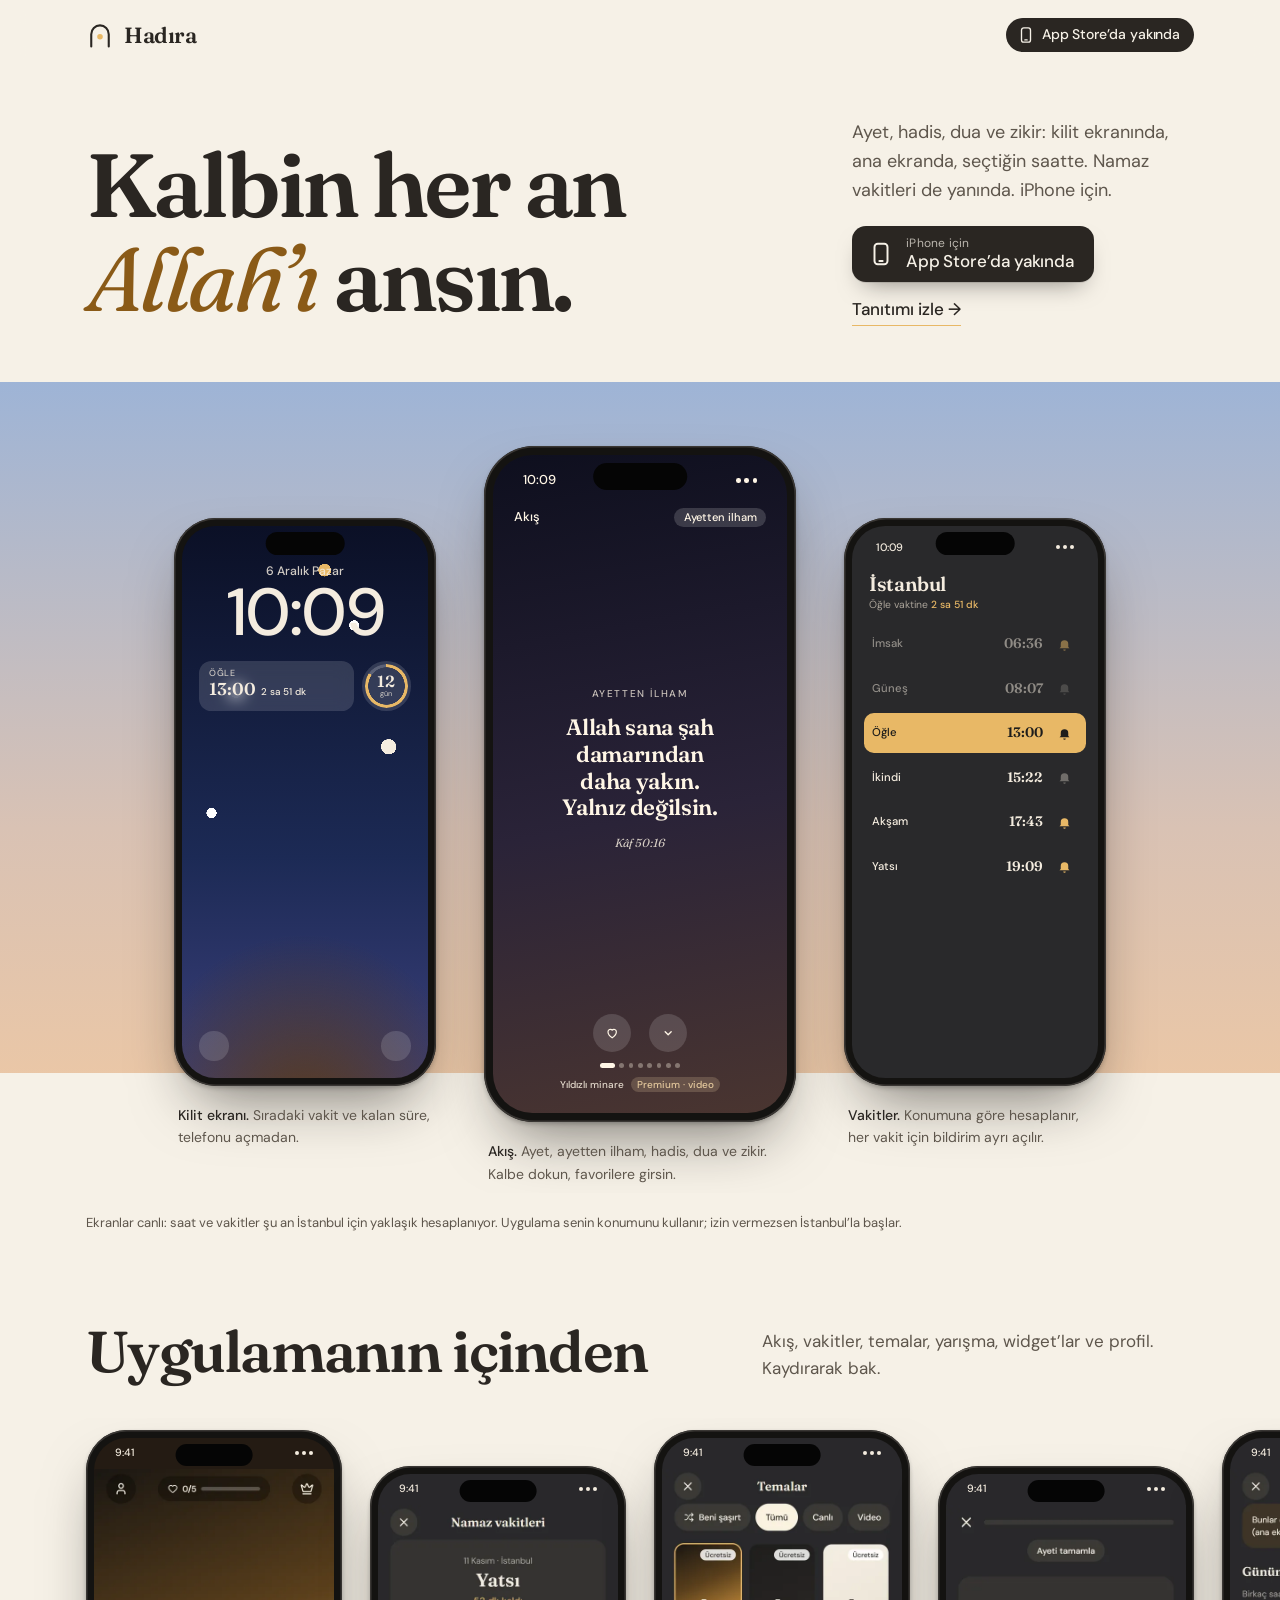
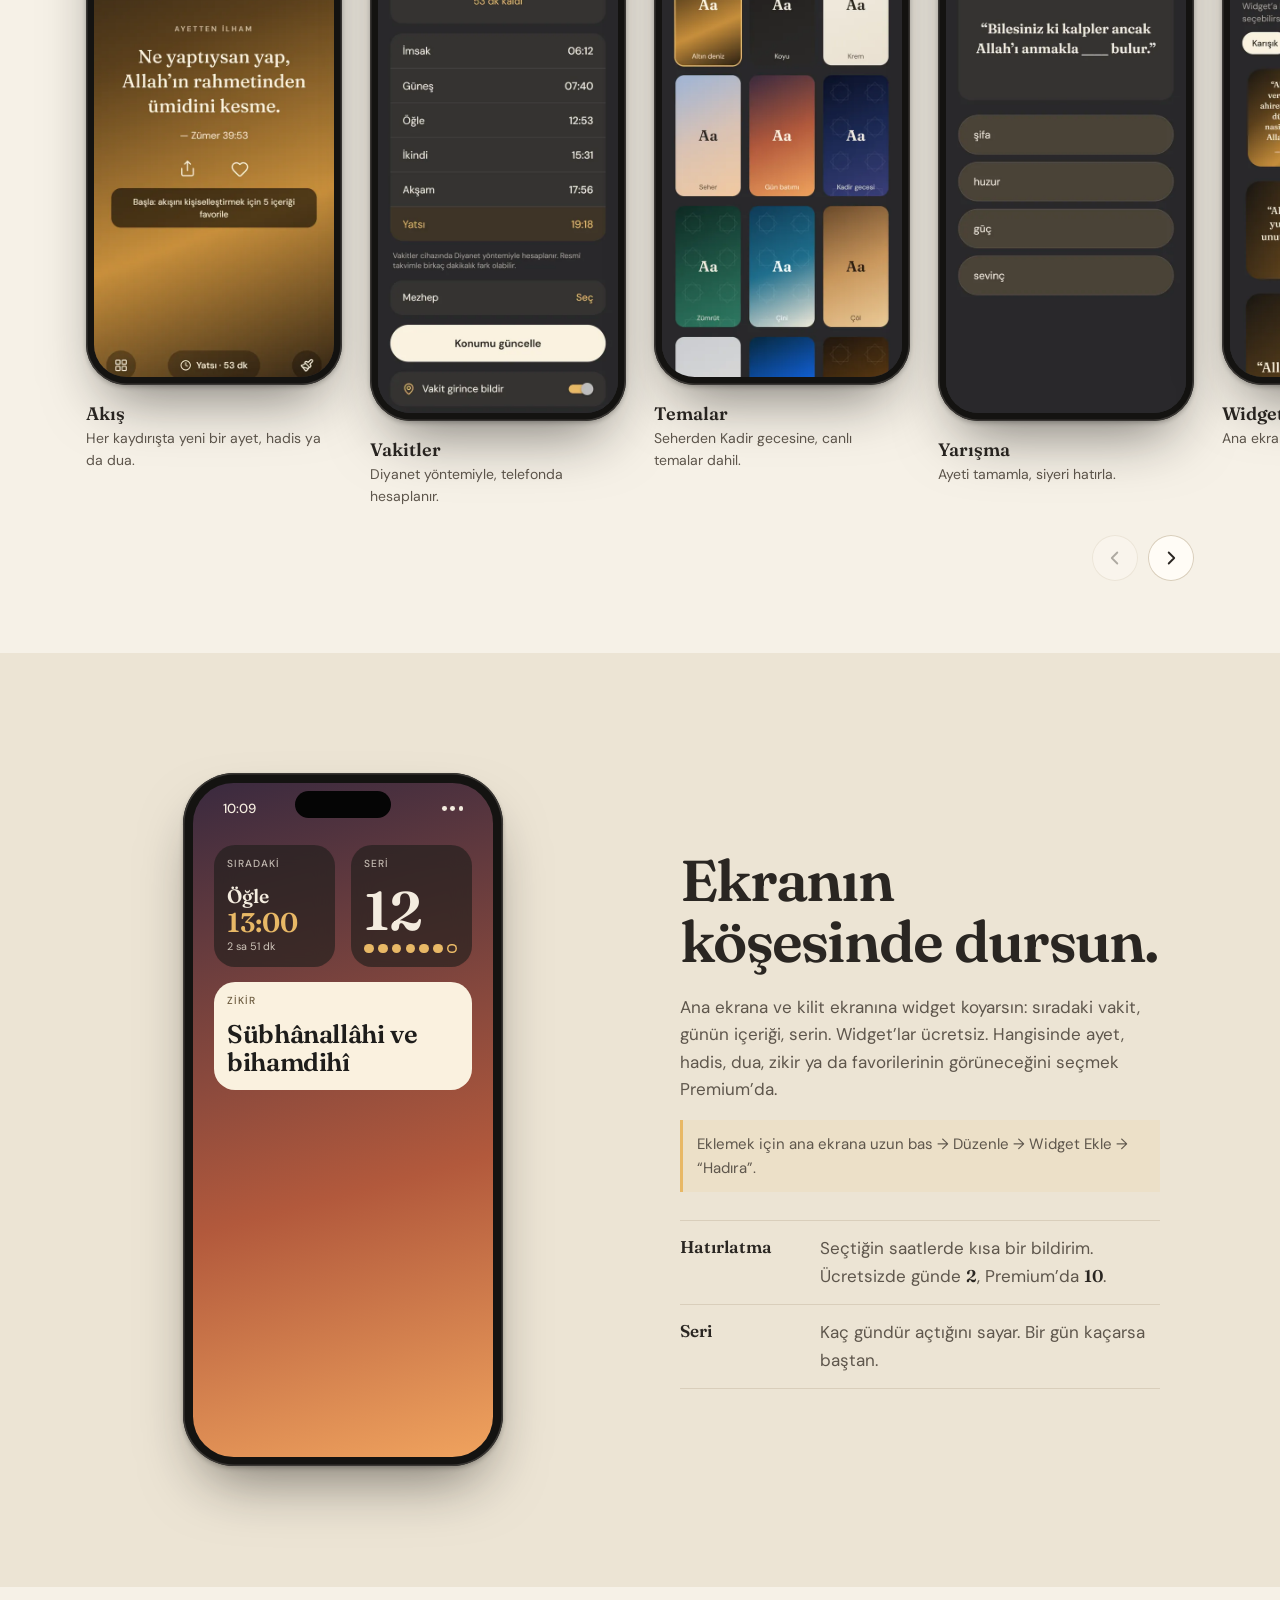
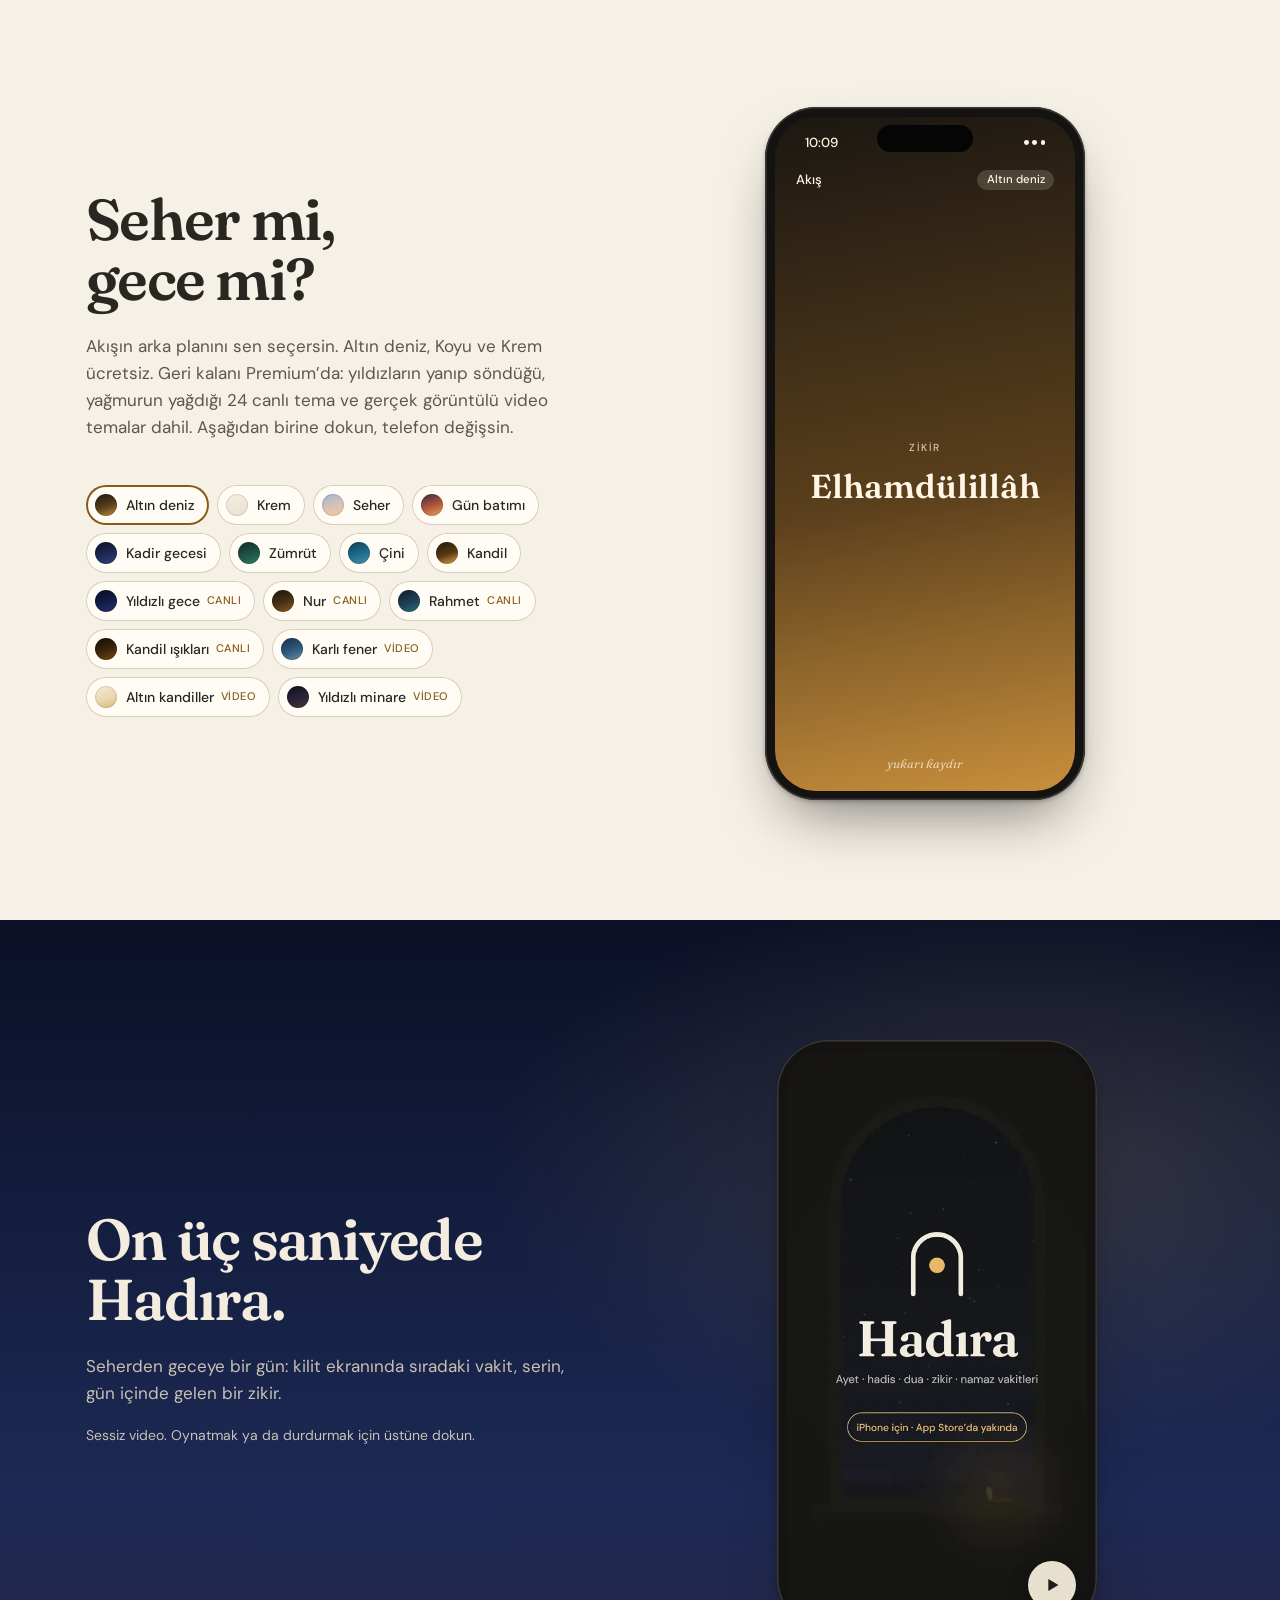
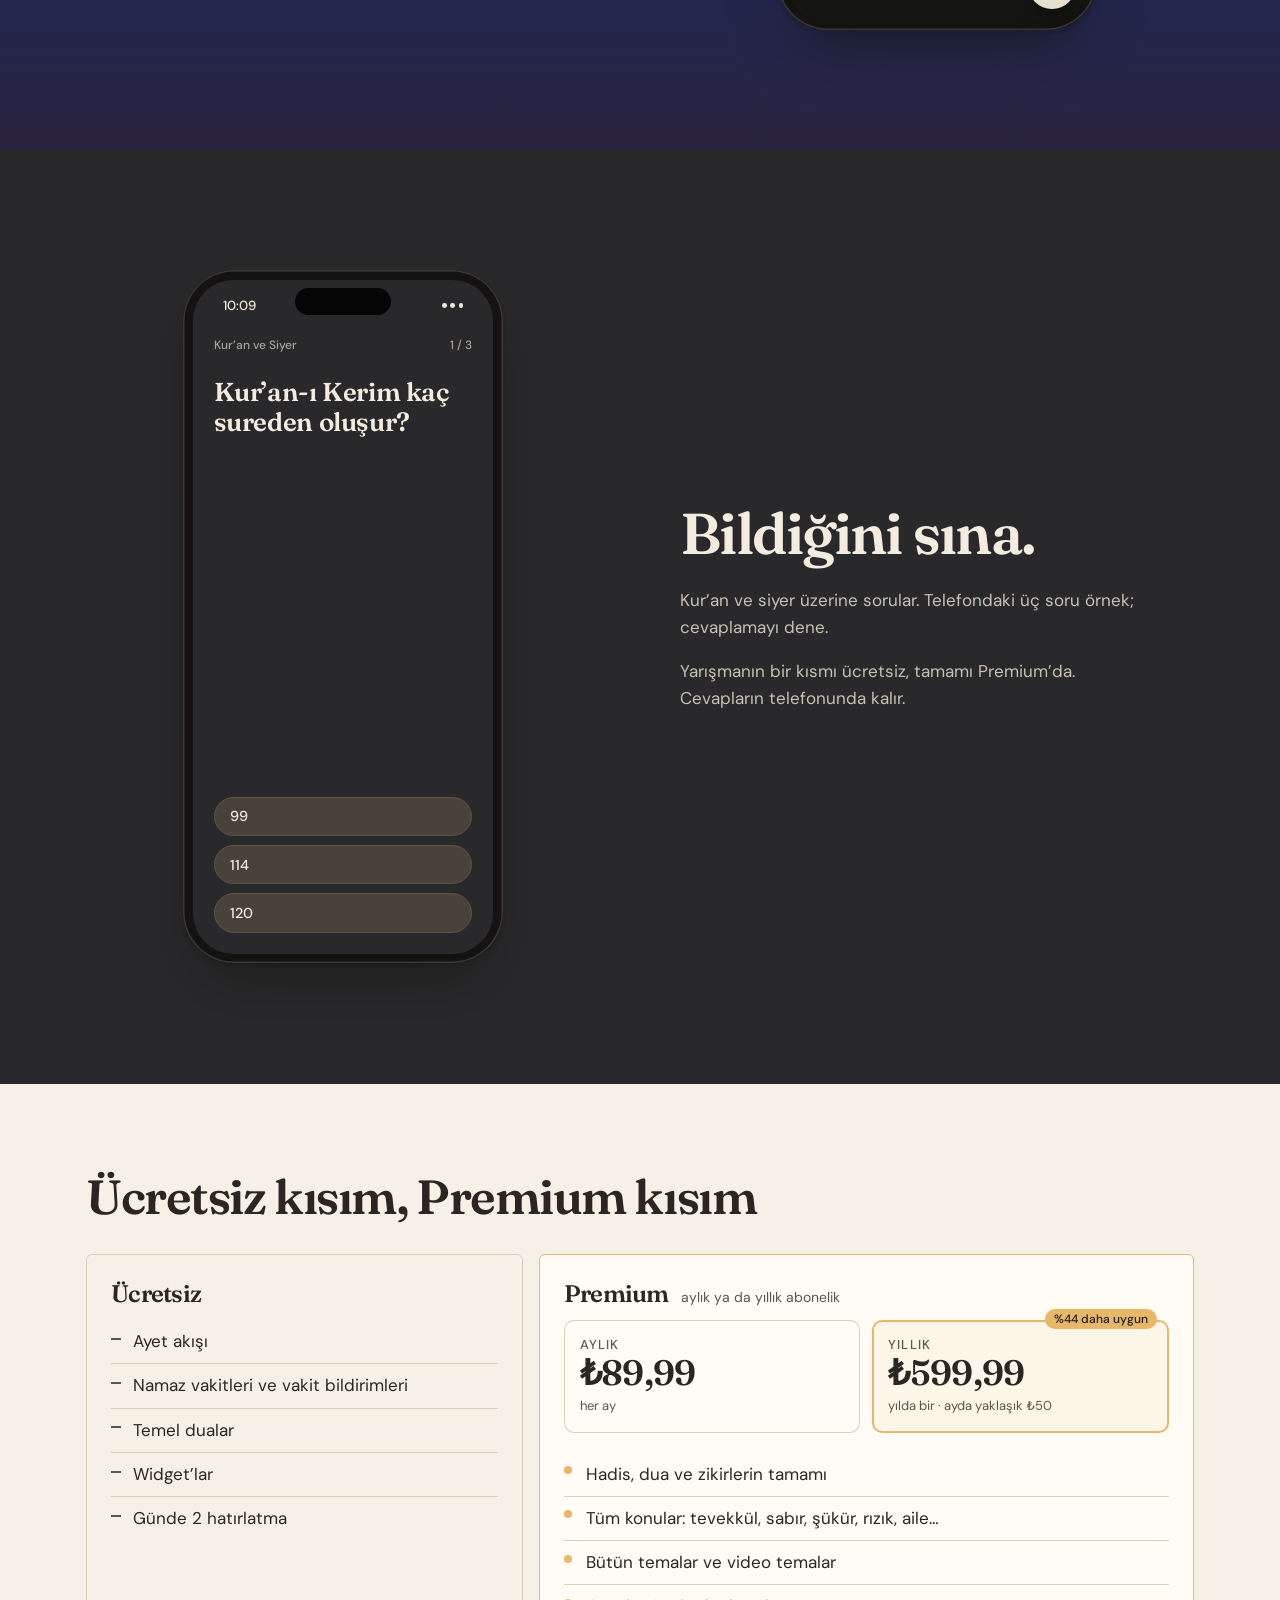
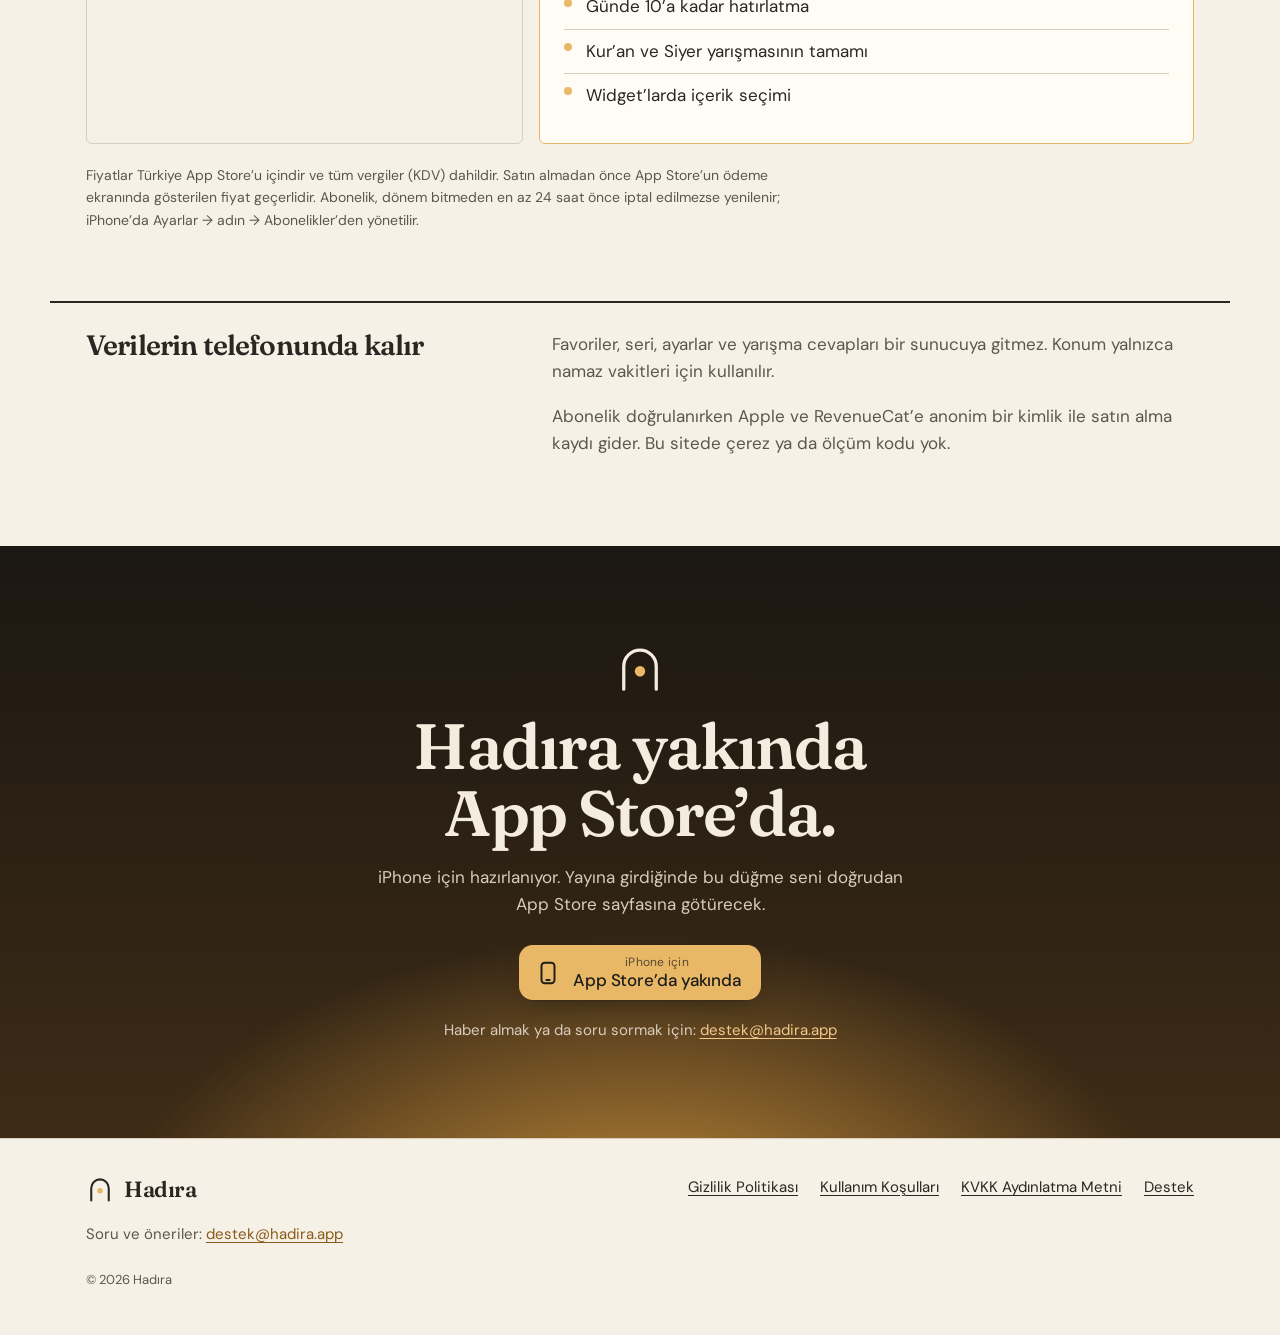
==== commit 267f02db: "Yasal sayfalar ve fiyatlarda KDV dahil notu Co-Authored-By: Claude Opus 5.5 <noreply@anthropic.com>" ====
--- a/index.html
+++ b/index.html
@@ -329,7 +329,7 @@
             </ul>
           </div>
         </div>
-        <p class="fine">Fiyatlar Türkiye App Store’u içindir. Satın almadan önce App Store’un ödeme ekranında gösterilen fiyat geçerlidir. Abonelik, dönem bitmeden en az 24 saat önce iptal edilmezse yenilenir; iPhone’da Ayarlar → adın → Abonelikler’den yönetilir.</p>
+        <p class="fine">Fiyatlar Türkiye App Store’u içindir ve tüm vergiler (KDV) dahildir. Satın almadan önce App Store’un ödeme ekranında gösterilen fiyat geçerlidir. Abonelik, dönem bitmeden en az 24 saat önce iptal edilmezse yenilenir; iPhone’da Ayarlar → adın → Abonelikler’den yönetilir.</p>
       </div>
     </section>
 
